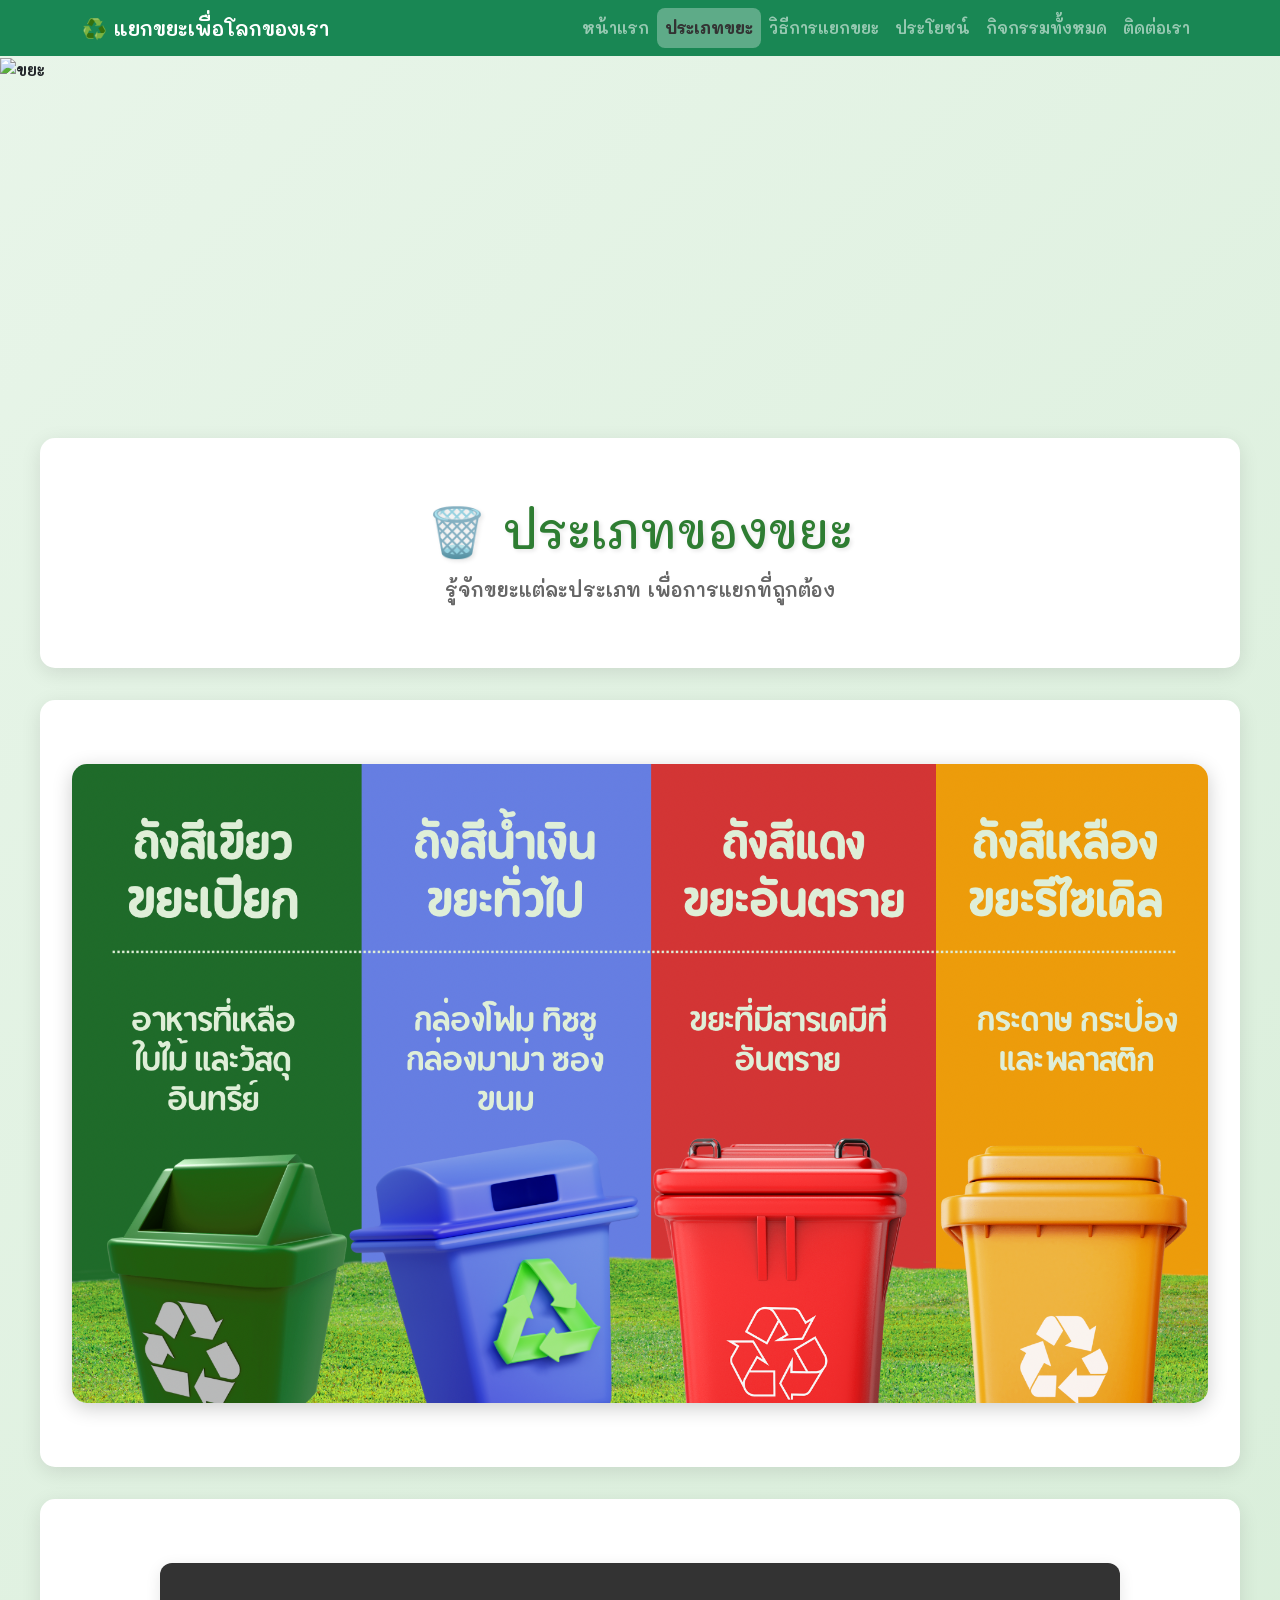
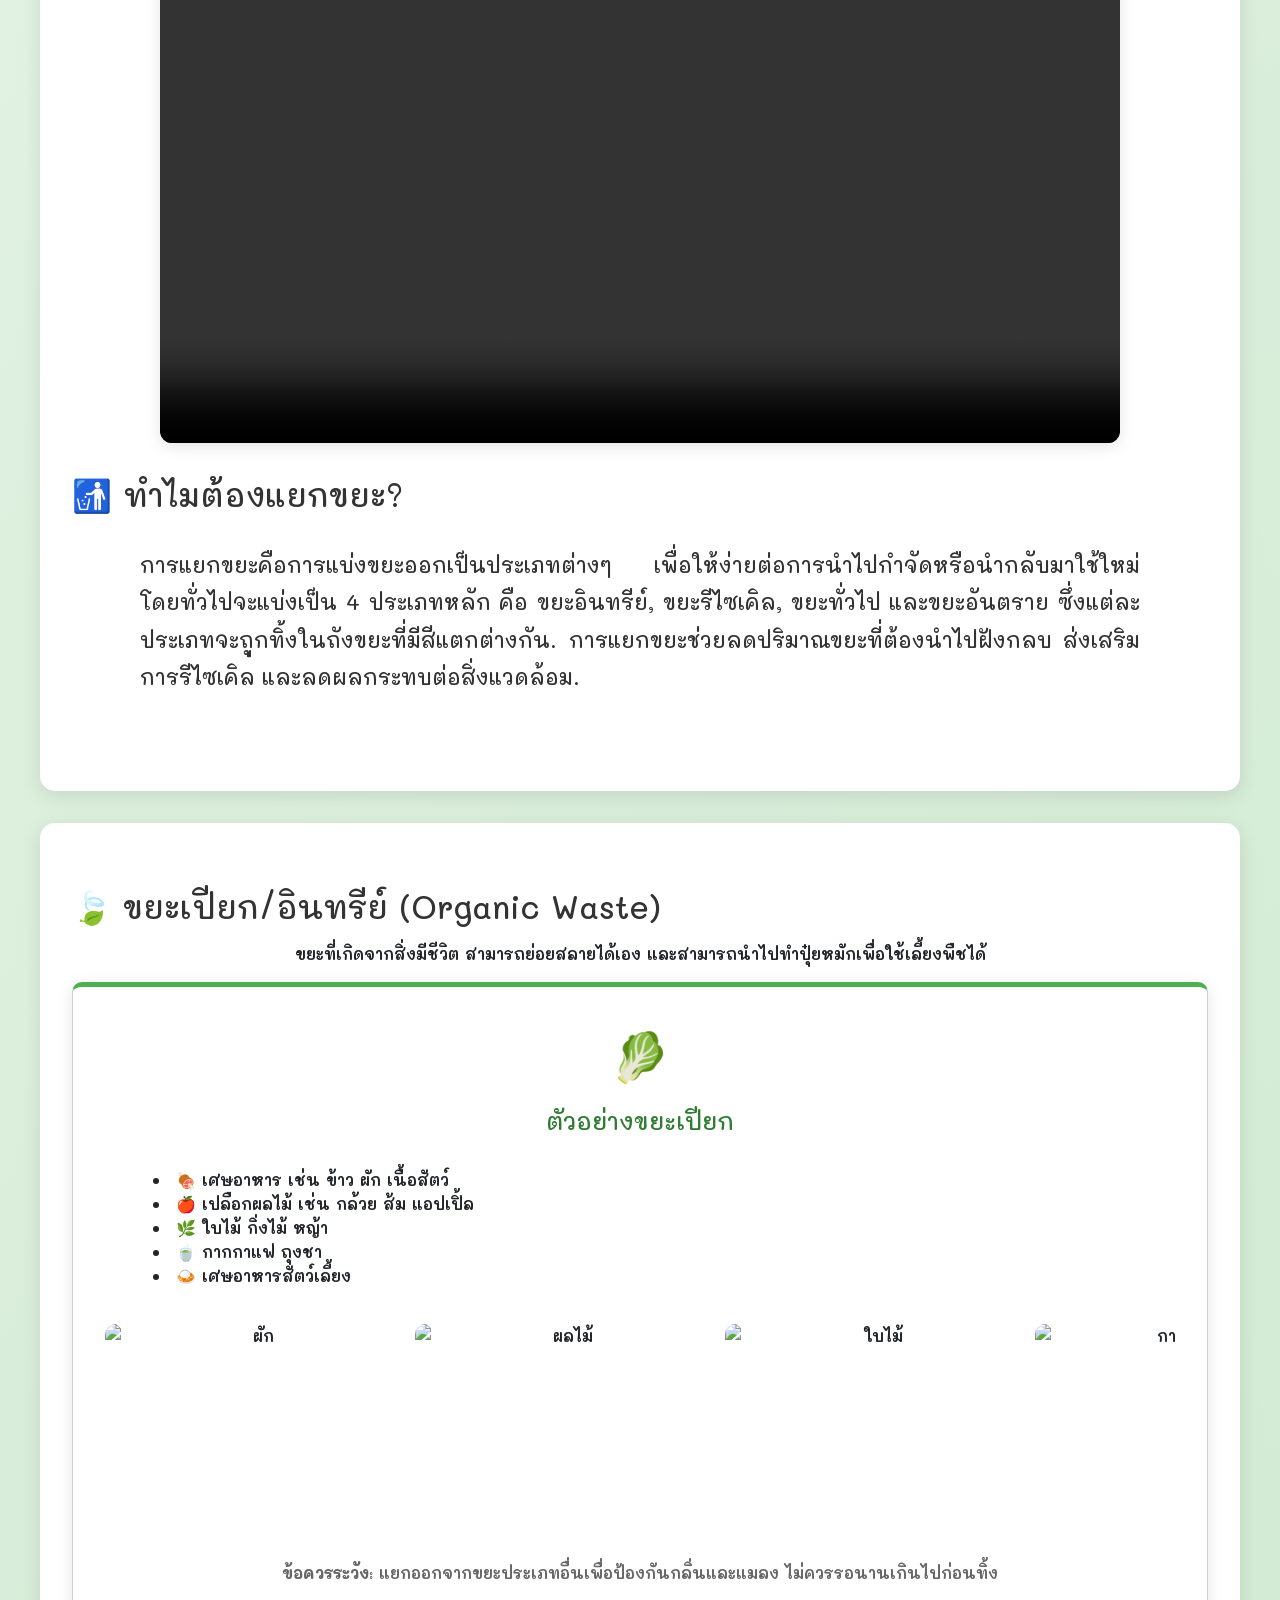
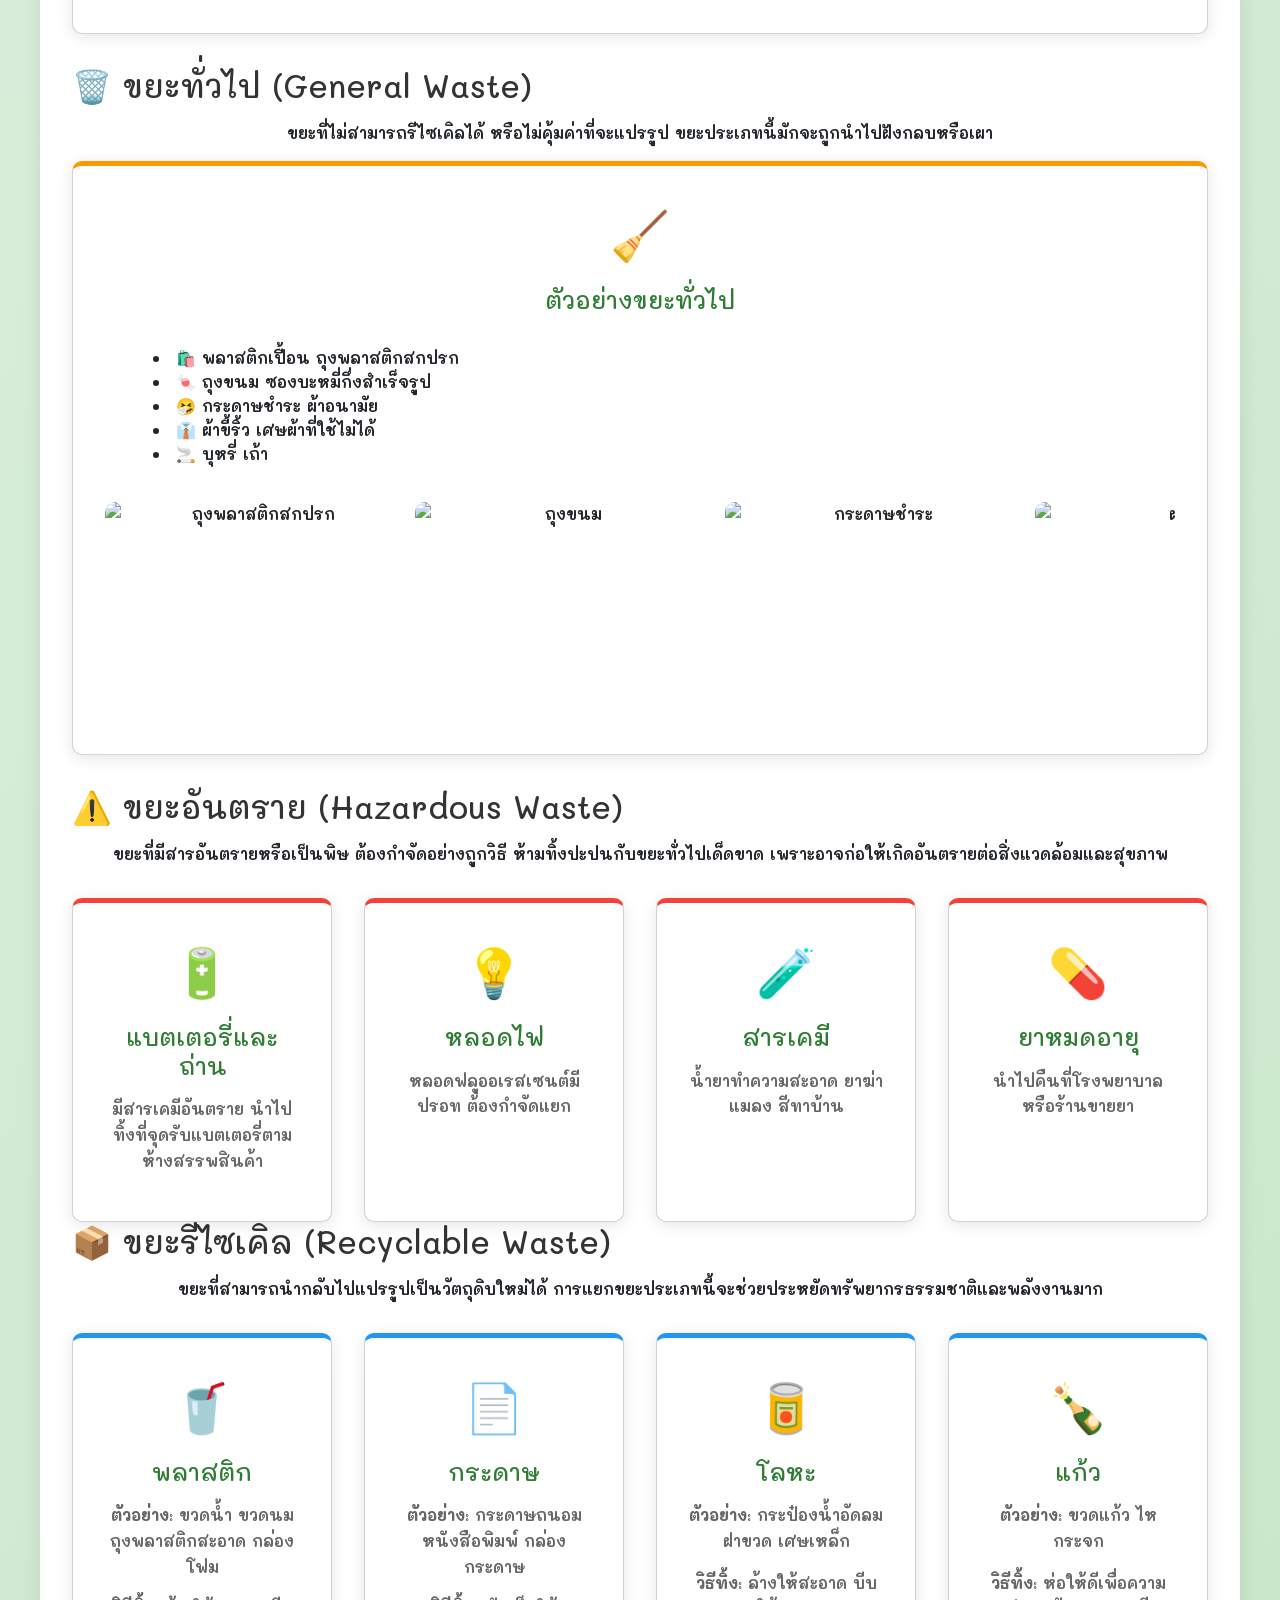
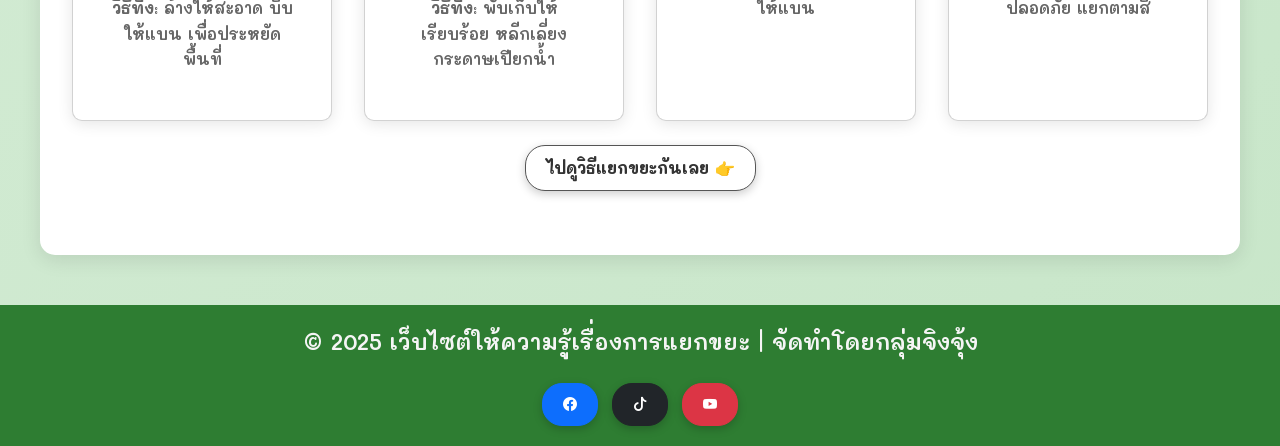
==== T2.html @ ea432c67 "Add files via upload" ====
<!DOCTYPE html>
<html lang="th">
<head>
    <title>เว็บไซต์ให้ความรู้เรื่องการแยกขยะ</title>
    <meta charset="UTF-8">
    <meta name="viewport" content="width=device-width, initial-scale=1">

    <link rel="preconnect" href="https://fonts.googleapis.com">
    <link rel="preconnect" href="https://fonts.gstatic.com" crossorigin>
    <link href="https://fonts.googleapis.com/css2?family=Itim&family=Mali:wght@400;600;700&display=swap" rel="stylesheet">

    <link href="https://cdn.jsdelivr.net/npm/bootstrap@5.3.2/dist/css/bootstrap.min.css" rel="stylesheet">
    <link rel="stylesheet" href="https://cdn.jsdelivr.net/npm/bootstrap-icons@1.11.1/font/bootstrap-icons.css">

    <link href="css/style.css" rel="stylesheet">
    <link rel="stylesheet" href="T1.css">
</head>
    <body>




        <!-- สร้างเมนูไฟล์ -->
         <nav class="navbar navbar-expand-sm navbar-dark bg-success sticky-top">
            <div class="container">
                <a href="#" class="navbar-brand">♻️ แยกขยะเพื่อโลกของเรา </a>
            
            <button class="navbar-toggler" data-bs-toggle="collapse" data-bs-target="#navbar1">
                <span class="navbar-toggler-icon"></span>

            </button>
            <div class="collapse navbar-collapse" id="navbar1">
                <ul class="navbar-nav ms-auto">
                    <li class="nav-item">
                        <a href="index.html"class="nav-link">หน้าแรก</a>
                    </li>
                    <li class="nav-item">
                        <a href="#"class="nav-link active">ประเภทขยะ</a>
                    </li>
                    <li class="nav-item">
                        <a href="T3.html"class="nav-link">วิธีการแยกขยะ</a>
                    </li>
                    <li class="nav-item">
                        <a href="T4.html"class="nav-link">ประโยชน์</a>
                    </li>
                    <li class="nav-item">
                        <a href="T5.html"class="nav-link">กิจกรรมทั้งหมด</a>
                    </li>
                    <li class="nav-item">
                        <a class="nav-link" data-bs-toggle="modal" data-bs-target="#myModal">ติดต่อเรา</a>
                    </li>

                </ul>

            </div>
            </div>
        </nav>

        <div class="image-container">
            <img src="https://rocketmedialab.co/wp-content/uploads/2022/04/piqsels.com-id-zkmfo-2048x1389.jpg" alt="ขยะ">
        </div>




        <section class="hero">
            <!-- section: แบ่งส่วนเนื้อหา -->
        
            <h1>🗑️ ประเภทของขยะ</h1>
            <!-- h1: หัวข้อหลักของหน้า (ควรมีเพียง 1 ต่อหน้า) -->
        
            <p>
                รู้จักขยะแต่ละประเภท เพื่อการแยกที่ถูกต้อง
            </p>
            <!-- p: ย่อหน้าข้อความ -->
        </section>



        <section class="content">
            <div class="img-background"> 
                <img src="image/ประเภทขยะ.png" alt="แยกขยะ" class="hero-img">
            </div>
        </section>



        <section class="content">
            <div class="video-center">
                <video width="960" height="320" controls autoplay loop muted >
                    <source src="video/แยกขยะ_medium.mp4" type="video/mp4">
                    <source src="video/แยกขยะ_medium.mp4" type="video/webm">
                    <p>Browser ของคุณไม่รองรับการเล่นไฟล์</p>
                </video>
            </div>

            <h2>🚮 ทำไมต้องแยกขยะ?</h2>
                <h4>  การแยกขยะคือการแบ่งขยะออกเป็นประเภทต่างๆ 
                    เพื่อให้ง่ายต่อการนำไปกำจัดหรือนำกลับมาใช้ใหม่ โดยทั่วไปจะแบ่งเป็น 4 ประเภทหลัก 
                    คือ ขยะอินทรีย์, ขยะรีไซเคิล, ขยะทั่วไป และขยะอันตราย ซึ่งแต่ละประเภทจะถูกทิ้งในถังขยะที่มีสีแตกต่างกัน. 
                    การแยกขยะช่วยลดปริมาณขยะที่ต้องนำไปฝังกลบ ส่งเสริมการรีไซเคิล และลดผลกระทบต่อสิ่งแวดล้อม.
                </h4>  
        </section> 

        

        <section class="content">
            <h2>🍃 ขยะเปียก/อินทรีย์ (Organic Waste)</h2>
            <p>
                ขยะที่เกิดจากสิ่งมีชีวิต สามารถย่อยสลายได้เอง 
                และสามารถนำไปทำปุ๋ยหมักเพื่อใช้เลี้ยงพืชได้
            </p>
            
            <div class="card organic" style="margin-bottom: 2rem;">
                <!-- inline style สำหรับเว้นระยะด้านล่าง -->
                <span class="card-icon">🥬</span>
                <h3>ตัวอย่างขยะเปียก</h3>
                <ul style="margin-left: 2rem; margin-top: 1rem;">
                    <!-- ul: unordered list = รายการแบบไม่มีเลข -->
                    <!-- li: list item = รายการย่อย -->
                    <li> 🍖  เศษอาหาร เช่น ข้าว ผัก เนื้อสัตว์  </li>
                    <li> 🍎  เปลือกผลไม้ เช่น กล้วย ส้ม แอปเปิ้ล </li>
                    <li> 🌿  ใบไม้ กิ่งไม้ หญ้า </li>
                    <li> 🍵  กากกาแฟ ถุงชา </li>
                    <li> 🍛  เศษอาหารสัตว์เลี้ยง </li>
                </ul>
                <div class="slider-wrapper">
                <div class="slider">
                    <div class="slide"><img src="https://cdn.pixabay.com/photo/2017/02/28/20/59/carrots-2106825_1280.jpg" alt="ผัก"></div>
                    <div class="slide"><img src="https://cdn.pixabay.com/photo/2016/08/17/10/04/fruits-1600023_1280.jpg" alt="ผลไม้"></div>
                    <div class="slide"><img src="https://cdn.pixabay.com/photo/2017/08/08/01/17/colorful-2609978_1280.jpg" alt="ใบไม้"></div>
                    <div class="slide"><img src="https://cdn.pixabay.com/photo/2014/08/22/21/25/coffee-424763_1280.jpg" alt="กากกาแฟ"></div>
                    <div class="slide"><img src="https://cdn.pixabay.com/photo/2017/07/26/16/48/bread-2542308_1280.jpg" alt="เศษอาหารสัตว์เลี้ยง "></div>

                    <!-- ทำซ้ำภาพอีกครั้งเพื่อให้เลื่อนต่อเนื่อง -->
                    <div class="slide"><img src="https://cdn.pixabay.com/photo/2017/02/28/20/59/carrots-2106825_1280.jpg" alt="ผัก"></div>
                    <div class="slide"><img src="https://cdn.pixabay.com/photo/2016/08/17/10/04/fruits-1600023_1280.jpg" alt="ผลไม้"></div>
                    <div class="slide"><img src="https://cdn.pixabay.com/photo/2017/08/08/01/17/colorful-2609978_1280.jpg" alt="ใบไม้"></div>
                    <div class="slide"><img src="https://cdn.pixabay.com/photo/2014/08/22/21/25/coffee-424763_1280.jpg" alt="กากกาแฟ"></div>
                    <div class="slide"><img src="https://cdn.pixabay.com/photo/2017/07/26/16/48/bread-2542308_1280.jpg" alt="เศษอาหารสัตว์เลี้ยง "></div>
                </div>
                </div>
                <p style="margin-top: 1rem;">
                    <strong>ข้อควรระวัง:</strong> 
                    แยกออกจากขยะประเภทอื่นเพื่อป้องกันกลิ่นและแมลง 
                    ไม่ควรรอนานเกินไปก่อนทิ้ง
                </p>
            </div>
            
            <h2>🗑️ ขยะทั่วไป (General Waste)</h2>
            <p>
                ขยะที่ไม่สามารถรีไซเคิลได้ หรือไม่คุ้มค่าที่จะแปรรูป 
                ขยะประเภทนี้มักจะถูกนำไปฝังกลบหรือเผา
            </p>
            
            <div class="card general" style="margin-bottom: 2rem;">
                <span class="card-icon">🧹</span>
                <h3>ตัวอย่างขยะทั่วไป</h3>
                <ul style="margin-left: 2rem; margin-top: 1rem;">
                    <li> 🛍️  พลาสติกเปื้อน ถุงพลาสติกสกปรก</li>
                    <li> 🍬  ถุงขนม ซองบะหมี่กึ่งสำเร็จรูป</li>
                    <li> 🤧  กระดาษชำระ ผ้าอนามัย</li>
                    <li> 👔  ผ้าขี้ริ้ว เศษผ้าที่ใช้ไม่ได้</li>
                    <li> 🚬  บุหรี่ เถ้า</li>
                </ul>
                <div class="slider-wrapper">
                <div class="slider">
                    <div class="slide"><img src="https://cdn.pixabay.com/photo/2013/04/03/19/52/garbage-100203_1280.jpg" alt="ถุงพลาสติกสกปรก"></div>
                    <div class="slide"><img src="https://cdn.pixabay.com/photo/2019/01/20/00/13/chips-3942875_1280.jpg" alt="ถุงขนม"></div>
                    <div class="slide"><img src="https://cdn.pixabay.com/photo/2014/04/04/17/51/toilet-paper-313820_1280.jpg" alt="กระดาษชำระ"></div>
                    <div class="slide"><img src="https://cdn.pixabay.com/photo/2014/01/15/08/17/rags-245431_1280.jpg" alt="ผ้าขี้ริ้ว"></div>
                    <div class="slide"><img src="https://cdn.pixabay.com/photo/2013/02/20/07/21/cigarettes-83571_1280.jpg" alt="บุหรี่"></div>

                    <!-- ทำซ้ำภาพอีกครั้งเพื่อให้เลื่อนต่อเนื่อง -->
                    <div class="slide"><img src="https://cdn.pixabay.com/photo/2013/04/03/19/52/garbage-100203_1280.jpg" alt="ถุงพลาสติกสกปรก"></div>
                    <div class="slide"><img src="https://cdn.pixabay.com/photo/2019/01/20/00/13/chips-3942875_1280.jpg" alt="ถุงขนม"></div>
                    <div class="slide"><img src="https://cdn.pixabay.com/photo/2014/04/04/17/51/toilet-paper-313820_1280.jpg" alt="กระดาษชำระ"></div>
                    <div class="slide"><img src="https://cdn.pixabay.com/photo/2014/01/15/08/17/rags-245431_1280.jpg" alt="ผ้าขี้ริ้ว"></div>
                    <div class="slide"><img src="https://cdn.pixabay.com/photo/2013/02/20/07/21/cigarettes-83571_1280.jpg" alt="บุหรี่"></div>
                </div>
                </div>
            </div>
            
            <h2>⚠️ ขยะอันตราย (Hazardous Waste)</h2>
            <p>
                ขยะที่มีสารอันตรายหรือเป็นพิษ ต้องกำจัดอย่างถูกวิธี 
                ห้ามทิ้งปะปนกับขยะทั่วไปเด็ดขาด เพราะอาจก่อให้เกิดอันตรายต่อสิ่งแวดล้อมและสุขภาพ
            </p>
            
            <div class="grid">
                <div class="card hazard">
                    <span class="card-icon">🔋</span>
                    <h3>แบตเตอรี่และถ่าน</h3>
                    <p>มีสารเคมีอันตราย นำไปทิ้งที่จุดรับแบตเตอรี่ตามห้างสรรพสินค้า</p>
                </div>
                
                <div class="card hazard">
                    <span class="card-icon">💡</span>
                    <h3>หลอดไฟ</h3>
                    <p>หลอดฟลูออเรสเซนต์มีปรอท ต้องกำจัดแยก</p>
                </div>
                
                <div class="card hazard">
                    <span class="card-icon">🧪</span>
                    <h3>สารเคมี</h3>
                    <p>น้ำยาทำความสะอาด ยาฆ่าแมลง สีทาบ้าน</p>
                </div>
                
                <div class="card hazard">
                    <span class="card-icon">💊</span>
                    <h3>ยาหมดอายุ</h3>
                    <p>นำไปคืนที่โรงพยาบาลหรือร้านขายยา</p>
                </div>
            </div>

            <h2>📦 ขยะรีไซเคิล (Recyclable Waste)</h2>
                <p>
                    ขยะที่สามารถนำกลับไปแปรรูปเป็นวัตถุดิบใหม่ได้ 
                    การแยกขยะประเภทนี้จะช่วยประหยัดทรัพยากรธรรมชาติและพลังงานมาก
                </p>
        
        <!-- Grid สำหรับแสดงประเภทขยะรีไซเคิล -->
            <div class="grid">
                <div class="card recycle">
                    <span class="card-icon">🥤</span>
                    <h3>พลาสติก</h3>
                    <p><strong>ตัวอย่าง:</strong> ขวดน้ำ ขวดนม ถุงพลาสติกสะอาด กล่องโฟม</p>
                    <!-- strong: ทำให้ตัวหนา เน้นข้อความสำคัญ -->
                    <p><strong>วิธีทิ้ง:</strong> ล้างให้สะอาด บีบให้แบน เพื่อประหยัดพื้นที่</p>
                </div>
                
                <div class="card recycle">
                    <span class="card-icon">📄</span>
                    <h3>กระดาษ</h3>
                    <p><strong>ตัวอย่าง:</strong> กระดาษถนอม หนังสือพิมพ์ กล่องกระดาษ</p>
                    <p><strong>วิธีทิ้ง:</strong> พับเก็บให้เรียบร้อย หลีกเลี่ยงกระดาษเปียกน้ำ</p>
                </div>
                
                <div class="card recycle">
                    <span class="card-icon">🥫</span>
                    <h3>โลหะ</h3>
                    <p><strong>ตัวอย่าง:</strong> กระป๋องน้ำอัดลม ฝาขวด เศษเหล็ก</p>
                    <p><strong>วิธีทิ้ง:</strong> ล้างให้สะอาด บีบให้แบน</p>
                </div>
                
                <div class="card recycle">
                    <span class="card-icon">🍾</span>
                    <h3>แก้ว</h3>
                    <p><strong>ตัวอย่าง:</strong> ขวดแก้ว ไห กระจก</p>
                    <p><strong>วิธีทิ้ง:</strong> ห่อให้ดีเพื่อความปลอดภัย แยกตามสี</p>
                </div>
            </div>


            <a href="T3.html" class="btn btn-success">ไปดูวิธีแยกขยะกันเลย 👉</a>
        

        

    </section>



        <div class="modal fade" id="myModal">
                <div class="modal-dialog">
                    <div class="modal-content">
                        <div class="modal-header">
                            <h5 class="modal-title">ติดต่อเรา</h5>
                            <button class="btn-close" data-bs-dismiss="modal"></button>
                        </div>
                        <div class="modal-body">
                            <form>
                                <div class="from-group">
                                    <label>ชื่อ-นามสกุล *</label>
                                    <input type="text" required placeholder="กรอกชื่อ-นามสกุล" class="form-control">
                                </div>
                                <div class="from-group">
                                    <label>E-mail *</label>
                                    <input type="email" required placeholder="example@domain.com" class="form-control">
                                </div>
                                <div class="from-group">
                                    <label>เบอร์โทรศัพท์</label>
                                    <input type="tel" placeholder="0XX-XXX-XXXX" class="form-control">
                                </div>
                                <div class="from-group">
                                    <label for="subject">เรื่องที่ต้องการติดต่อ *</label>
                                    <select id="subject" name="subject" required> <!-- required: บังคับกรอก -->
                                        <option value="">-- กรุณาระบุเรื่องที่ต้องการติดต่อ --</option>
                                        <option value="question">สอบถามข้อมูล</option>
                                        <option value="suggestion">ข้อเสนอแนะ</option>
                                        <option value="cooperation">ประสานงานความร่วมมือ</option>
                                        <option value="complaint">ร้องเรียน</option>
                                        <option value="other">อื่นๆ</option>
                                    </select>
                                </div>   
                                <div class="from-group">
                                    <label>รายละเอียด</label>
                                    <textarea rows="6" cols="30" class="form-control"></textarea>
                                </div>
                            </form>
                        </div>
                        <div class="modal-footer">
                            <button class="btn btn-danger" data-bs-dismiss="modal">ยกเลิก</button>
                            <button class="btn btn-outline-success">ส่งข้อมูล</button>
                        </div>
                    </div>
                </div>
           </div>


   

        
    
<script src="https://cdn.jsdelivr.net/npm/bootstrap@5.3.2/dist/js/bootstrap.bundle.min.js"></script>
    </body>
    <footer class="footer">
        <div class="container">
            <p>&copy;  2025 เว็บไซต์ให้ความรู้เรื่องการแยกขยะ | จัดทำโดยกลุ่มจิงจุ้ง</p>    
        </div>
        <div class="social-links">
                <a href="https://facebook.com/" target="_blank" class="btn btn-primary btn-sm mx-1">
                    <i class="bi bi-facebook"></i>
                </a>
                <a href="https://www.tiktok.com/" target="_blank" class="btn btn-dark btn-sm mx-1">
                    <i class="bi bi-tiktok"></i>
                </a>
                <a href="https://www.youtube.com/" target="_blank" class="btn btn-danger btn-sm mx-1">
                    <i class="bi bi-youtube"></i>
                </a>
            </div>
    </footer>
</html>
---- T1.css ----
@import url('https://fonts.googleapis.com/css2?family=Itim&family=Mali&display=swap');

* {
    margin: 0;
    padding: 0;
    box-sizing: border-box;
    font-family: "Mali", cursive;
    font-weight: 600;
    font-style: normal;
}

/* min-height:100vh → body ยาวเท่ากับความสูงหน้าจอ */
body {
    background: linear-gradient(135deg, #e8f5e9 0%, #c8e6c9 100%);
    min-height: 100vh;
}

/* เน้นเมนูที่กำลังเปิดอยู่ */
.nav-link.active {
    background-color: rgba(255, 255, 255, 0.3);
    border-radius: 8px;
    font-weight: bold;
    color: #333 !important;
}

/* Hero Section */

.hero {
    text-align: center;
    padding: 4rem 2rem;
    background: white;
    margin: 2rem auto;
    border-radius: 15px;
    box-shadow: 0 5px 20px rgba(0,0,0,0.1);
    max-width: 1200px;
}

.hero h1 {
    font-size: 3rem;
    color: #2e7d32;
    margin-bottom: 1rem;
    text-shadow: 2px 2px 4px rgba(0,0,0,0.1);
}

.hero p {
    font-size: 1.2rem;
    color: #666;
    max-width: 600px;
    margin: 0 auto;
}



/* Image Background Section*/

.img-background {
    position: relative;
    width: 100%;
    max-width: 1200px;
    margin: auto;
    border-radius: 15px;
    overflow: hidden;
    box-shadow: 0 5px 20px rgba(0,0,0,0.2);
    justify-content: center;
}

.hero-img {
    width: 100%;
    height: auto;
    display: block;
}

.hero-text {
    position: absolute;
    top: 30%;
    left: 50%;
    transform: translate(-50%, -50%);
    text-align: center;
    color: #333;
    padding: 20px;
    /* background: rgba(255, 255, 255, 0.85); เพิ่มพื้นหลังโปร่งแสงเพื่อให้อ่านง่าย */
    /* border-radius: 10px; */
    width: 90%;
    max-width: 800px;
}

.hero-text h1 {
    font-size: 2.5rem;
    text-shadow: 2px 2px 6px rgba(0,0,0,0.3);
    margin-bottom: 1rem;
    color: #2e7d32;
}

.hero-text p {
    font-size: 1.2rem;
    color: #333;
}



/* Video Section*/

.video-center {
    display: flex;
    align-items: center;
    justify-content: center;
    margin-bottom: 2rem;
}

.video-center video {
    max-width: 100%;
    height: auto;
    border-radius: 12px;
    box-shadow: 0 4px 15px rgba(0,0,0,0.1);
}



/* Content Section */

.content {   
    text-align: center;
    padding: 4rem 2rem;
    background: white;
    margin: 2rem auto;
    border-radius: 15px;
    box-shadow: 0 5px 20px rgba(0,0,0,0.1);
    max-width: 1200px;
}

.content h2 {   
    text-align: start;
    font-size: 2rem;
    margin-bottom: 1rem;
    color: #333;
}

.content h4 {
    font-size: 1.3rem;
    color: #333;
    line-height: 1.8;
    text-align: justify;
    margin: 2rem auto;
    max-width: 1000px;
}


 

.grid {
    display: grid;
    grid-template-columns: repeat(auto-fit, minmax(250px, 1fr));
    gap: 2rem;
    margin-top: 2rem;
}
.card {
    background: white;
    padding: 2rem;
    border-radius: 10px;
    box-shadow: 0 3px 15px rgba(0,0,0,0.1);
    transition: transform 0.3s ease, box-shadow 0.3s ease;
    border-top: 5px solid #4caf50;
    text-align: center; /* เพิ่มเพื่อให้ข้อความในการ์ดอยู่กลาง */
}
.card:hover {
    transform: translateY(-10px);
    box-shadow: 0 8px 25px rgba(0,0,0,0.15);
}

.card h3 {
    color: #2e7d32;
    margin-bottom: 1rem;
    font-size: 1.5rem;
}
.card p {
    color: #666;
    font-size: 1rem;
    line-height: 1.6;
}
.card-icon {
    font-size: 3rem;
    margin-bottom: 1rem;
    display: block;
}
.card.organic ul {
    text-align: left;
    margin-left: 2rem;
    padding-left: 1rem;
    list-style-position: inside;
}
.card.general ul {
    text-align: left;
    margin-left: 2rem;
    padding-left: 1rem;
    list-style-position: inside;
}



/* สีของการ์ดแต่ละประเภทขยะ */
.card.recycle { 
    border-top-color: #2196f3; /* น้ำเงิน - รีไซเคิล */
}

.card.organic { 
    border-top-color: #4caf50; /* เขียว - อินทรีย์ */
}

.card.general { 
    border-top-color: #ff9800; /* ส้ม - ทั่วไป */
}

.card.hazard { 
    border-top-color: #f44336; /* แดง - อันตราย */
}


/*  Button */

.btn {
    display: inline-block; 
    margin-top: 1.5rem;
    padding: 1rem 2rem;
    background-color: #ffffff; 
    border: 1px solid #555; 
    color: #333; 
    padding: 10px 20px; 
    text-decoration: none; 
    border-radius: 20px; 
    font-weight: bold;
    transition: all 0.3s ease; 
    box-shadow: 0 3px 10px rgba(0,0,0,0.2);
}

.btn:hover {
    background-color: #333; 
    color: #ffffff;
    transform: translateY(-2px);
    box-shadow: 0 5px 15px rgba(0,0,0,0.3);
} 


/* Modal และ Form */

.modal-body .form-group {
    margin-bottom: 15px;
}

.form-group label {
    display: block;
    text-align: left;
    margin-bottom: 5px;
    font-weight: bold;
    color: #333;
}

input[type="text"],
input[type="email"],
input[type="tel"],
textarea,
select {
    width: 100%;
    padding: 10px 12px;
    margin-bottom: 15px;
    border: 2px solid #ddd;
    border-radius: 5px;
    font-size: 14px;
    box-sizing: border-box;
    transition: border-color 0.3s ease;
}

input[type="text"]:focus,
input[type="email"]:focus,
input[type="tel"]:focus,
textarea:focus,
select:focus {
    outline: none;
    border-color: #4caf50;
}




/*Footer*/



footer {
    background-color: #2e7d32; /* ใช้สีเดียวกับธีมเว็บ */
    color: whitesmoke;
    padding: 20px 0;
    margin-top: 50px;
    text-align: center;
}

footer p {
    margin: 0;
    font-size: 1.4rem;
}

footer .btn.btn-primary {
    background: #0d6efd; /* สีน้ำเงิน default ของ Bootstrap */
    border-color: #0d6efd;
    color: white !important; /* บังคับให้ไอคอนเป็นสีขาว */
}

footer .btn.btn-dark {
    background: #212529; /* สีดำ default ของ Bootstrap */
    border-color: #212529;
    color: white !important;
}

footer .btn.btn-danger {
    background: #dc3545; /* สีแดง default ของ Bootstrap */
    border-color: #dc3545;
    color: white !important;
}

/* --- (FIX) สไตล์ตอนเอาเมาส์ชี้ด้วย --- */
footer .btn.btn-primary:hover {
    background: #0b5ed7; 
    border-color: #0a58ca;
}

footer .btn.btn-dark:hover {
    background: #1c1f23;
    border-color: #1a1e21;
}

footer .btn.btn-danger:hover {
    background: #bb2d3b;
    border-color: #b02a37;
}


/* ปรับขนาด font, grid, button, video ให้เหมาะสมกับหน้าจอมือถือ/แท็บเล็ต */

@media (max-width: 768px) {
    /* Hero */
    .hero h1 {
        font-size: 2rem;
    }
    
    .hero p {
        font-size: 1rem;
    }
    
    /* Hero Text on Image */
    .hero-text {
        top: 20%;
        padding: 15px;
        width: 95%;
    }
    
    .hero-text h1 {
        font-size: 1.5rem;
    }
    
    .hero-text p {
        font-size: 0.9rem;
    }
    
    /* Content */
    .content {
        padding: 2rem 1rem;
    }
    
    .content h2 {
        font-size: 1.5rem;
    }
    
    .content h4 {
        font-size: 1rem;
        text-align: left;
    }
    
    /* Grid */
    .grid {
        grid-template-columns: 1fr;
        gap: 1.5rem;
    }
    
    /* Button */
    .btn {
        font-size: 1.2rem;
        padding: 0.8rem 1.5rem;
    }
    
    /* Video */
    .video-center video {
        width: 100%;
    }
}

@media (max-width: 576px) {
    .hero-text h1 {
        font-size: 1.2rem;
    }
    
    .hero-text p {
        font-size: 0.8rem;
    }
    
    .card-icon {
        font-size: 2.5rem;
    }
    
    .card h3 {
        font-size: 1.2rem;
    }
}

.image-container {
    position: relative;
    width: 100%;       /* เต็มความกว้าง */
    height: 350px;     /* เต็มความสูงหน้าจอ */
    overflow: hidden;  /* ซ่อนส่วนเกินของภาพ */
}

.image-container img {
    width: 100%;       /* ขยายให้เต็มความกว้าง */
    height: 100%;      /* ขยายให้เต็มความสูง */
    object-fit: cover; /* ครอบคลุม container โดยไม่บิดเบี้ยว */
    object-position: center; /* จัดตำแหน่งตรงกลาง */
}

.learn-btn-video {
    display: block;
    padding: 8px 0;
    background: #368fc7;
    color: white;
    text-align: center;
    border-radius: 8px;
    text-decoration: none;
    font-weight: bold;
    margin-top: 10px;
    transition: 0.3s;
}
.learn-btn-video:hover {
    background: #d7f637;
    color: #f44336;
}

.slider-wrapper {
    width: 100%;
    overflow: hidden; /* ซ่อนภาพที่เลยกรอบ */
    margin: 20px auto;
    border-radius: 10px;
}

.slider {
    display: flex;
    width: max-content;
    animation: slide 20s linear infinite;
}

.slide {
    flex: 0 0 300px; /* กำหนดความกว้างของ slide */
    height: 200px;   /* กำหนดความสูงของ slide */
    margin-right: 10px; /* ระยะห่างระหว่าง slide */
}

.slide img {
    width: 100%;
    height: 100%;
    object-fit: cover; /* ครอบภาพเต็มกรอบ */
    display: block;
    border-radius: 10px;
}

/* Keyframes สำหรับเลื่อนสไลด์ */
@keyframes slide {
    0% { transform: translateX(0); }
    100% { transform: translateX(-50%); } /* เลื่อนไปครึ่งความยาวของทั้งหมด */
}
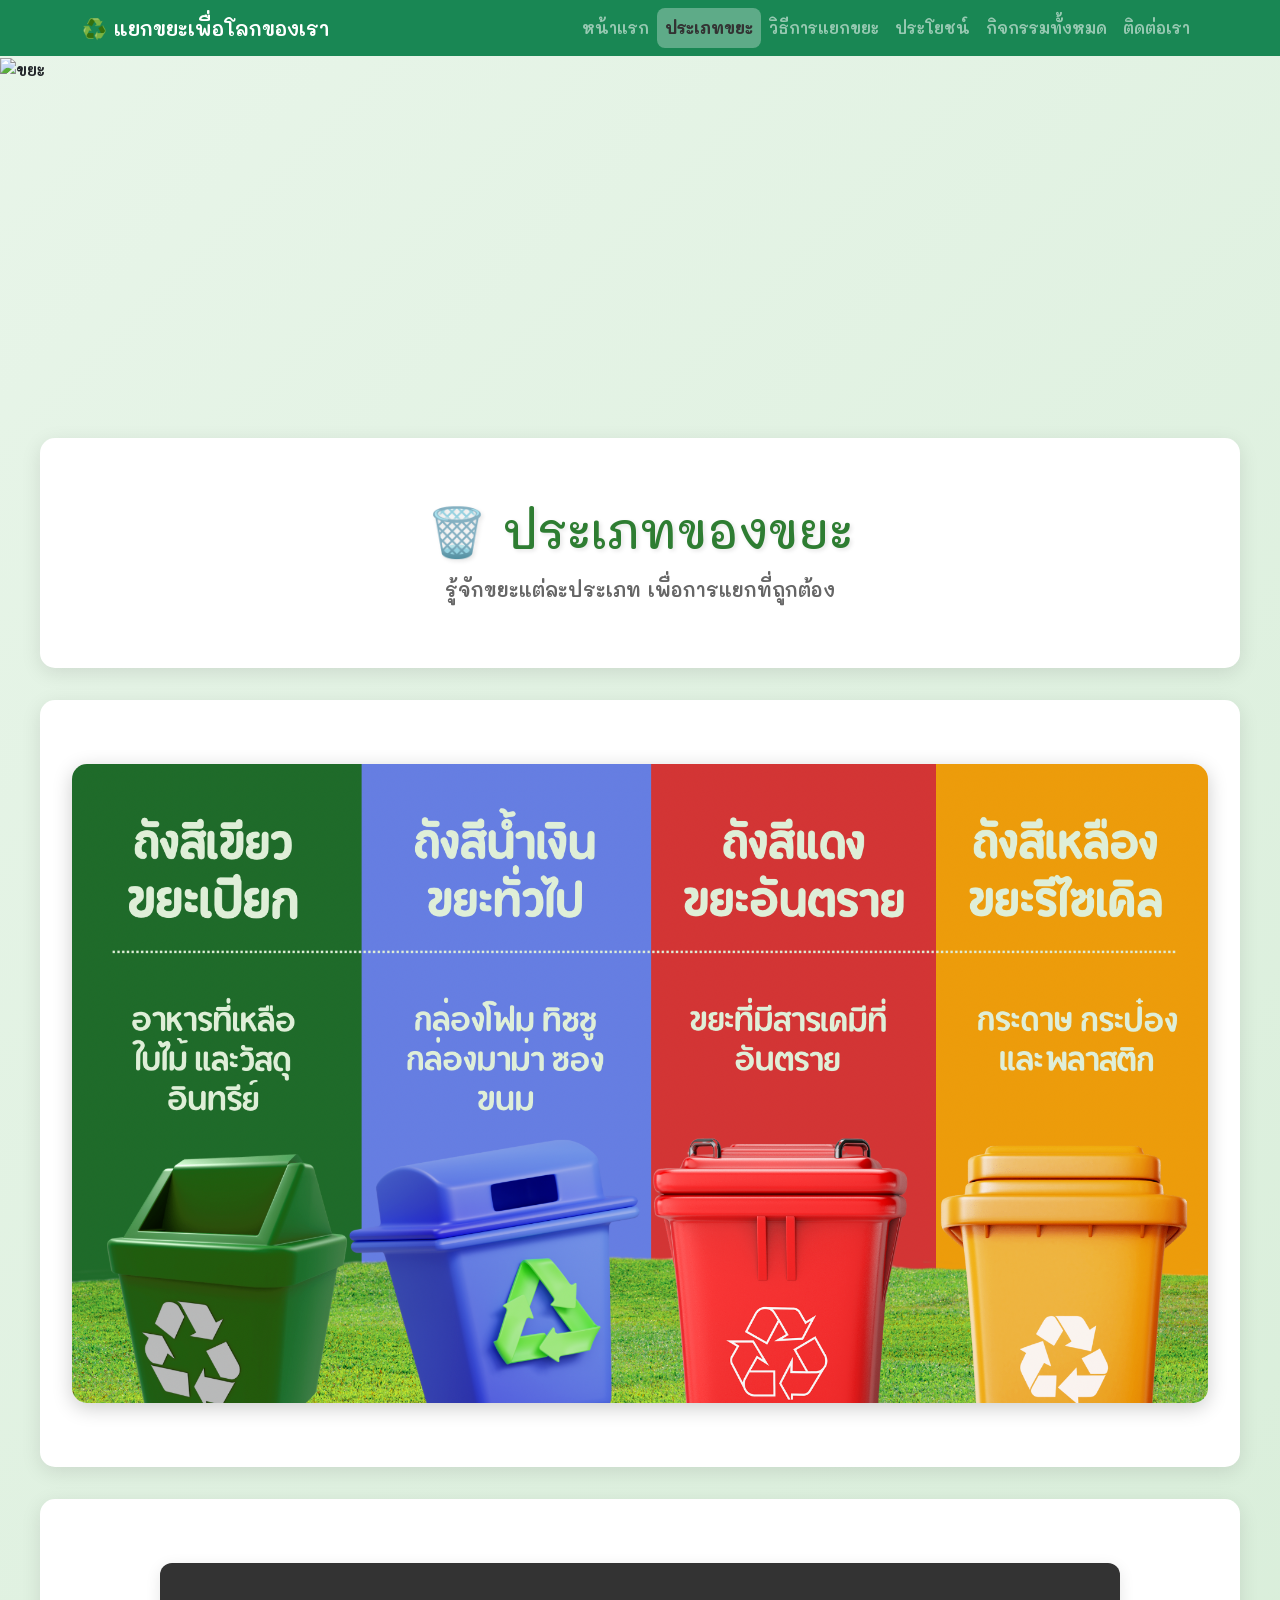
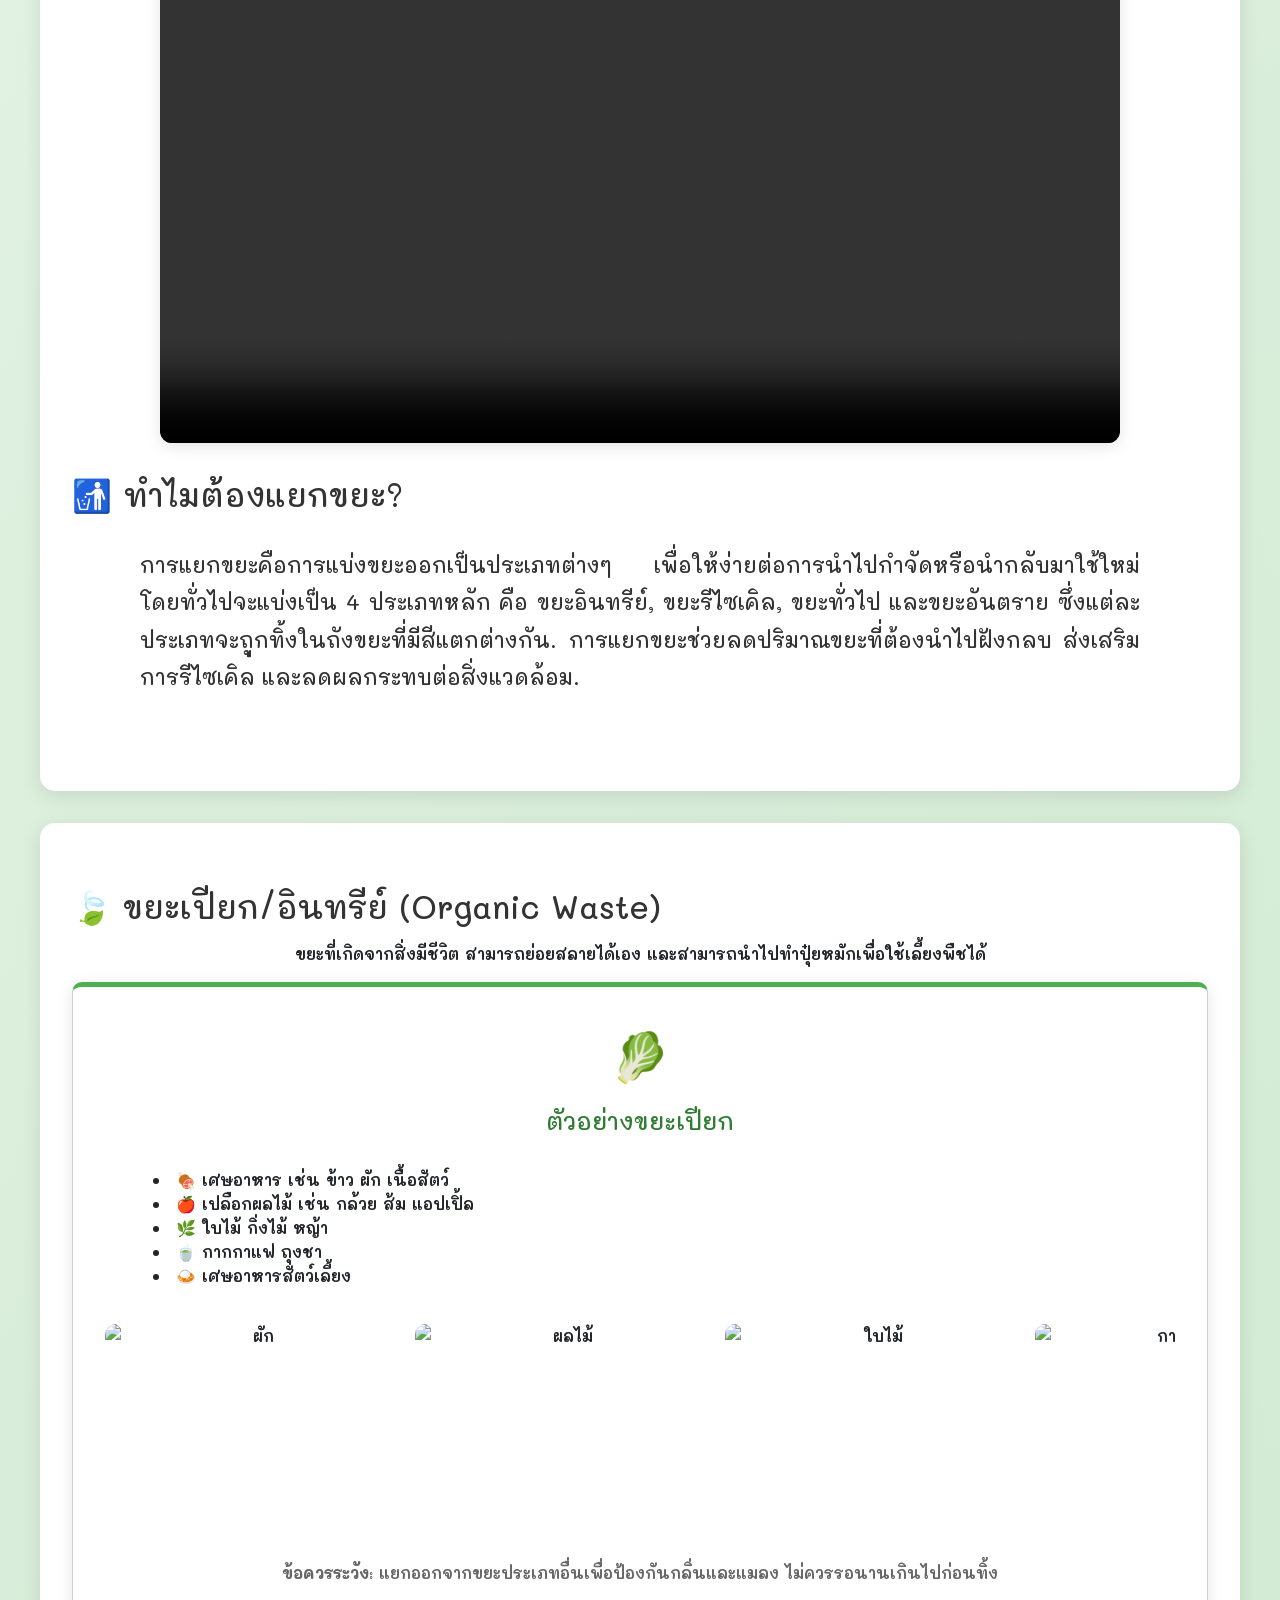
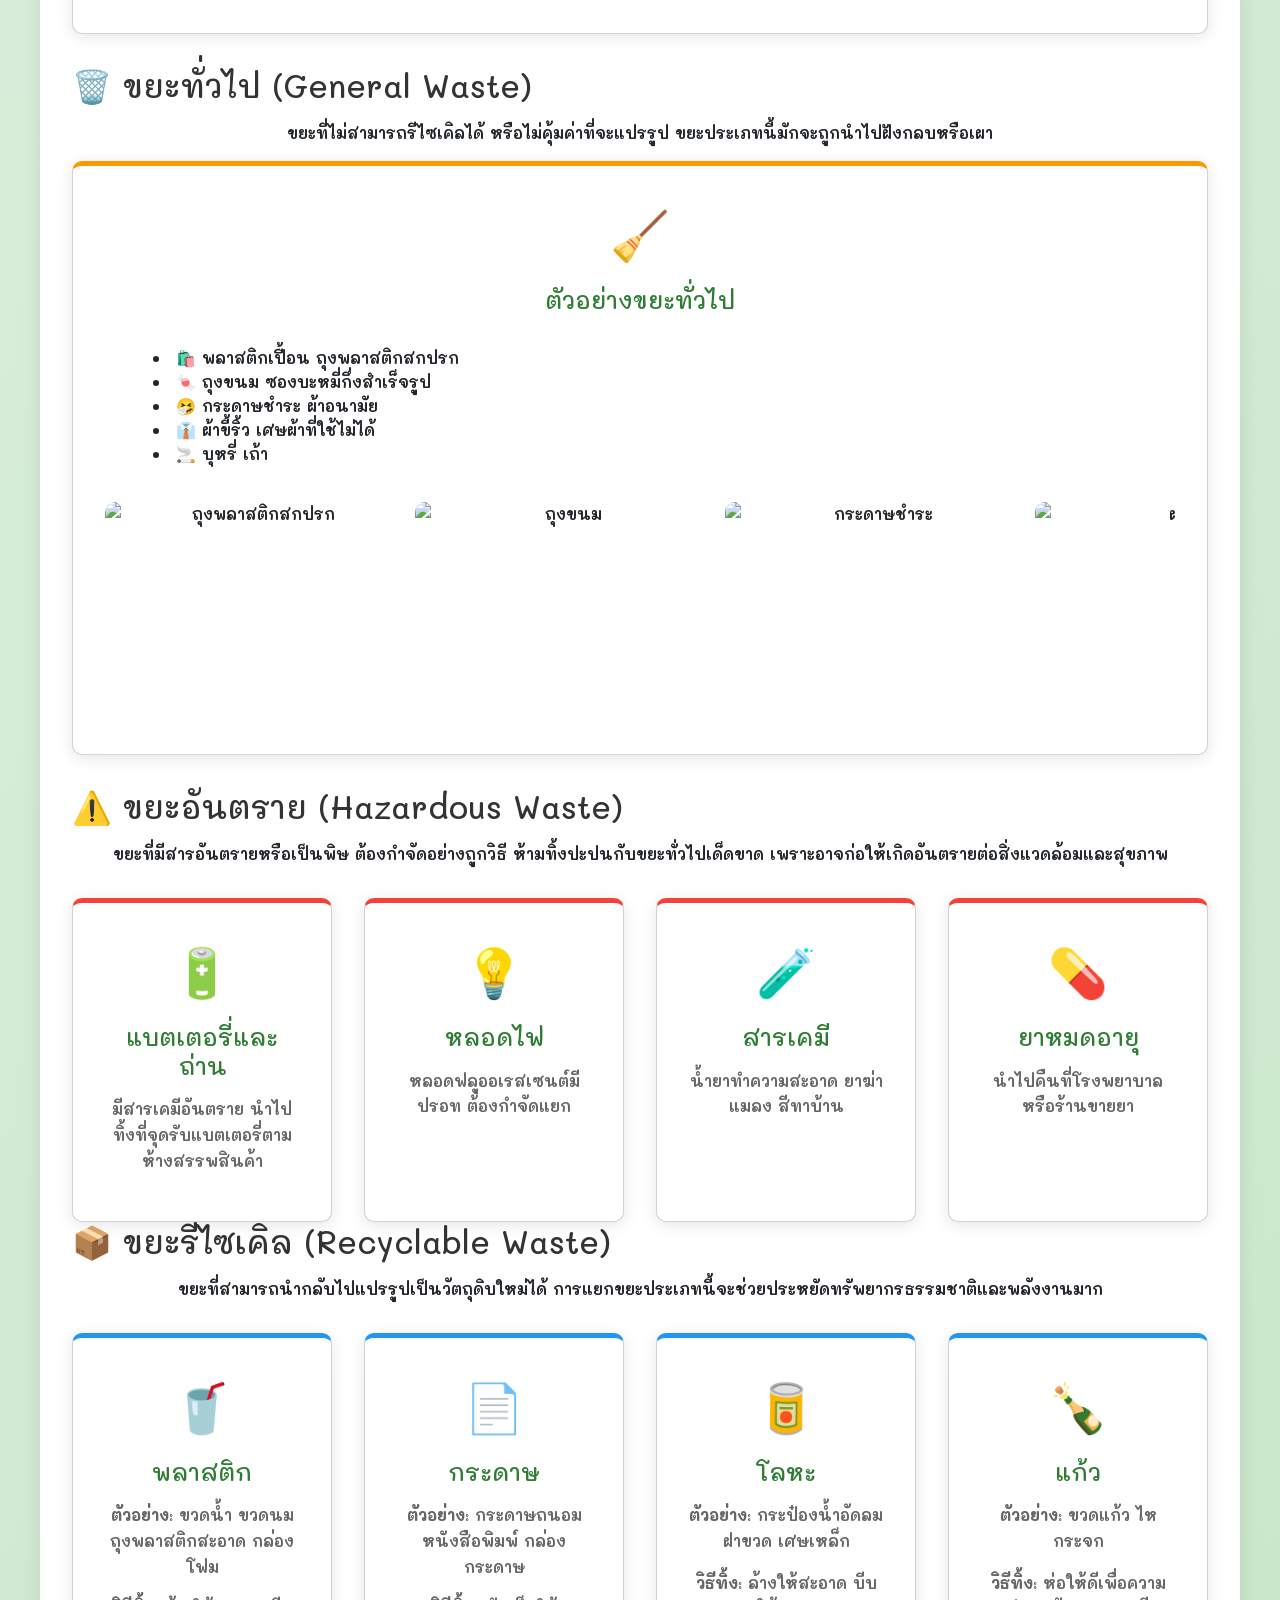
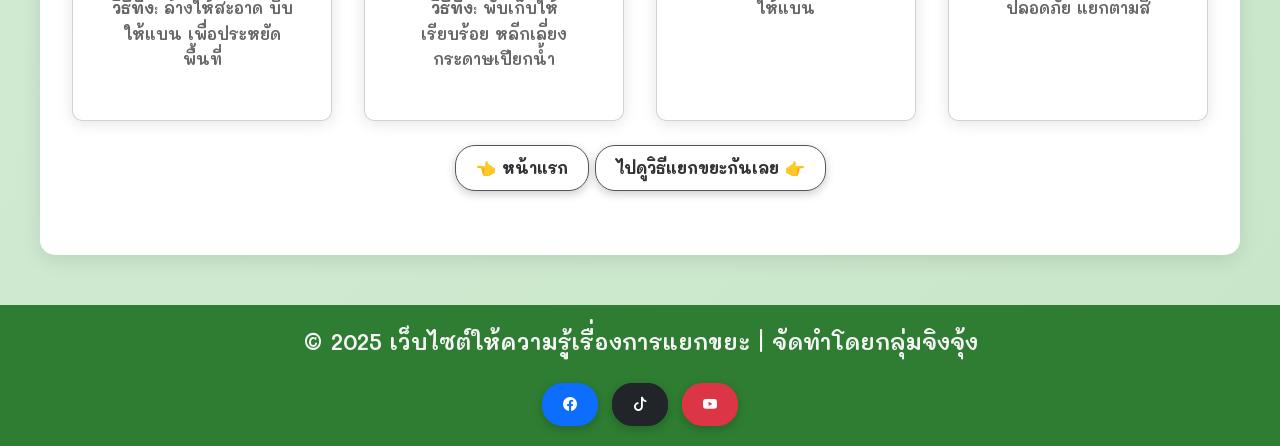
==== commit 94d0b62e: "Update T2.html" ====
--- a/T2.html
+++ b/T2.html
@@ -251,7 +251,7 @@
                 </div>
             </div>
 
-
+            <a href="index.html" class="btn btn-success">👈 หน้าแรก </a>
             <a href="T3.html" class="btn btn-success">ไปดูวิธีแยกขยะกันเลย 👉</a>
         
 
@@ -330,4 +330,5 @@
                 </a>
             </div>
     </footer>
-</html>+
+</html>
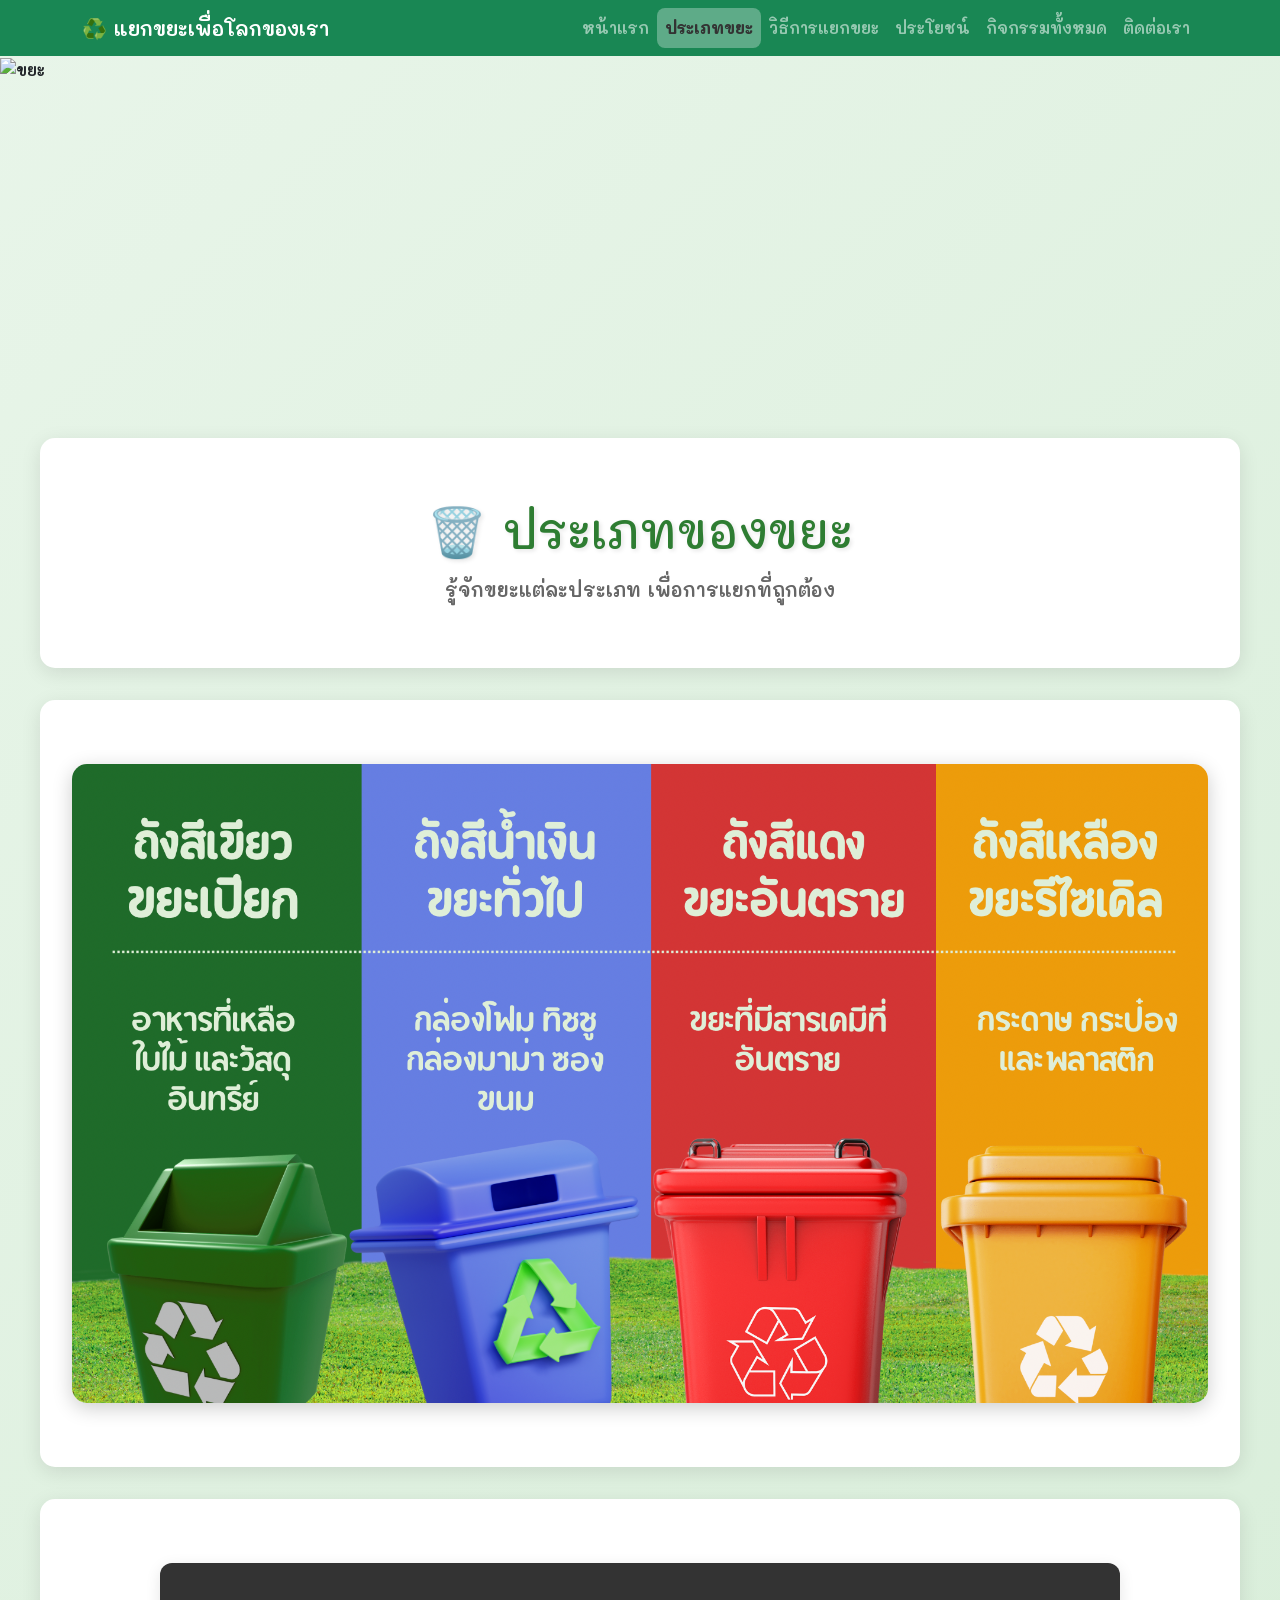
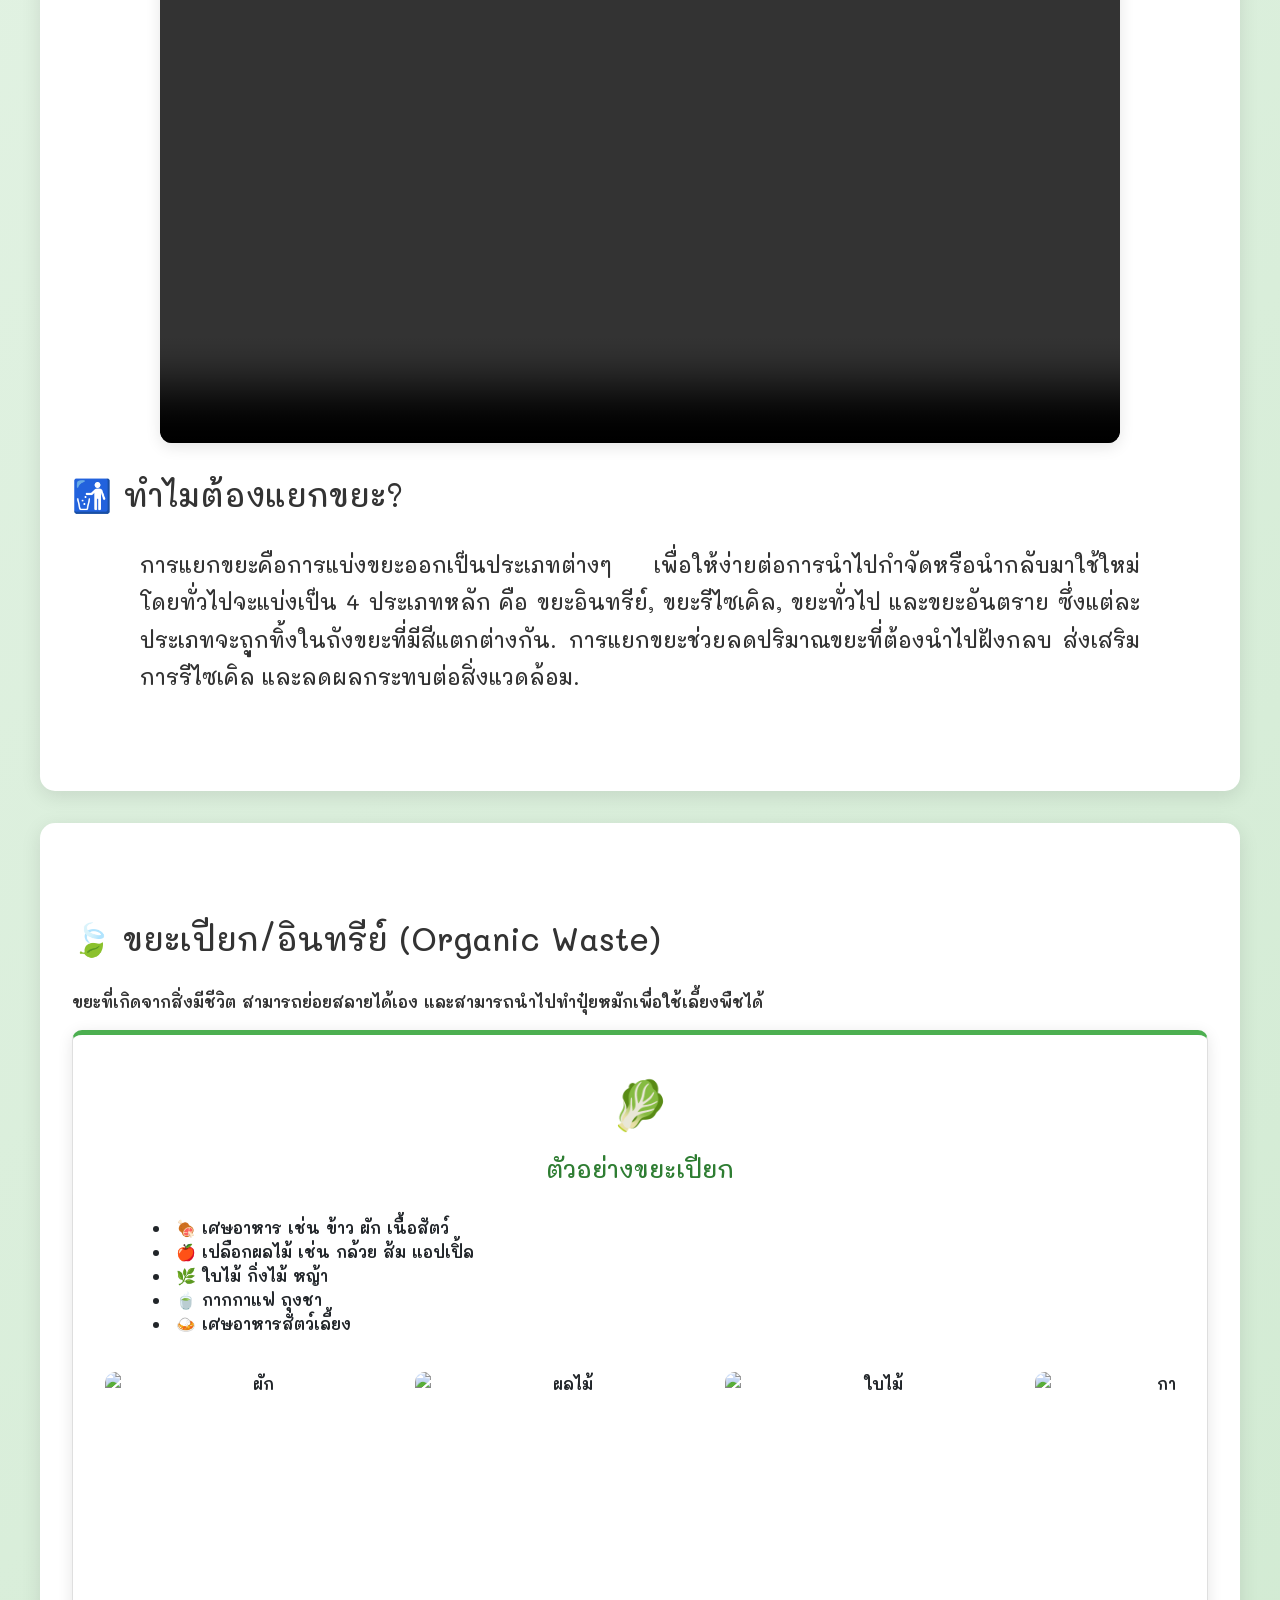
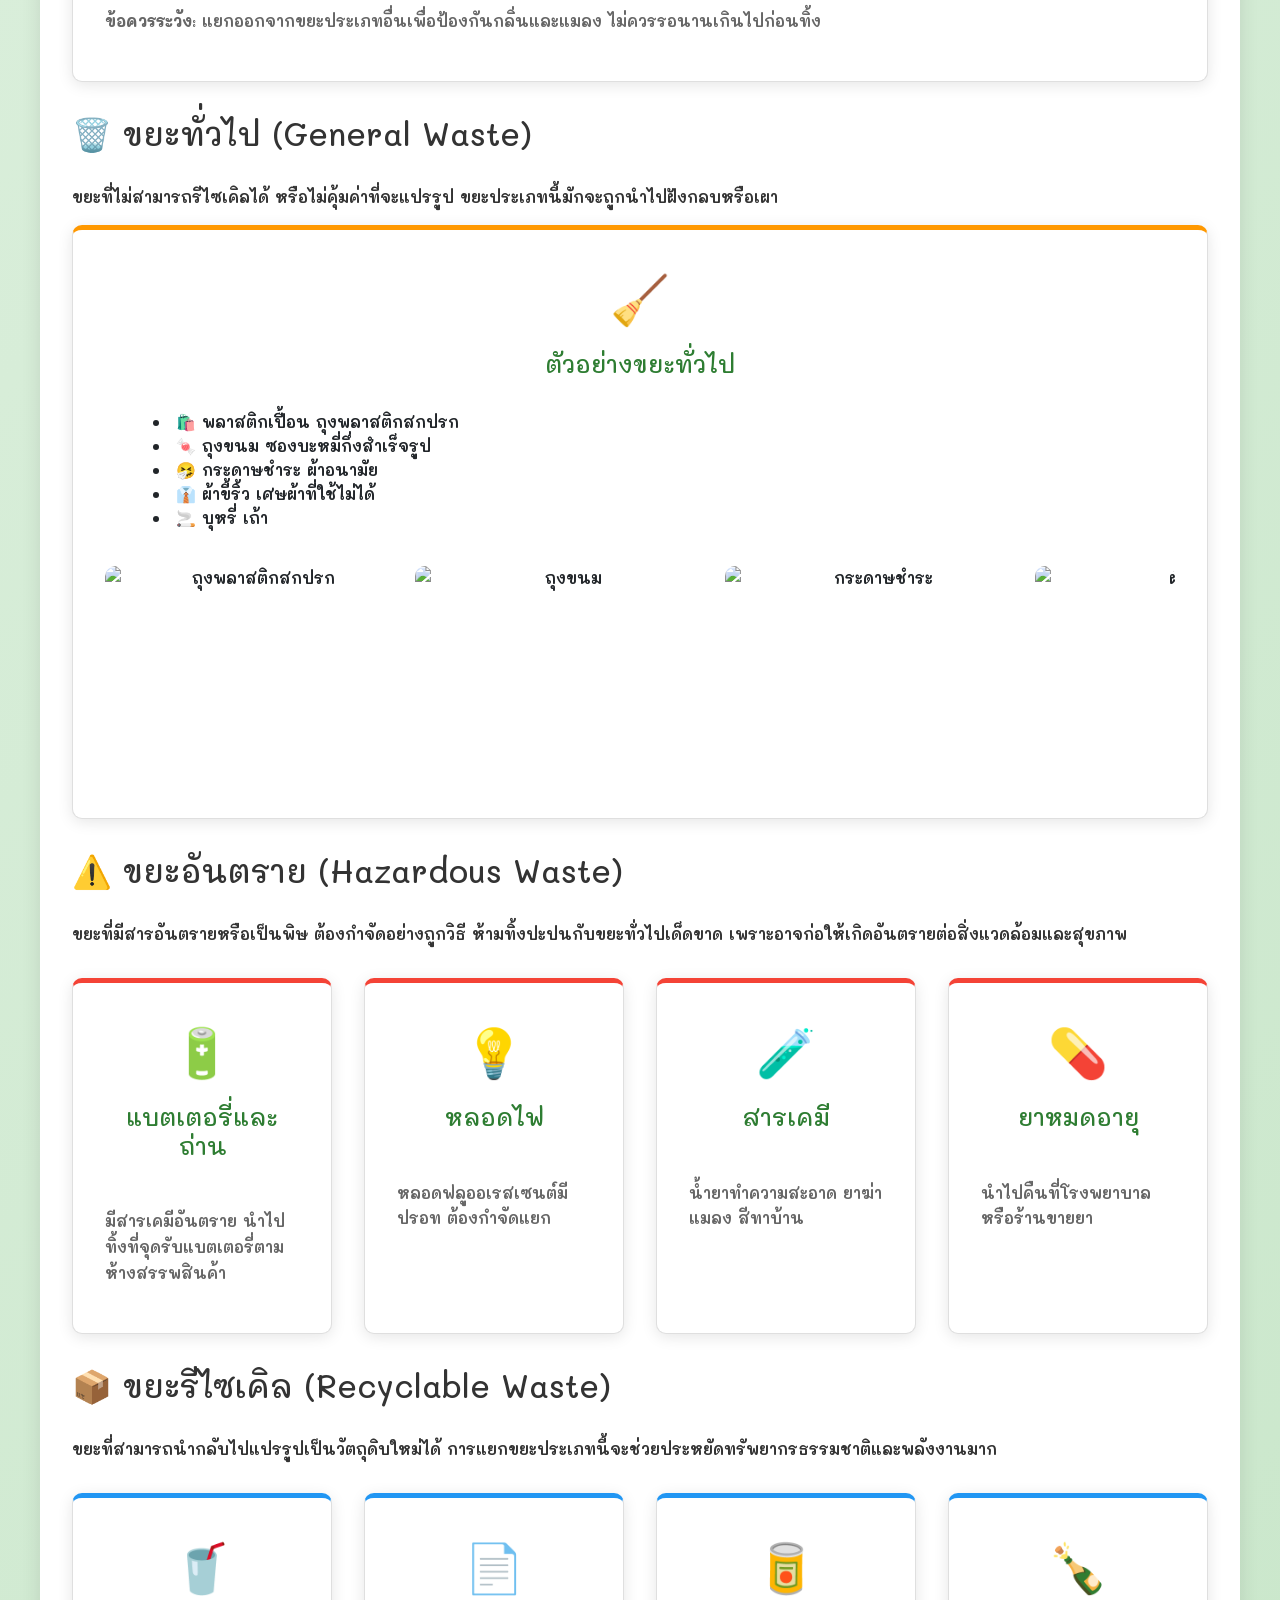
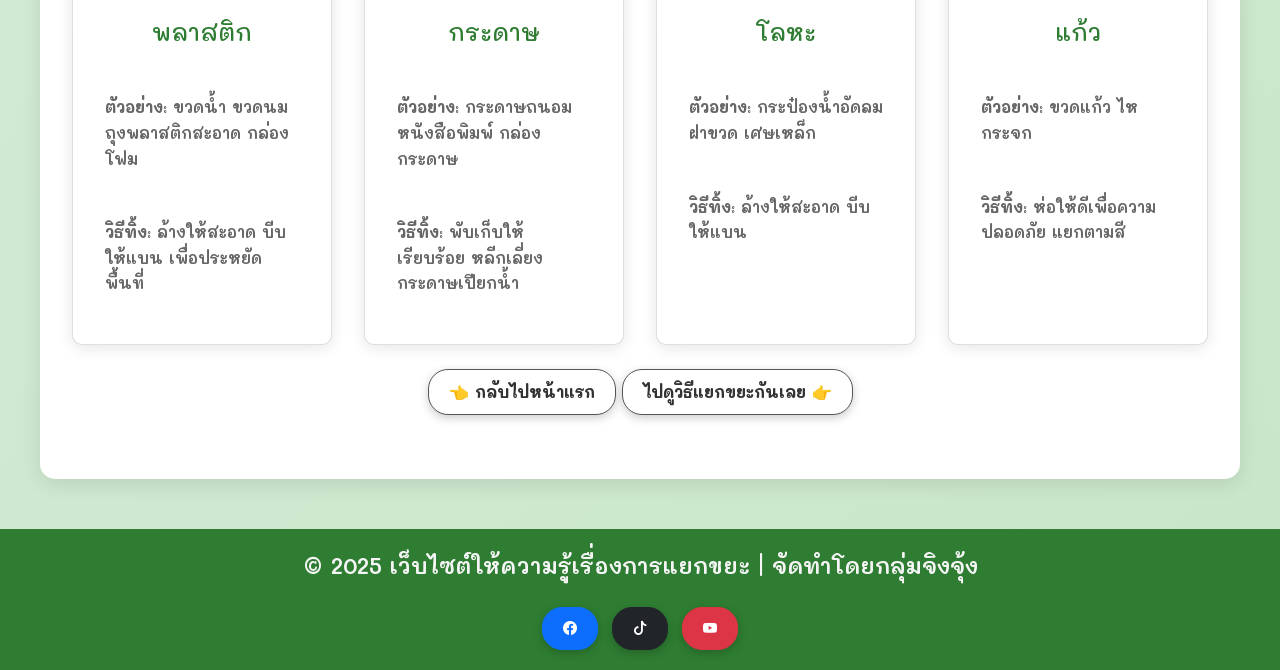
==== commit e61ceb23: "Update T2.html" ====
--- a/T2.html
+++ b/T2.html
@@ -1,20 +1,15 @@
 <!DOCTYPE html>
-<html lang="th">
-<head>
-    <title>เว็บไซต์ให้ความรู้เรื่องการแยกขยะ</title>
-    <meta charset="UTF-8">
-    <meta name="viewport" content="width=device-width, initial-scale=1">
-
-    <link rel="preconnect" href="https://fonts.googleapis.com">
-    <link rel="preconnect" href="https://fonts.gstatic.com" crossorigin>
-    <link href="https://fonts.googleapis.com/css2?family=Itim&family=Mali:wght@400;600;700&display=swap" rel="stylesheet">
-
-    <link href="https://cdn.jsdelivr.net/npm/bootstrap@5.3.2/dist/css/bootstrap.min.css" rel="stylesheet">
-    <link rel="stylesheet" href="https://cdn.jsdelivr.net/npm/bootstrap-icons@1.11.1/font/bootstrap-icons.css">
-
-    <link href="css/style.css" rel="stylesheet">
-    <link rel="stylesheet" href="T1.css">
-</head>
+<html lang="en">
+    <head>
+        <title>เว็บไซต์ให้ความรู้เรื่องการแยกขยะ</title>
+        <meta charset="UTF-8">
+        <meta name="viewport" content="width=device-width, initial-scale=1">
+        <link href="css/style.css" rel="stylesheet">
+        <link rel="stylesheet" href="css/bootstrap.min.css">
+        <script src="js/bootstrap.min.js"></script>
+        <link rel="stylesheet" href="https://cdn.jsdelivr.net/npm/bootstrap-icons@1.11.1/font/bootstrap-icons.css">
+        <link rel="stylesheet" href="T1.css">
+    </head>
     <body>
 
 
@@ -87,13 +82,13 @@
 
         <section class="content">
             <div class="video-center">
-                <video width="960" height="320" controls autoplay loop muted >
-                    <source src="video/แยกขยะ_medium.mp4" type="video/mp4">
-                    <source src="video/แยกขยะ_medium.mp4" type="video/webm">
-                    <p>Browser ของคุณไม่รองรับการเล่นไฟล์</p>
+                <video width="960" height="320" controls autoplay loop muted>
+                    <source src="video/แยกขยะ_medium.mp4"type ="video/mp4">
+                    <source src="video/แยกขยะ_medium.webm" type="video/webm">    
+                    
+                    <p>Browser ของคุณไม่รองรับการเล่นไฟล์ Video</p>
                 </video>
             </div>
-
             <h2>🚮 ทำไมต้องแยกขยะ?</h2>
                 <h4>  การแยกขยะคือการแบ่งขยะออกเป็นประเภทต่างๆ 
                     เพื่อให้ง่ายต่อการนำไปกำจัดหรือนำกลับมาใช้ใหม่ โดยทั่วไปจะแบ่งเป็น 4 ประเภทหลัก 
@@ -213,6 +208,7 @@
                 </div>
             </div>
 
+
             <h2>📦 ขยะรีไซเคิล (Recyclable Waste)</h2>
                 <p>
                     ขยะที่สามารถนำกลับไปแปรรูปเป็นวัตถุดิบใหม่ได้ 
@@ -251,13 +247,12 @@
                 </div>
             </div>
 
-            <a href="index.html" class="btn btn-success">👈 หน้าแรก </a>
+
+            <a href="index.html" class="btn btn-success">👈 กลับไปหน้าแรก</a>
             <a href="T3.html" class="btn btn-success">ไปดูวิธีแยกขยะกันเลย 👉</a>
         
 
-        
-
-    </section>
+        </section>
 
 
 
@@ -312,7 +307,7 @@
 
         
     
-<script src="https://cdn.jsdelivr.net/npm/bootstrap@5.3.2/dist/js/bootstrap.bundle.min.js"></script>
+
     </body>
     <footer class="footer">
         <div class="container">
@@ -330,5 +325,4 @@
                 </a>
             </div>
     </footer>
-
 </html>
--- a/T1.css
+++ b/T1.css
@@ -128,10 +128,18 @@
     max-width: 1200px;
 }
 
+.content p {   
+    text-align: start;
+    margin-bottom: 1rem;
+    margin-top: 2rem; 
+    color: #333;
+}
+
 .content h2 {   
     text-align: start;
     font-size: 2rem;
     margin-bottom: 1rem;
+    margin-top: 2rem; 
     color: #333;
 }
 
@@ -472,4 +480,12 @@
 @keyframes slide {
     0% { transform: translateX(0); }
     100% { transform: translateX(-50%); } /* เลื่อนไปครึ่งความยาวของทั้งหมด */
-}+}
+
+.modal {
+    scroll-behavior: auto !important;  /* ป้องกัน smooth scroll */
+}
+
+.modal.show {
+    top: 0 !important;  /* ให้ modal เริ่มจาก top ปัจจุบัน */
+}
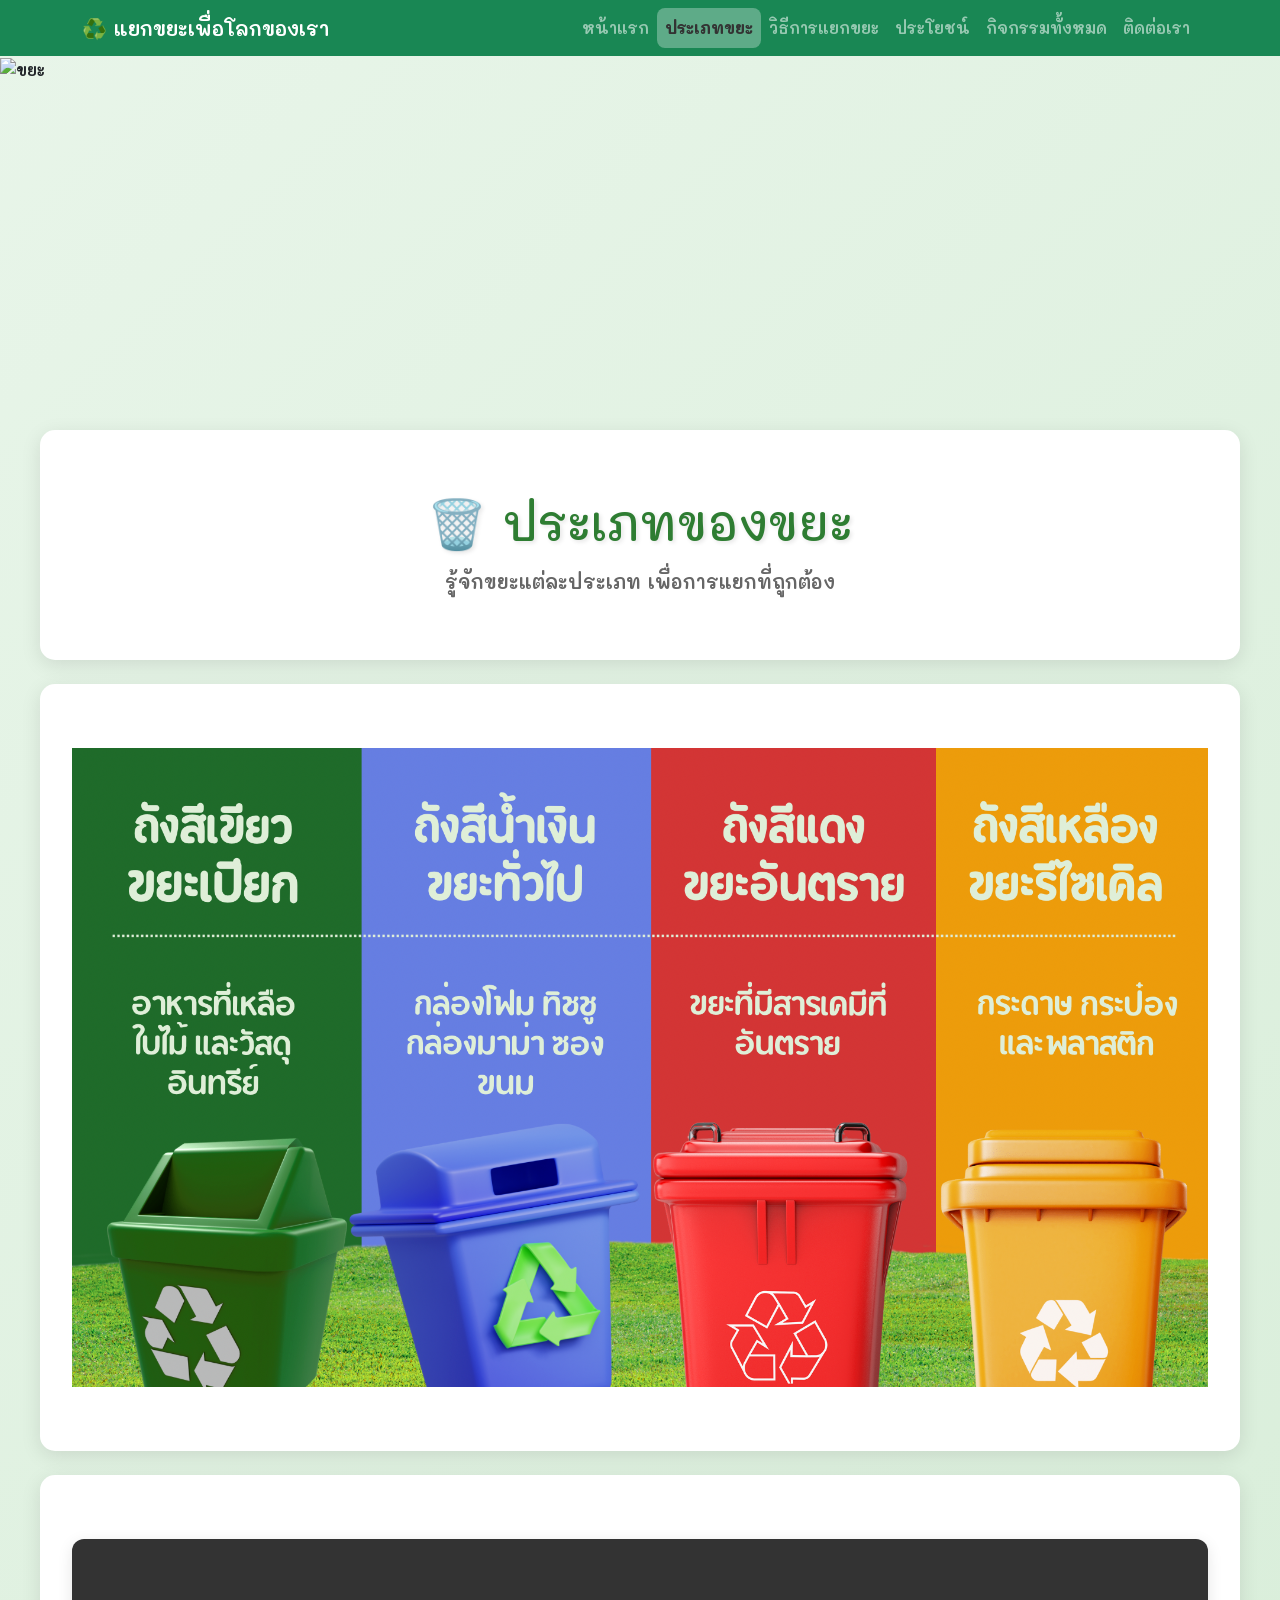
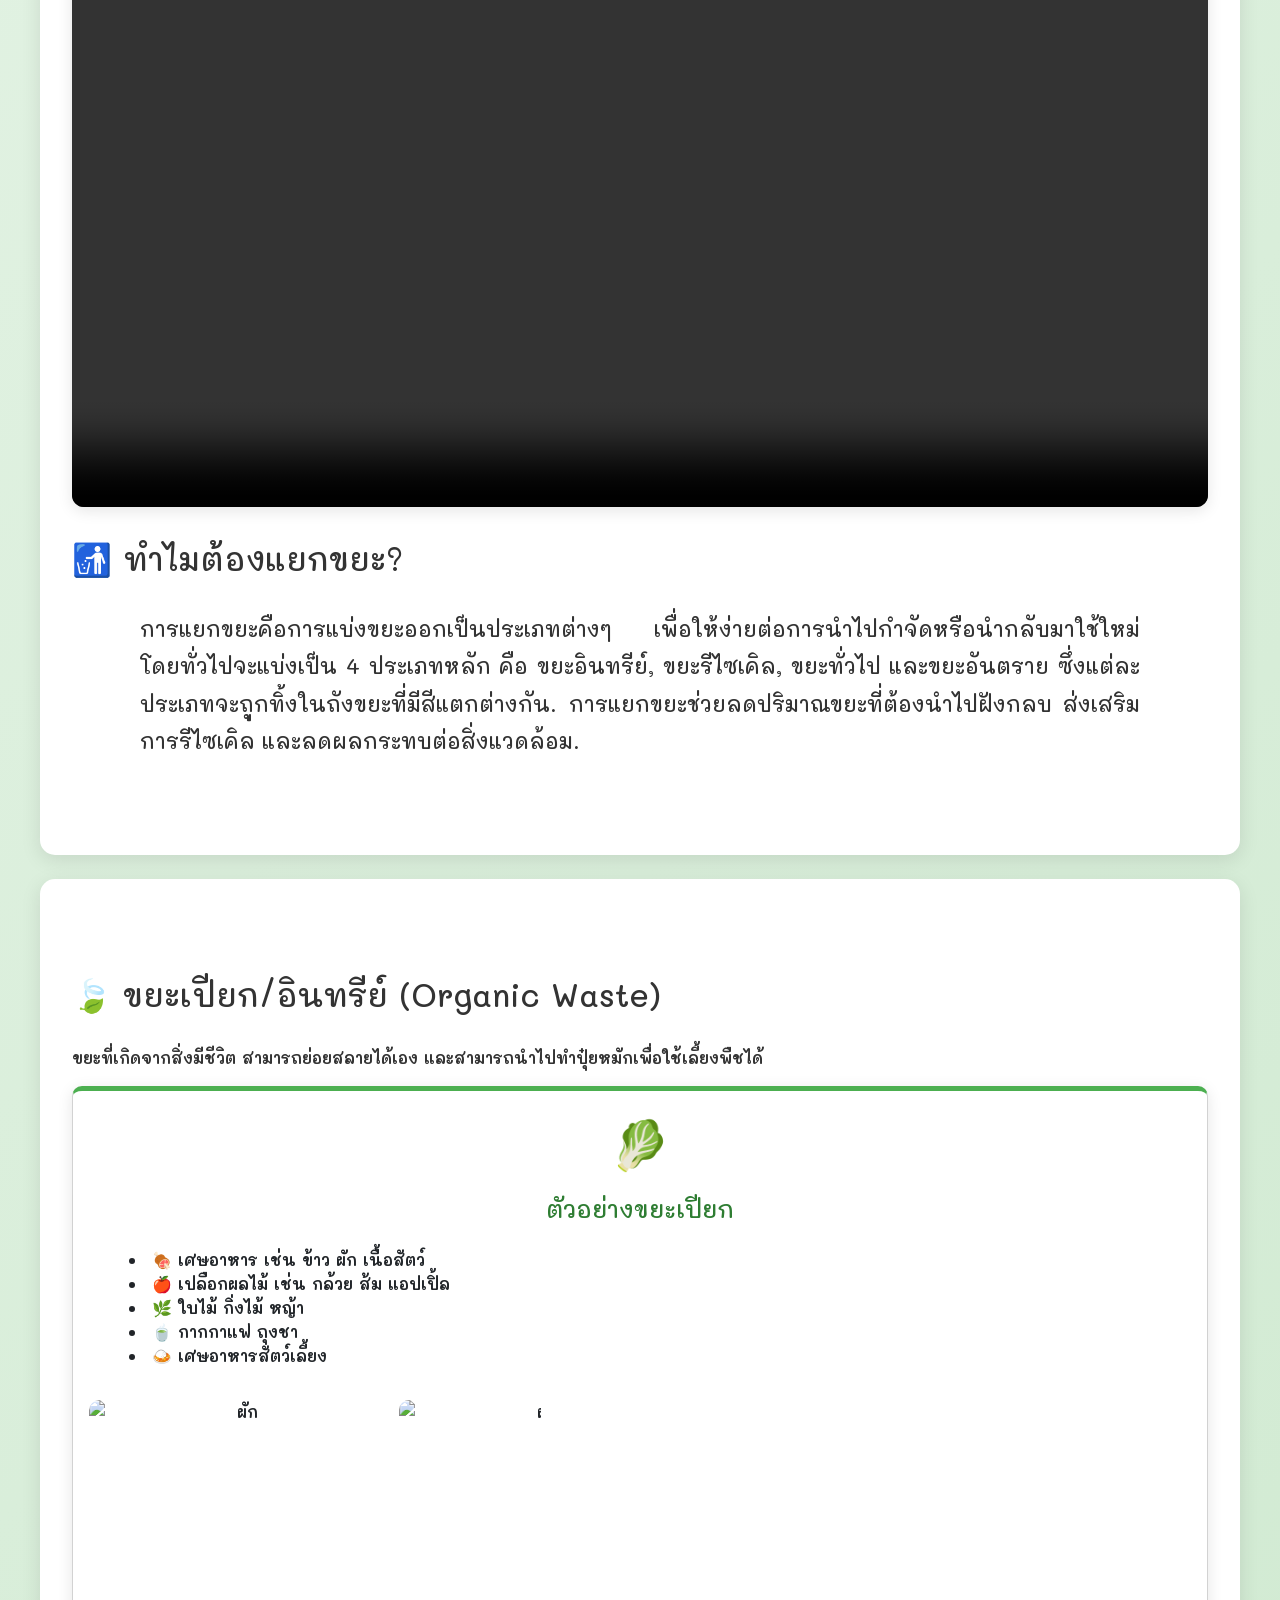
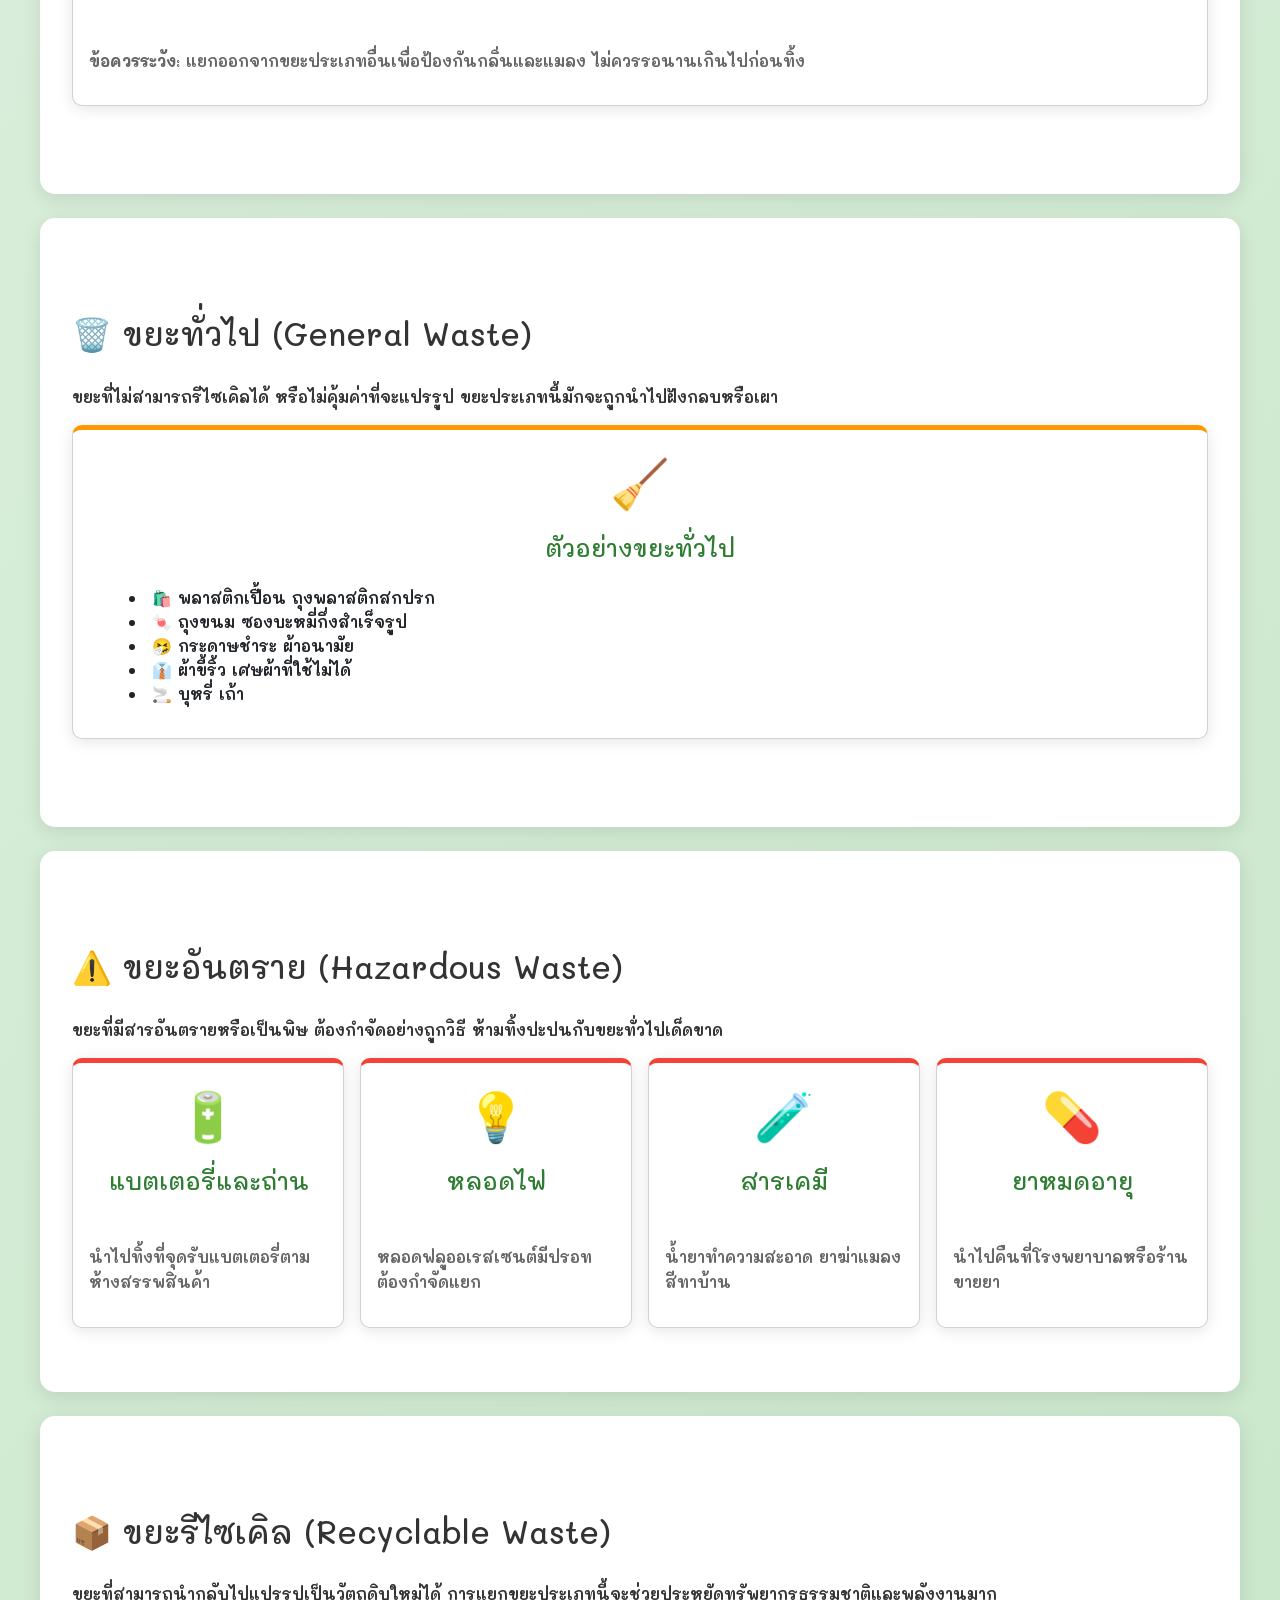
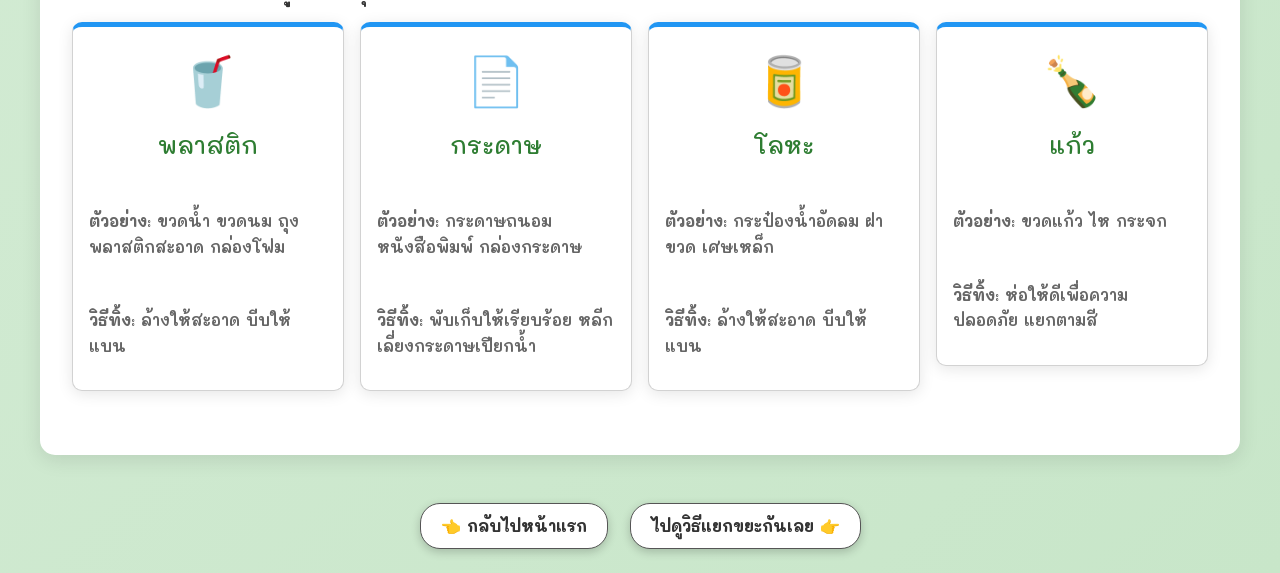
==== commit ec10cd70: "Update T2.html" ====
--- a/T2.html
+++ b/T2.html
@@ -1,328 +1,198 @@
 <!DOCTYPE html>
-<html lang="en">
-    <head>
-        <title>เว็บไซต์ให้ความรู้เรื่องการแยกขยะ</title>
-        <meta charset="UTF-8">
-        <meta name="viewport" content="width=device-width, initial-scale=1">
-        <link href="css/style.css" rel="stylesheet">
-        <link rel="stylesheet" href="css/bootstrap.min.css">
-        <script src="js/bootstrap.min.js"></script>
-        <link rel="stylesheet" href="https://cdn.jsdelivr.net/npm/bootstrap-icons@1.11.1/font/bootstrap-icons.css">
-        <link rel="stylesheet" href="T1.css">
-    </head>
-    <body>
+<html lang="th">
+<head>
+    <meta charset="UTF-8">
+    <meta name="viewport" content="width=device-width, initial-scale=1.0">
+    <title>เว็บไซต์ให้ความรู้เรื่องการแยกขยะ</title>
 
+    <!-- Bootstrap CSS -->
+    <link href="https://cdn.jsdelivr.net/npm/bootstrap@5.3.2/dist/css/bootstrap.min.css" rel="stylesheet">
+    <!-- Bootstrap Icons -->
+    <link rel="stylesheet" href="https://cdn.jsdelivr.net/npm/bootstrap-icons@1.11.1/font/bootstrap-icons.css">
+    <!-- Custom CSS -->
+    <link rel="stylesheet" href="css/style.css">
+    <link rel="stylesheet" href="T1.css">
+</head>
+<body>
 
-
-
-        <!-- สร้างเมนูไฟล์ -->
-         <nav class="navbar navbar-expand-sm navbar-dark bg-success sticky-top">
-            <div class="container">
-                <a href="#" class="navbar-brand">♻️ แยกขยะเพื่อโลกของเรา </a>
-            
-            <button class="navbar-toggler" data-bs-toggle="collapse" data-bs-target="#navbar1">
+    <!-- Navbar -->
+    <nav class="navbar navbar-expand-sm navbar-dark bg-success sticky-top">
+        <div class="container">
+            <a href="#" class="navbar-brand">♻️ แยกขยะเพื่อโลกของเรา</a>
+            <button class="navbar-toggler" type="button" data-bs-toggle="collapse" data-bs-target="#navbar1">
                 <span class="navbar-toggler-icon"></span>
-
             </button>
             <div class="collapse navbar-collapse" id="navbar1">
                 <ul class="navbar-nav ms-auto">
-                    <li class="nav-item">
-                        <a href="index.html"class="nav-link">หน้าแรก</a>
-                    </li>
-                    <li class="nav-item">
-                        <a href="#"class="nav-link active">ประเภทขยะ</a>
-                    </li>
-                    <li class="nav-item">
-                        <a href="T3.html"class="nav-link">วิธีการแยกขยะ</a>
-                    </li>
-                    <li class="nav-item">
-                        <a href="T4.html"class="nav-link">ประโยชน์</a>
-                    </li>
-                    <li class="nav-item">
-                        <a href="T5.html"class="nav-link">กิจกรรมทั้งหมด</a>
-                    </li>
-                    <li class="nav-item">
-                        <a class="nav-link" data-bs-toggle="modal" data-bs-target="#myModal">ติดต่อเรา</a>
-                    </li>
+                    <li class="nav-item"><a href="index.html" class="nav-link">หน้าแรก</a></li>
+                    <li class="nav-item"><a href="#" class="nav-link active">ประเภทขยะ</a></li>
+                    <li class="nav-item"><a href="T3.html" class="nav-link">วิธีการแยกขยะ</a></li>
+                    <li class="nav-item"><a href="T4.html" class="nav-link">ประโยชน์</a></li>
+                    <li class="nav-item"><a href="T5.html" class="nav-link">กิจกรรมทั้งหมด</a></li>
+                    <li class="nav-item"><a class="nav-link" data-bs-toggle="modal" data-bs-target="#myModal">ติดต่อเรา</a></li>
+                </ul>
+            </div>
+        </div>
+    </nav>
 
-                </ul>
+    <!-- Image Header -->
+    <div class="image-container">
+        <img src="https://rocketmedialab.co/wp-content/uploads/2022/04/piqsels.com-id-zkmfo-2048x1389.jpg" alt="ขยะ" class="img-fluid w-100">
+    </div>
 
-            </div>
-            </div>
-        </nav>
+    <!-- Hero Section -->
+    <section class="hero text-center my-4">
+        <h1>🗑️ ประเภทของขยะ</h1>
+        <p>รู้จักขยะแต่ละประเภท เพื่อการแยกที่ถูกต้อง</p>
+    </section>
 
-        <div class="image-container">
-            <img src="https://rocketmedialab.co/wp-content/uploads/2022/04/piqsels.com-id-zkmfo-2048x1389.jpg" alt="ขยะ">
+    <!-- Content Section: Image -->
+    <section class="content text-center my-4">
+        <img src="image/ประเภทขยะ.png" alt="แยกขยะ" class="img-fluid hero-img">
+    </section>
+
+    <!-- Video Section -->
+    <section class="content text-center my-4">
+        <div class="video-center mb-3">
+            <video width="100%" max-width="960" height="auto" controls autoplay loop muted>
+                <source src="video/แยกขยะ_medium.mp4" type="video/mp4">
+                <source src="video/แยกขยะ_medium.webm" type="video/webm">
+                <p>Browser ของคุณไม่รองรับการเล่นไฟล์ Video</p>
+            </video>
         </div>
+        <h2>🚮 ทำไมต้องแยกขยะ?</h2>
+        <h4>
+            การแยกขยะคือการแบ่งขยะออกเป็นประเภทต่างๆ 
+            เพื่อให้ง่ายต่อการนำไปกำจัดหรือนำกลับมาใช้ใหม่ โดยทั่วไปจะแบ่งเป็น 4 ประเภทหลัก 
+            คือ ขยะอินทรีย์, ขยะรีไซเคิล, ขยะทั่วไป และขยะอันตราย ซึ่งแต่ละประเภทจะถูกทิ้งในถังขยะที่มีสีแตกต่างกัน. 
+            การแยกขยะช่วยลดปริมาณขยะที่ต้องนำไปฝังกลบ ส่งเสริมการรีไซเคิล และลดผลกระทบต่อสิ่งแวดล้อม.
+        </h4>
+    </section>
 
-
-
-
-        <section class="hero">
-            <!-- section: แบ่งส่วนเนื้อหา -->
-        
-            <h1>🗑️ ประเภทของขยะ</h1>
-            <!-- h1: หัวข้อหลักของหน้า (ควรมีเพียง 1 ต่อหน้า) -->
-        
-            <p>
-                รู้จักขยะแต่ละประเภท เพื่อการแยกที่ถูกต้อง
-            </p>
-            <!-- p: ย่อหน้าข้อความ -->
-        </section>
-
-
-
-        <section class="content">
-            <div class="img-background"> 
-                <img src="image/ประเภทขยะ.png" alt="แยกขยะ" class="hero-img">
-            </div>
-        </section>
-
-
-
-        <section class="content">
-            <div class="video-center">
-                <video width="960" height="320" controls autoplay loop muted>
-                    <source src="video/แยกขยะ_medium.mp4"type ="video/mp4">
-                    <source src="video/แยกขยะ_medium.webm" type="video/webm">    
-                    
-                    <p>Browser ของคุณไม่รองรับการเล่นไฟล์ Video</p>
-                </video>
-            </div>
-            <h2>🚮 ทำไมต้องแยกขยะ?</h2>
-                <h4>  การแยกขยะคือการแบ่งขยะออกเป็นประเภทต่างๆ 
-                    เพื่อให้ง่ายต่อการนำไปกำจัดหรือนำกลับมาใช้ใหม่ โดยทั่วไปจะแบ่งเป็น 4 ประเภทหลัก 
-                    คือ ขยะอินทรีย์, ขยะรีไซเคิล, ขยะทั่วไป และขยะอันตราย ซึ่งแต่ละประเภทจะถูกทิ้งในถังขยะที่มีสีแตกต่างกัน. 
-                    การแยกขยะช่วยลดปริมาณขยะที่ต้องนำไปฝังกลบ ส่งเสริมการรีไซเคิล และลดผลกระทบต่อสิ่งแวดล้อม.
-                </h4>  
-        </section> 
-
-        
-
-        <section class="content">
-            <h2>🍃 ขยะเปียก/อินทรีย์ (Organic Waste)</h2>
-            <p>
-                ขยะที่เกิดจากสิ่งมีชีวิต สามารถย่อยสลายได้เอง 
-                และสามารถนำไปทำปุ๋ยหมักเพื่อใช้เลี้ยงพืชได้
-            </p>
-            
-            <div class="card organic" style="margin-bottom: 2rem;">
-                <!-- inline style สำหรับเว้นระยะด้านล่าง -->
-                <span class="card-icon">🥬</span>
-                <h3>ตัวอย่างขยะเปียก</h3>
-                <ul style="margin-left: 2rem; margin-top: 1rem;">
-                    <!-- ul: unordered list = รายการแบบไม่มีเลข -->
-                    <!-- li: list item = รายการย่อย -->
-                    <li> 🍖  เศษอาหาร เช่น ข้าว ผัก เนื้อสัตว์  </li>
-                    <li> 🍎  เปลือกผลไม้ เช่น กล้วย ส้ม แอปเปิ้ล </li>
-                    <li> 🌿  ใบไม้ กิ่งไม้ หญ้า </li>
-                    <li> 🍵  กากกาแฟ ถุงชา </li>
-                    <li> 🍛  เศษอาหารสัตว์เลี้ยง </li>
-                </ul>
-                <div class="slider-wrapper">
-                <div class="slider">
-                    <div class="slide"><img src="https://cdn.pixabay.com/photo/2017/02/28/20/59/carrots-2106825_1280.jpg" alt="ผัก"></div>
-                    <div class="slide"><img src="https://cdn.pixabay.com/photo/2016/08/17/10/04/fruits-1600023_1280.jpg" alt="ผลไม้"></div>
-                    <div class="slide"><img src="https://cdn.pixabay.com/photo/2017/08/08/01/17/colorful-2609978_1280.jpg" alt="ใบไม้"></div>
-                    <div class="slide"><img src="https://cdn.pixabay.com/photo/2014/08/22/21/25/coffee-424763_1280.jpg" alt="กากกาแฟ"></div>
-                    <div class="slide"><img src="https://cdn.pixabay.com/photo/2017/07/26/16/48/bread-2542308_1280.jpg" alt="เศษอาหารสัตว์เลี้ยง "></div>
-
-                    <!-- ทำซ้ำภาพอีกครั้งเพื่อให้เลื่อนต่อเนื่อง -->
-                    <div class="slide"><img src="https://cdn.pixabay.com/photo/2017/02/28/20/59/carrots-2106825_1280.jpg" alt="ผัก"></div>
-                    <div class="slide"><img src="https://cdn.pixabay.com/photo/2016/08/17/10/04/fruits-1600023_1280.jpg" alt="ผลไม้"></div>
-                    <div class="slide"><img src="https://cdn.pixabay.com/photo/2017/08/08/01/17/colorful-2609978_1280.jpg" alt="ใบไม้"></div>
-                    <div class="slide"><img src="https://cdn.pixabay.com/photo/2014/08/22/21/25/coffee-424763_1280.jpg" alt="กากกาแฟ"></div>
-                    <div class="slide"><img src="https://cdn.pixabay.com/photo/2017/07/26/16/48/bread-2542308_1280.jpg" alt="เศษอาหารสัตว์เลี้ยง "></div>
-                </div>
-                </div>
-                <p style="margin-top: 1rem;">
-                    <strong>ข้อควรระวัง:</strong> 
-                    แยกออกจากขยะประเภทอื่นเพื่อป้องกันกลิ่นและแมลง 
-                    ไม่ควรรอนานเกินไปก่อนทิ้ง
-                </p>
-            </div>
-            
-            <h2>🗑️ ขยะทั่วไป (General Waste)</h2>
-            <p>
-                ขยะที่ไม่สามารถรีไซเคิลได้ หรือไม่คุ้มค่าที่จะแปรรูป 
-                ขยะประเภทนี้มักจะถูกนำไปฝังกลบหรือเผา
-            </p>
-            
-            <div class="card general" style="margin-bottom: 2rem;">
-                <span class="card-icon">🧹</span>
-                <h3>ตัวอย่างขยะทั่วไป</h3>
-                <ul style="margin-left: 2rem; margin-top: 1rem;">
-                    <li> 🛍️  พลาสติกเปื้อน ถุงพลาสติกสกปรก</li>
-                    <li> 🍬  ถุงขนม ซองบะหมี่กึ่งสำเร็จรูป</li>
-                    <li> 🤧  กระดาษชำระ ผ้าอนามัย</li>
-                    <li> 👔  ผ้าขี้ริ้ว เศษผ้าที่ใช้ไม่ได้</li>
-                    <li> 🚬  บุหรี่ เถ้า</li>
-                </ul>
-                <div class="slider-wrapper">
-                <div class="slider">
-                    <div class="slide"><img src="https://cdn.pixabay.com/photo/2013/04/03/19/52/garbage-100203_1280.jpg" alt="ถุงพลาสติกสกปรก"></div>
-                    <div class="slide"><img src="https://cdn.pixabay.com/photo/2019/01/20/00/13/chips-3942875_1280.jpg" alt="ถุงขนม"></div>
-                    <div class="slide"><img src="https://cdn.pixabay.com/photo/2014/04/04/17/51/toilet-paper-313820_1280.jpg" alt="กระดาษชำระ"></div>
-                    <div class="slide"><img src="https://cdn.pixabay.com/photo/2014/01/15/08/17/rags-245431_1280.jpg" alt="ผ้าขี้ริ้ว"></div>
-                    <div class="slide"><img src="https://cdn.pixabay.com/photo/2013/02/20/07/21/cigarettes-83571_1280.jpg" alt="บุหรี่"></div>
-
-                    <!-- ทำซ้ำภาพอีกครั้งเพื่อให้เลื่อนต่อเนื่อง -->
-                    <div class="slide"><img src="https://cdn.pixabay.com/photo/2013/04/03/19/52/garbage-100203_1280.jpg" alt="ถุงพลาสติกสกปรก"></div>
-                    <div class="slide"><img src="https://cdn.pixabay.com/photo/2019/01/20/00/13/chips-3942875_1280.jpg" alt="ถุงขนม"></div>
-                    <div class="slide"><img src="https://cdn.pixabay.com/photo/2014/04/04/17/51/toilet-paper-313820_1280.jpg" alt="กระดาษชำระ"></div>
-                    <div class="slide"><img src="https://cdn.pixabay.com/photo/2014/01/15/08/17/rags-245431_1280.jpg" alt="ผ้าขี้ริ้ว"></div>
-                    <div class="slide"><img src="https://cdn.pixabay.com/photo/2013/02/20/07/21/cigarettes-83571_1280.jpg" alt="บุหรี่"></div>
-                </div>
+    <!-- Organic Waste -->
+    <section class="content my-4">
+        <h2>🍃 ขยะเปียก/อินทรีย์ (Organic Waste)</h2>
+        <p>ขยะที่เกิดจากสิ่งมีชีวิต สามารถย่อยสลายได้เอง และสามารถนำไปทำปุ๋ยหมักเพื่อใช้เลี้ยงพืชได้</p>
+        <div class="card organic mb-4 p-3">
+            <span class="card-icon">🥬</span>
+            <h3>ตัวอย่างขยะเปียก</h3>
+            <ul class="ms-4 mt-2">
+                <li>🍖 เศษอาหาร เช่น ข้าว ผัก เนื้อสัตว์</li>
+                <li>🍎 เปลือกผลไม้ เช่น กล้วย ส้ม แอปเปิ้ล</li>
+                <li>🌿 ใบไม้ กิ่งไม้ หญ้า</li>
+                <li>🍵 กากกาแฟ ถุงชา</li>
+                <li>🍛 เศษอาหารสัตว์เลี้ยง</li>
+            </ul>
+            <div class="slider-wrapper my-3">
+                <div class="slider d-flex overflow-hidden">
+                    <div class="slide flex-shrink-0"><img src="https://cdn.pixabay.com/photo/2017/02/28/20/59/carrots-2106825_1280.jpg" class="img-fluid" alt="ผัก"></div>
+                    <div class="slide flex-shrink-0"><img src="https://cdn.pixabay.com/photo/2016/08/17/10/04/fruits-1600023_1280.jpg" class="img-fluid" alt="ผลไม้"></div>
+                    <div class="slide flex-shrink-0"><img src="https://cdn.pixabay.com/photo/2017/08/08/01/17/colorful-2609978_1280.jpg" class="img-fluid" alt="ใบไม้"></div>
+                    <div class="slide flex-shrink-0"><img src="https://cdn.pixabay.com/photo/2014/08/22/21/25/coffee-424763_1280.jpg" class="img-fluid" alt="กากกาแฟ"></div>
+                    <div class="slide flex-shrink-0"><img src="https://cdn.pixabay.com/photo/2017/07/26/16/48/bread-2542308_1280.jpg" class="img-fluid" alt="เศษอาหารสัตว์เลี้ยง"></div>
                 </div>
             </div>
-            
-            <h2>⚠️ ขยะอันตราย (Hazardous Waste)</h2>
-            <p>
-                ขยะที่มีสารอันตรายหรือเป็นพิษ ต้องกำจัดอย่างถูกวิธี 
-                ห้ามทิ้งปะปนกับขยะทั่วไปเด็ดขาด เพราะอาจก่อให้เกิดอันตรายต่อสิ่งแวดล้อมและสุขภาพ
-            </p>
-            
-            <div class="grid">
-                <div class="card hazard">
+            <p><strong>ข้อควรระวัง:</strong> แยกออกจากขยะประเภทอื่นเพื่อป้องกันกลิ่นและแมลง ไม่ควรรอนานเกินไปก่อนทิ้ง</p>
+        </div>
+    </section>
+
+    <!-- General Waste -->
+    <section class="content my-4">
+        <h2>🗑️ ขยะทั่วไป (General Waste)</h2>
+        <p>ขยะที่ไม่สามารถรีไซเคิลได้ หรือไม่คุ้มค่าที่จะแปรรูป ขยะประเภทนี้มักจะถูกนำไปฝังกลบหรือเผา</p>
+        <div class="card general mb-4 p-3">
+            <span class="card-icon">🧹</span>
+            <h3>ตัวอย่างขยะทั่วไป</h3>
+            <ul class="ms-4 mt-2">
+                <li>🛍️ พลาสติกเปื้อน ถุงพลาสติกสกปรก</li>
+                <li>🍬 ถุงขนม ซองบะหมี่กึ่งสำเร็จรูป</li>
+                <li>🤧 กระดาษชำระ ผ้าอนามัย</li>
+                <li>👔 ผ้าขี้ริ้ว เศษผ้าที่ใช้ไม่ได้</li>
+                <li>🚬 บุหรี่ เถ้า</li>
+            </ul>
+        </div>
+    </section>
+
+    <!-- Hazardous Waste -->
+    <section class="content my-4">
+        <h2>⚠️ ขยะอันตราย (Hazardous Waste)</h2>
+        <p>ขยะที่มีสารอันตรายหรือเป็นพิษ ต้องกำจัดอย่างถูกวิธี ห้ามทิ้งปะปนกับขยะทั่วไปเด็ดขาด</p>
+        <div class="row row-cols-1 row-cols-md-2 row-cols-lg-4 g-3">
+            <div class="col">
+                <div class="card hazard p-3">
                     <span class="card-icon">🔋</span>
                     <h3>แบตเตอรี่และถ่าน</h3>
-                    <p>มีสารเคมีอันตราย นำไปทิ้งที่จุดรับแบตเตอรี่ตามห้างสรรพสินค้า</p>
+                    <p>นำไปทิ้งที่จุดรับแบตเตอรี่ตามห้างสรรพสินค้า</p>
                 </div>
-                
-                <div class="card hazard">
+            </div>
+            <div class="col">
+                <div class="card hazard p-3">
                     <span class="card-icon">💡</span>
                     <h3>หลอดไฟ</h3>
                     <p>หลอดฟลูออเรสเซนต์มีปรอท ต้องกำจัดแยก</p>
                 </div>
-                
-                <div class="card hazard">
+            </div>
+            <div class="col">
+                <div class="card hazard p-3">
                     <span class="card-icon">🧪</span>
                     <h3>สารเคมี</h3>
                     <p>น้ำยาทำความสะอาด ยาฆ่าแมลง สีทาบ้าน</p>
                 </div>
-                
-                <div class="card hazard">
+            </div>
+            <div class="col">
+                <div class="card hazard p-3">
                     <span class="card-icon">💊</span>
                     <h3>ยาหมดอายุ</h3>
                     <p>นำไปคืนที่โรงพยาบาลหรือร้านขายยา</p>
                 </div>
             </div>
+        </div>
+    </section>
 
-
-            <h2>📦 ขยะรีไซเคิล (Recyclable Waste)</h2>
-                <p>
-                    ขยะที่สามารถนำกลับไปแปรรูปเป็นวัตถุดิบใหม่ได้ 
-                    การแยกขยะประเภทนี้จะช่วยประหยัดทรัพยากรธรรมชาติและพลังงานมาก
-                </p>
-        
-        <!-- Grid สำหรับแสดงประเภทขยะรีไซเคิล -->
-            <div class="grid">
-                <div class="card recycle">
+    <!-- Recyclable Waste -->
+    <section class="content my-4">
+        <h2>📦 ขยะรีไซเคิล (Recyclable Waste)</h2>
+        <p>ขยะที่สามารถนำกลับไปแปรรูปเป็นวัตถุดิบใหม่ได้ การแยกขยะประเภทนี้จะช่วยประหยัดทรัพยากรธรรมชาติและพลังงานมาก</p>
+        <div class="row row-cols-1 row-cols-md-2 row-cols-lg-4 g-3">
+            <div class="col">
+                <div class="card recycle p-3">
                     <span class="card-icon">🥤</span>
                     <h3>พลาสติก</h3>
                     <p><strong>ตัวอย่าง:</strong> ขวดน้ำ ขวดนม ถุงพลาสติกสะอาด กล่องโฟม</p>
-                    <!-- strong: ทำให้ตัวหนา เน้นข้อความสำคัญ -->
-                    <p><strong>วิธีทิ้ง:</strong> ล้างให้สะอาด บีบให้แบน เพื่อประหยัดพื้นที่</p>
+                    <p><strong>วิธีทิ้ง:</strong> ล้างให้สะอาด บีบให้แบน</p>
                 </div>
-                
-                <div class="card recycle">
+            </div>
+            <div class="col">
+                <div class="card recycle p-3">
                     <span class="card-icon">📄</span>
                     <h3>กระดาษ</h3>
                     <p><strong>ตัวอย่าง:</strong> กระดาษถนอม หนังสือพิมพ์ กล่องกระดาษ</p>
                     <p><strong>วิธีทิ้ง:</strong> พับเก็บให้เรียบร้อย หลีกเลี่ยงกระดาษเปียกน้ำ</p>
                 </div>
-                
-                <div class="card recycle">
+            </div>
+            <div class="col">
+                <div class="card recycle p-3">
                     <span class="card-icon">🥫</span>
                     <h3>โลหะ</h3>
                     <p><strong>ตัวอย่าง:</strong> กระป๋องน้ำอัดลม ฝาขวด เศษเหล็ก</p>
                     <p><strong>วิธีทิ้ง:</strong> ล้างให้สะอาด บีบให้แบน</p>
                 </div>
-                
-                <div class="card recycle">
+            </div>
+            <div class="col">
+                <div class="card recycle p-3">
                     <span class="card-icon">🍾</span>
                     <h3>แก้ว</h3>
                     <p><strong>ตัวอย่าง:</strong> ขวดแก้ว ไห กระจก</p>
                     <p><strong>วิธีทิ้ง:</strong> ห่อให้ดีเพื่อความปลอดภัย แยกตามสี</p>
                 </div>
             </div>
+        </div>
+    </section>
 
+    <!-- Navigation Buttons -->
+    <div class="text-center my-4">
+        <a href="index.html" class="btn btn-success mx-2">👈 กลับไปหน้าแรก</a>
+        <a href="T3.html" class="btn btn-success mx-2">ไปดูวิธีแยกขยะกันเลย 👉</a>
+    </div>
 
-            <a href="index.html" class="btn btn-success">👈 กลับไปหน้าแรก</a>
-            <a href="T3.html" class="btn btn-success">ไปดูวิธีแยกขยะกันเลย 👉</a>
-        
-
-        </section>
-
-
-
-        <div class="modal fade" id="myModal">
-                <div class="modal-dialog">
-                    <div class="modal-content">
-                        <div class="modal-header">
-                            <h5 class="modal-title">ติดต่อเรา</h5>
-                            <button class="btn-close" data-bs-dismiss="modal"></button>
-                        </div>
-                        <div class="modal-body">
-                            <form>
-                                <div class="from-group">
-                                    <label>ชื่อ-นามสกุล *</label>
-                                    <input type="text" required placeholder="กรอกชื่อ-นามสกุล" class="form-control">
-                                </div>
-                                <div class="from-group">
-                                    <label>E-mail *</label>
-                                    <input type="email" required placeholder="example@domain.com" class="form-control">
-                                </div>
-                                <div class="from-group">
-                                    <label>เบอร์โทรศัพท์</label>
-                                    <input type="tel" placeholder="0XX-XXX-XXXX" class="form-control">
-                                </div>
-                                <div class="from-group">
-                                    <label for="subject">เรื่องที่ต้องการติดต่อ *</label>
-                                    <select id="subject" name="subject" required> <!-- required: บังคับกรอก -->
-                                        <option value="">-- กรุณาระบุเรื่องที่ต้องการติดต่อ --</option>
-                                        <option value="question">สอบถามข้อมูล</option>
-                                        <option value="suggestion">ข้อเสนอแนะ</option>
-                                        <option value="cooperation">ประสานงานความร่วมมือ</option>
-                                        <option value="complaint">ร้องเรียน</option>
-                                        <option value="other">อื่นๆ</option>
-                                    </select>
-                                </div>   
-                                <div class="from-group">
-                                    <label>รายละเอียด</label>
-                                    <textarea rows="6" cols="30" class="form-control"></textarea>
-                                </div>
-                            </form>
-                        </div>
-                        <div class="modal-footer">
-                            <button class="btn btn-danger" data-bs-dismiss="modal">ยกเลิก</button>
-                            <button class="btn btn-outline-success">ส่งข้อมูล</button>
-                        </div>
-                    </div>
-                </div>
-           </div>
-
-
-   
-
-        
-    
-
-    </body>
-    <footer class="footer">
-        <div class="container">
-            <p>&copy;  2025 เว็บไซต์ให้ความรู้เรื่องการแยกขยะ | จัดทำโดยกลุ่มจิงจุ้ง</p>    
-        </div>
-        <div class="social-links">
-                <a href="https://facebook.com/" target="_blank" class="btn btn-primary btn-sm mx-1">
-                    <i class="bi bi-facebook"></i>
-                </a>
-                <a href="https://www.tiktok.com/" target="_blank" class="btn btn-dark btn-sm mx-1">
-                    <i class="bi bi-tiktok"></i>
-                </a>
-                <a href="https://www.youtube.com/" target="_blank" class="btn btn-danger btn-sm mx-1">
-                    <i class="bi bi-youtube"></i>
-                </a>
-            </div>
-    </footer>
-</html>
+    <!-- Modal Contact Form -
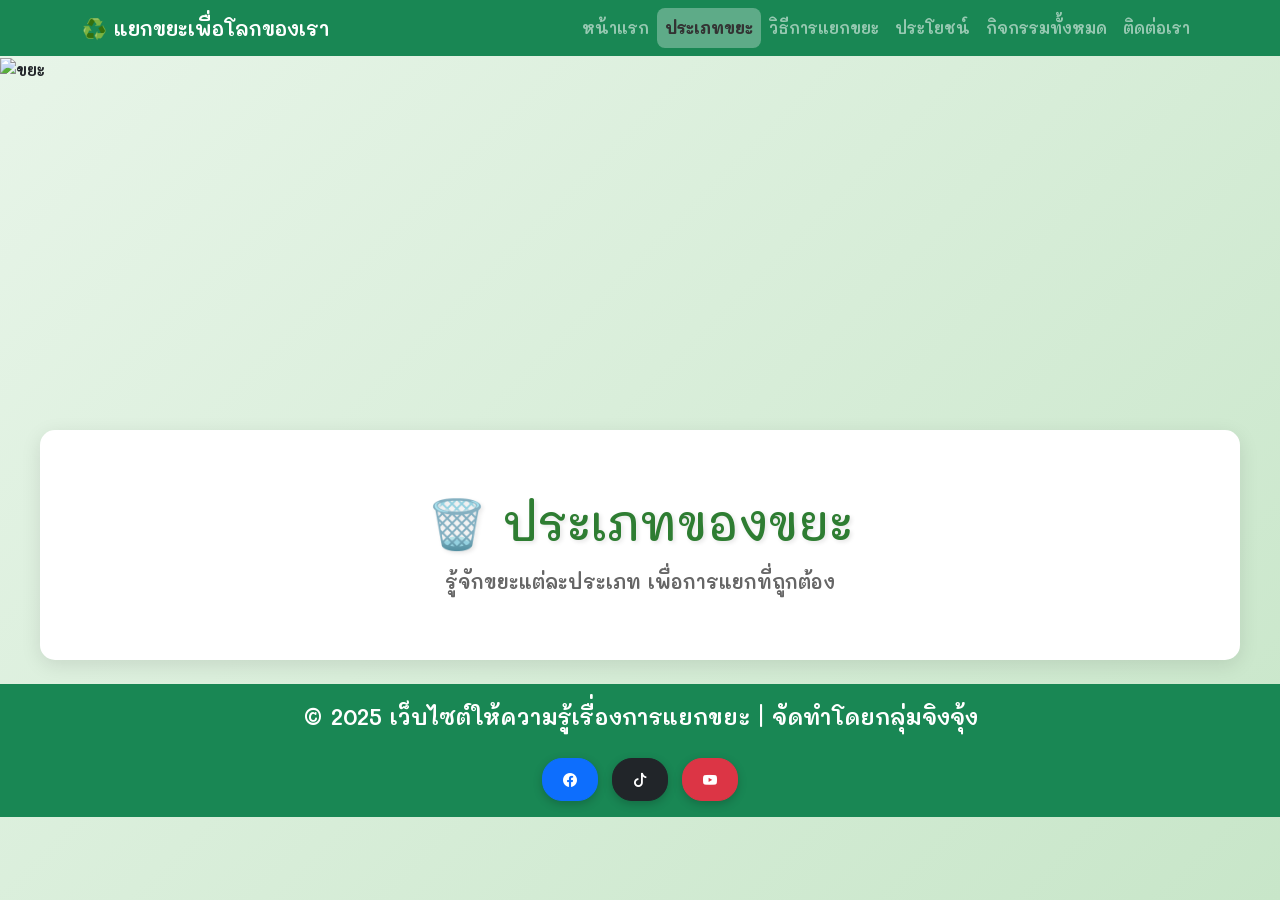
==== commit 204d018b: "Update T2.html" ====
--- a/T2.html
+++ b/T2.html
@@ -1,198 +1,114 @@
 <!DOCTYPE html>
 <html lang="th">
 <head>
-    <meta charset="UTF-8">
-    <meta name="viewport" content="width=device-width, initial-scale=1.0">
-    <title>เว็บไซต์ให้ความรู้เรื่องการแยกขยะ</title>
+<meta charset="UTF-8">
+<meta name="viewport" content="width=device-width, initial-scale=1.0">
+<title>เว็บไซต์ให้ความรู้เรื่องการแยกขยะ</title>
 
-    <!-- Bootstrap CSS -->
-    <link href="https://cdn.jsdelivr.net/npm/bootstrap@5.3.2/dist/css/bootstrap.min.css" rel="stylesheet">
-    <!-- Bootstrap Icons -->
-    <link rel="stylesheet" href="https://cdn.jsdelivr.net/npm/bootstrap-icons@1.11.1/font/bootstrap-icons.css">
-    <!-- Custom CSS -->
-    <link rel="stylesheet" href="css/style.css">
-    <link rel="stylesheet" href="T1.css">
+<!-- Bootstrap CSS -->
+<link href="https://cdn.jsdelivr.net/npm/bootstrap@5.3.2/dist/css/bootstrap.min.css" rel="stylesheet">
+<!-- Bootstrap Icons -->
+<link rel="stylesheet" href="https://cdn.jsdelivr.net/npm/bootstrap-icons@1.11.1/font/bootstrap-icons.css">
+<!-- Custom CSS -->
+<link rel="stylesheet" href="css/style.css">
+<link rel="stylesheet" href="T1.css">
 </head>
 <body>
 
-    <!-- Navbar -->
-    <nav class="navbar navbar-expand-sm navbar-dark bg-success sticky-top">
-        <div class="container">
-            <a href="#" class="navbar-brand">♻️ แยกขยะเพื่อโลกของเรา</a>
-            <button class="navbar-toggler" type="button" data-bs-toggle="collapse" data-bs-target="#navbar1">
-                <span class="navbar-toggler-icon"></span>
-            </button>
-            <div class="collapse navbar-collapse" id="navbar1">
-                <ul class="navbar-nav ms-auto">
-                    <li class="nav-item"><a href="index.html" class="nav-link">หน้าแรก</a></li>
-                    <li class="nav-item"><a href="#" class="nav-link active">ประเภทขยะ</a></li>
-                    <li class="nav-item"><a href="T3.html" class="nav-link">วิธีการแยกขยะ</a></li>
-                    <li class="nav-item"><a href="T4.html" class="nav-link">ประโยชน์</a></li>
-                    <li class="nav-item"><a href="T5.html" class="nav-link">กิจกรรมทั้งหมด</a></li>
-                    <li class="nav-item"><a class="nav-link" data-bs-toggle="modal" data-bs-target="#myModal">ติดต่อเรา</a></li>
-                </ul>
+<!-- Navbar -->
+<nav class="navbar navbar-expand-sm navbar-dark bg-success sticky-top">
+    <div class="container">
+        <a href="#" class="navbar-brand">♻️ แยกขยะเพื่อโลกของเรา</a>
+        <button class="navbar-toggler" type="button" data-bs-toggle="collapse" data-bs-target="#navbar1">
+            <span class="navbar-toggler-icon"></span>
+        </button>
+        <div class="collapse navbar-collapse" id="navbar1">
+            <ul class="navbar-nav ms-auto">
+                <li class="nav-item"><a href="index.html" class="nav-link">หน้าแรก</a></li>
+                <li class="nav-item"><a href="#" class="nav-link active">ประเภทขยะ</a></li>
+                <li class="nav-item"><a href="T3.html" class="nav-link">วิธีการแยกขยะ</a></li>
+                <li class="nav-item"><a href="T4.html" class="nav-link">ประโยชน์</a></li>
+                <li class="nav-item"><a href="T5.html" class="nav-link">กิจกรรมทั้งหมด</a></li>
+                <li class="nav-item"><a class="nav-link" data-bs-toggle="modal" data-bs-target="#myModal">ติดต่อเรา</a></li>
+            </ul>
+        </div>
+    </div>
+</nav>
+
+<!-- Image Header -->
+<div class="image-container">
+    <img src="https://rocketmedialab.co/wp-content/uploads/2022/04/piqsels.com-id-zkmfo-2048x1389.jpg" class="img-fluid w-100" alt="ขยะ">
+</div>
+
+<!-- Hero Section -->
+<section class="hero text-center my-4">
+    <h1>🗑️ ประเภทของขยะ</h1>
+    <p>รู้จักขยะแต่ละประเภท เพื่อการแยกที่ถูกต้อง</p>
+</section>
+
+<!-- Content Sections (Organic, General, Hazardous, Recyclable) -->
+<!-- สามารถใช้โค้ดจาก HTML ของคุณที่ส่งมาก่อนได้ -->
+
+<!-- Modal Contact Form -->
+<div class="modal fade" id="myModal" tabindex="-1" aria-labelledby="modalLabel" aria-hidden="true">
+    <div class="modal-dialog">
+        <div class="modal-content">
+            <div class="modal-header">
+                <h5 class="modal-title" id="modalLabel">ติดต่อเรา</h5>
+                <button type="button" class="btn-close" data-bs-dismiss="modal"></button>
+            </div>
+            <div class="modal-body">
+                <form>
+                    <div class="mb-3">
+                        <label>ชื่อ-นามสกุล *</label>
+                        <input type="text" class="form-control" required placeholder="กรอกชื่อ-นามสกุล">
+                    </div>
+                    <div class="mb-3">
+                        <label>E-mail *</label>
+                        <input type="email" class="form-control" required placeholder="example@domain.com">
+                    </div>
+                    <div class="mb-3">
+                        <label>เบอร์โทรศัพท์</label>
+                        <input type="tel" class="form-control" placeholder="0XX-XXX-XXXX">
+                    </div>
+                    <div class="mb-3">
+                        <label>เรื่องที่ต้องการติดต่อ *</label>
+                        <select class="form-select" required>
+                            <option value="">-- กรุณาระบุเรื่องที่ต้องการติดต่อ --</option>
+                            <option value="question">สอบถามข้อมูล</option>
+                            <option value="suggestion">ข้อเสนอแนะ</option>
+                            <option value="cooperation">ประสานงานความร่วมมือ</option>
+                            <option value="complaint">ร้องเรียน</option>
+                            <option value="other">อื่นๆ</option>
+                        </select>
+                    </div>
+                    <div class="mb-3">
+                        <label>รายละเอียด</label>
+                        <textarea class="form-control" rows="5"></textarea>
+                    </div>
+                </form>
+            </div>
+            <div class="modal-footer">
+                <button class="btn btn-danger" data-bs-dismiss="modal">ยกเลิก</button>
+                <button class="btn btn-outline-success">ส่งข้อมูล</button>
             </div>
         </div>
-    </nav>
+    </div>
+</div>
 
-    <!-- Image Header -->
-    <div class="image-container">
-        <img src="https://rocketmedialab.co/wp-content/uploads/2022/04/piqsels.com-id-zkmfo-2048x1389.jpg" alt="ขยะ" class="img-fluid w-100">
+<!-- Footer -->
+<footer class="footer bg-success text-white mt-4 p-3">
+    <div class="container text-center">
+        <p>&copy; 2025 เว็บไซต์ให้ความรู้เรื่องการแยกขยะ | จัดทำโดยกลุ่มจิงจุ้ง</p>
+        <div class="social-links">
+            <a href="https://facebook.com/" target="_blank" class="btn btn-primary btn-sm mx-1"><i class="bi bi-facebook"></i></a>
+            <a href="https://www.tiktok.com/" target="_blank" class="btn btn-dark btn-sm mx-1"><i class="bi bi-tiktok"></i></a>
+            <a href="https://www.youtube.com/" target="_blank" class="btn btn-danger btn-sm mx-1"><i class="bi bi-youtube"></i></a>
+        </div>
     </div>
+</footer>
 
-    <!-- Hero Section -->
-    <section class="hero text-center my-4">
-        <h1>🗑️ ประเภทของขยะ</h1>
-        <p>รู้จักขยะแต่ละประเภท เพื่อการแยกที่ถูกต้อง</p>
-    </section>
-
-    <!-- Content Section: Image -->
-    <section class="content text-center my-4">
-        <img src="image/ประเภทขยะ.png" alt="แยกขยะ" class="img-fluid hero-img">
-    </section>
-
-    <!-- Video Section -->
-    <section class="content text-center my-4">
-        <div class="video-center mb-3">
-            <video width="100%" max-width="960" height="auto" controls autoplay loop muted>
-                <source src="video/แยกขยะ_medium.mp4" type="video/mp4">
-                <source src="video/แยกขยะ_medium.webm" type="video/webm">
-                <p>Browser ของคุณไม่รองรับการเล่นไฟล์ Video</p>
-            </video>
-        </div>
-        <h2>🚮 ทำไมต้องแยกขยะ?</h2>
-        <h4>
-            การแยกขยะคือการแบ่งขยะออกเป็นประเภทต่างๆ 
-            เพื่อให้ง่ายต่อการนำไปกำจัดหรือนำกลับมาใช้ใหม่ โดยทั่วไปจะแบ่งเป็น 4 ประเภทหลัก 
-            คือ ขยะอินทรีย์, ขยะรีไซเคิล, ขยะทั่วไป และขยะอันตราย ซึ่งแต่ละประเภทจะถูกทิ้งในถังขยะที่มีสีแตกต่างกัน. 
-            การแยกขยะช่วยลดปริมาณขยะที่ต้องนำไปฝังกลบ ส่งเสริมการรีไซเคิล และลดผลกระทบต่อสิ่งแวดล้อม.
-        </h4>
-    </section>
-
-    <!-- Organic Waste -->
-    <section class="content my-4">
-        <h2>🍃 ขยะเปียก/อินทรีย์ (Organic Waste)</h2>
-        <p>ขยะที่เกิดจากสิ่งมีชีวิต สามารถย่อยสลายได้เอง และสามารถนำไปทำปุ๋ยหมักเพื่อใช้เลี้ยงพืชได้</p>
-        <div class="card organic mb-4 p-3">
-            <span class="card-icon">🥬</span>
-            <h3>ตัวอย่างขยะเปียก</h3>
-            <ul class="ms-4 mt-2">
-                <li>🍖 เศษอาหาร เช่น ข้าว ผัก เนื้อสัตว์</li>
-                <li>🍎 เปลือกผลไม้ เช่น กล้วย ส้ม แอปเปิ้ล</li>
-                <li>🌿 ใบไม้ กิ่งไม้ หญ้า</li>
-                <li>🍵 กากกาแฟ ถุงชา</li>
-                <li>🍛 เศษอาหารสัตว์เลี้ยง</li>
-            </ul>
-            <div class="slider-wrapper my-3">
-                <div class="slider d-flex overflow-hidden">
-                    <div class="slide flex-shrink-0"><img src="https://cdn.pixabay.com/photo/2017/02/28/20/59/carrots-2106825_1280.jpg" class="img-fluid" alt="ผัก"></div>
-                    <div class="slide flex-shrink-0"><img src="https://cdn.pixabay.com/photo/2016/08/17/10/04/fruits-1600023_1280.jpg" class="img-fluid" alt="ผลไม้"></div>
-                    <div class="slide flex-shrink-0"><img src="https://cdn.pixabay.com/photo/2017/08/08/01/17/colorful-2609978_1280.jpg" class="img-fluid" alt="ใบไม้"></div>
-                    <div class="slide flex-shrink-0"><img src="https://cdn.pixabay.com/photo/2014/08/22/21/25/coffee-424763_1280.jpg" class="img-fluid" alt="กากกาแฟ"></div>
-                    <div class="slide flex-shrink-0"><img src="https://cdn.pixabay.com/photo/2017/07/26/16/48/bread-2542308_1280.jpg" class="img-fluid" alt="เศษอาหารสัตว์เลี้ยง"></div>
-                </div>
-            </div>
-            <p><strong>ข้อควรระวัง:</strong> แยกออกจากขยะประเภทอื่นเพื่อป้องกันกลิ่นและแมลง ไม่ควรรอนานเกินไปก่อนทิ้ง</p>
-        </div>
-    </section>
-
-    <!-- General Waste -->
-    <section class="content my-4">
-        <h2>🗑️ ขยะทั่วไป (General Waste)</h2>
-        <p>ขยะที่ไม่สามารถรีไซเคิลได้ หรือไม่คุ้มค่าที่จะแปรรูป ขยะประเภทนี้มักจะถูกนำไปฝังกลบหรือเผา</p>
-        <div class="card general mb-4 p-3">
-            <span class="card-icon">🧹</span>
-            <h3>ตัวอย่างขยะทั่วไป</h3>
-            <ul class="ms-4 mt-2">
-                <li>🛍️ พลาสติกเปื้อน ถุงพลาสติกสกปรก</li>
-                <li>🍬 ถุงขนม ซองบะหมี่กึ่งสำเร็จรูป</li>
-                <li>🤧 กระดาษชำระ ผ้าอนามัย</li>
-                <li>👔 ผ้าขี้ริ้ว เศษผ้าที่ใช้ไม่ได้</li>
-                <li>🚬 บุหรี่ เถ้า</li>
-            </ul>
-        </div>
-    </section>
-
-    <!-- Hazardous Waste -->
-    <section class="content my-4">
-        <h2>⚠️ ขยะอันตราย (Hazardous Waste)</h2>
-        <p>ขยะที่มีสารอันตรายหรือเป็นพิษ ต้องกำจัดอย่างถูกวิธี ห้ามทิ้งปะปนกับขยะทั่วไปเด็ดขาด</p>
-        <div class="row row-cols-1 row-cols-md-2 row-cols-lg-4 g-3">
-            <div class="col">
-                <div class="card hazard p-3">
-                    <span class="card-icon">🔋</span>
-                    <h3>แบตเตอรี่และถ่าน</h3>
-                    <p>นำไปทิ้งที่จุดรับแบตเตอรี่ตามห้างสรรพสินค้า</p>
-                </div>
-            </div>
-            <div class="col">
-                <div class="card hazard p-3">
-                    <span class="card-icon">💡</span>
-                    <h3>หลอดไฟ</h3>
-                    <p>หลอดฟลูออเรสเซนต์มีปรอท ต้องกำจัดแยก</p>
-                </div>
-            </div>
-            <div class="col">
-                <div class="card hazard p-3">
-                    <span class="card-icon">🧪</span>
-                    <h3>สารเคมี</h3>
-                    <p>น้ำยาทำความสะอาด ยาฆ่าแมลง สีทาบ้าน</p>
-                </div>
-            </div>
-            <div class="col">
-                <div class="card hazard p-3">
-                    <span class="card-icon">💊</span>
-                    <h3>ยาหมดอายุ</h3>
-                    <p>นำไปคืนที่โรงพยาบาลหรือร้านขายยา</p>
-                </div>
-            </div>
-        </div>
-    </section>
-
-    <!-- Recyclable Waste -->
-    <section class="content my-4">
-        <h2>📦 ขยะรีไซเคิล (Recyclable Waste)</h2>
-        <p>ขยะที่สามารถนำกลับไปแปรรูปเป็นวัตถุดิบใหม่ได้ การแยกขยะประเภทนี้จะช่วยประหยัดทรัพยากรธรรมชาติและพลังงานมาก</p>
-        <div class="row row-cols-1 row-cols-md-2 row-cols-lg-4 g-3">
-            <div class="col">
-                <div class="card recycle p-3">
-                    <span class="card-icon">🥤</span>
-                    <h3>พลาสติก</h3>
-                    <p><strong>ตัวอย่าง:</strong> ขวดน้ำ ขวดนม ถุงพลาสติกสะอาด กล่องโฟม</p>
-                    <p><strong>วิธีทิ้ง:</strong> ล้างให้สะอาด บีบให้แบน</p>
-                </div>
-            </div>
-            <div class="col">
-                <div class="card recycle p-3">
-                    <span class="card-icon">📄</span>
-                    <h3>กระดาษ</h3>
-                    <p><strong>ตัวอย่าง:</strong> กระดาษถนอม หนังสือพิมพ์ กล่องกระดาษ</p>
-                    <p><strong>วิธีทิ้ง:</strong> พับเก็บให้เรียบร้อย หลีกเลี่ยงกระดาษเปียกน้ำ</p>
-                </div>
-            </div>
-            <div class="col">
-                <div class="card recycle p-3">
-                    <span class="card-icon">🥫</span>
-                    <h3>โลหะ</h3>
-                    <p><strong>ตัวอย่าง:</strong> กระป๋องน้ำอัดลม ฝาขวด เศษเหล็ก</p>
-                    <p><strong>วิธีทิ้ง:</strong> ล้างให้สะอาด บีบให้แบน</p>
-                </div>
-            </div>
-            <div class="col">
-                <div class="card recycle p-3">
-                    <span class="card-icon">🍾</span>
-                    <h3>แก้ว</h3>
-                    <p><strong>ตัวอย่าง:</strong> ขวดแก้ว ไห กระจก</p>
-                    <p><strong>วิธีทิ้ง:</strong> ห่อให้ดีเพื่อความปลอดภัย แยกตามสี</p>
-                </div>
-            </div>
-        </div>
-    </section>
-
-    <!-- Navigation Buttons -->
-    <div class="text-center my-4">
-        <a href="index.html" class="btn btn-success mx-2">👈 กลับไปหน้าแรก</a>
-        <a href="T3.html" class="btn btn-success mx-2">ไปดูวิธีแยกขยะกันเลย 👉</a>
-    </div>
-
-    <!-- Modal Contact Form -
+<!-- Bootstrap JS Bundle (รวม Popper) -->
+<script src="https://cdn.jsdelivr.net/npm/bootstrap@5.3.2/dist/js/bootstrap.bundle.min.js"></script>
+</body>
+</html>
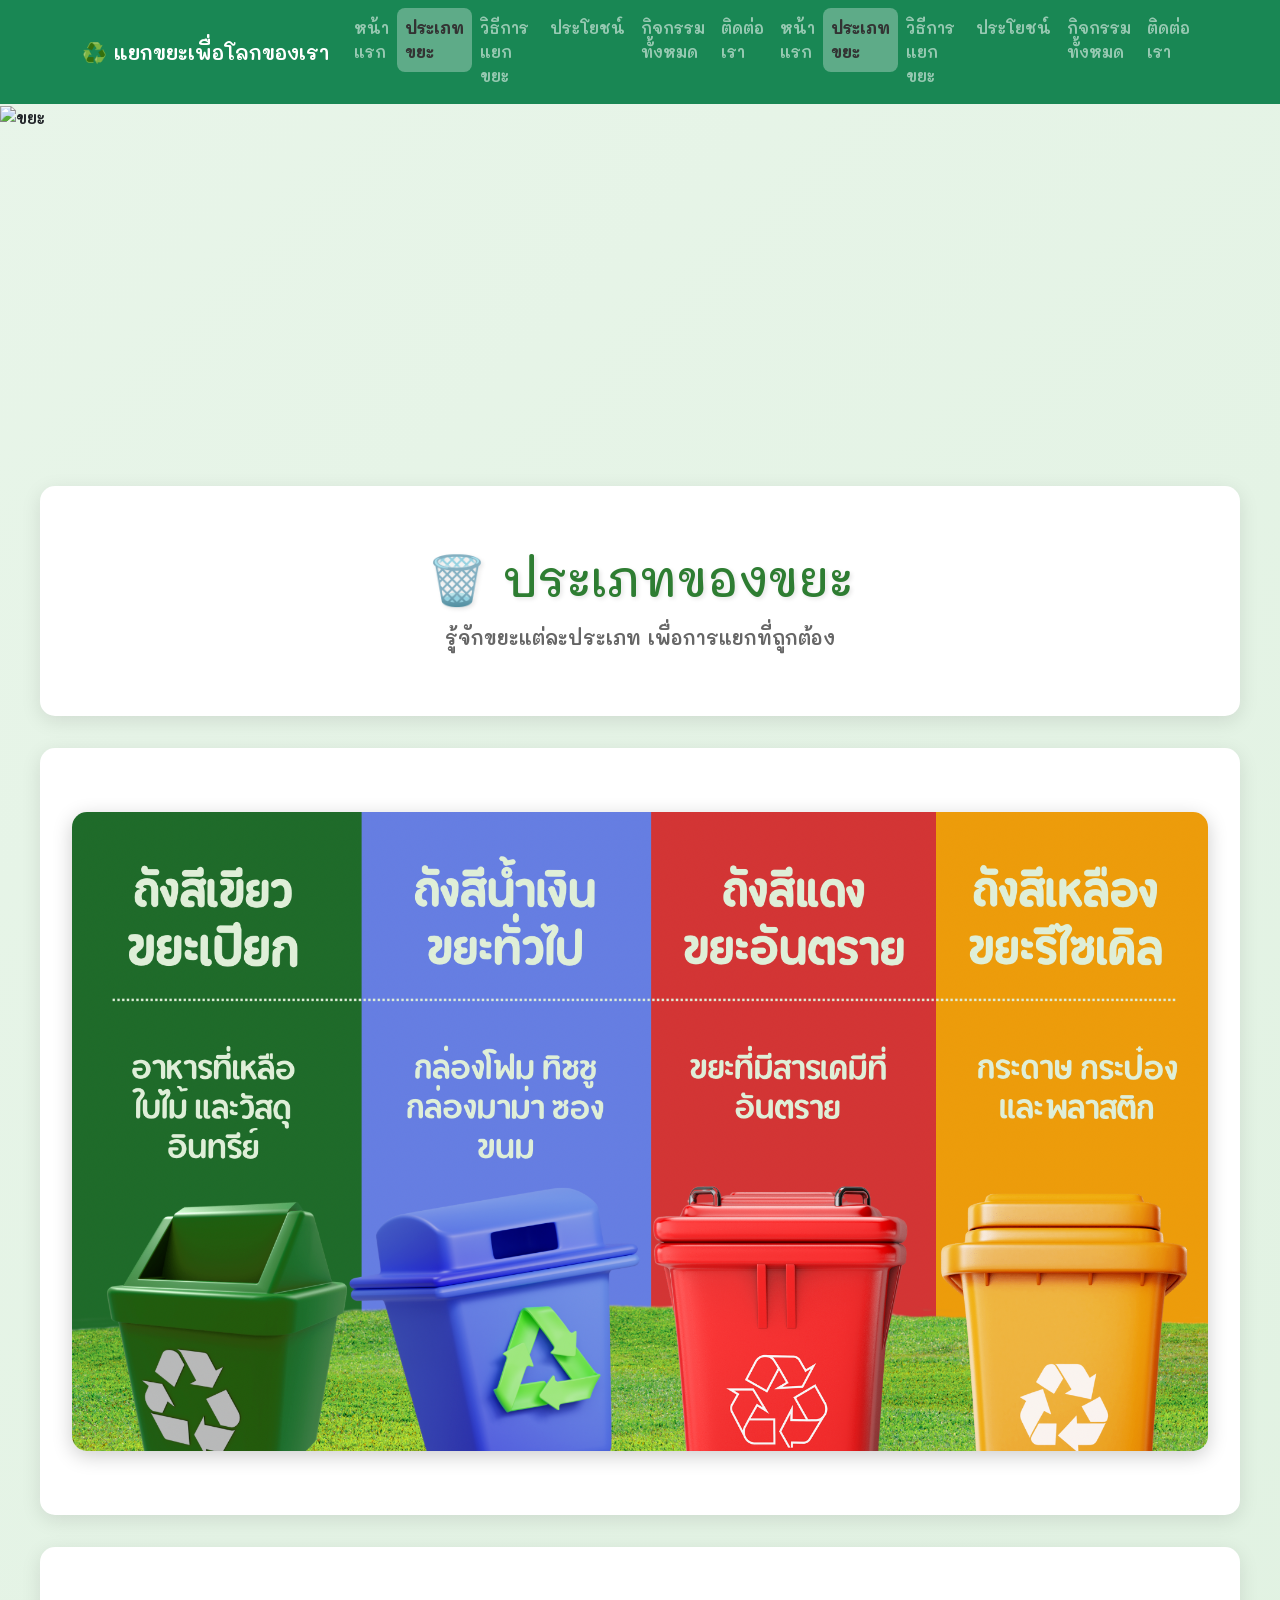
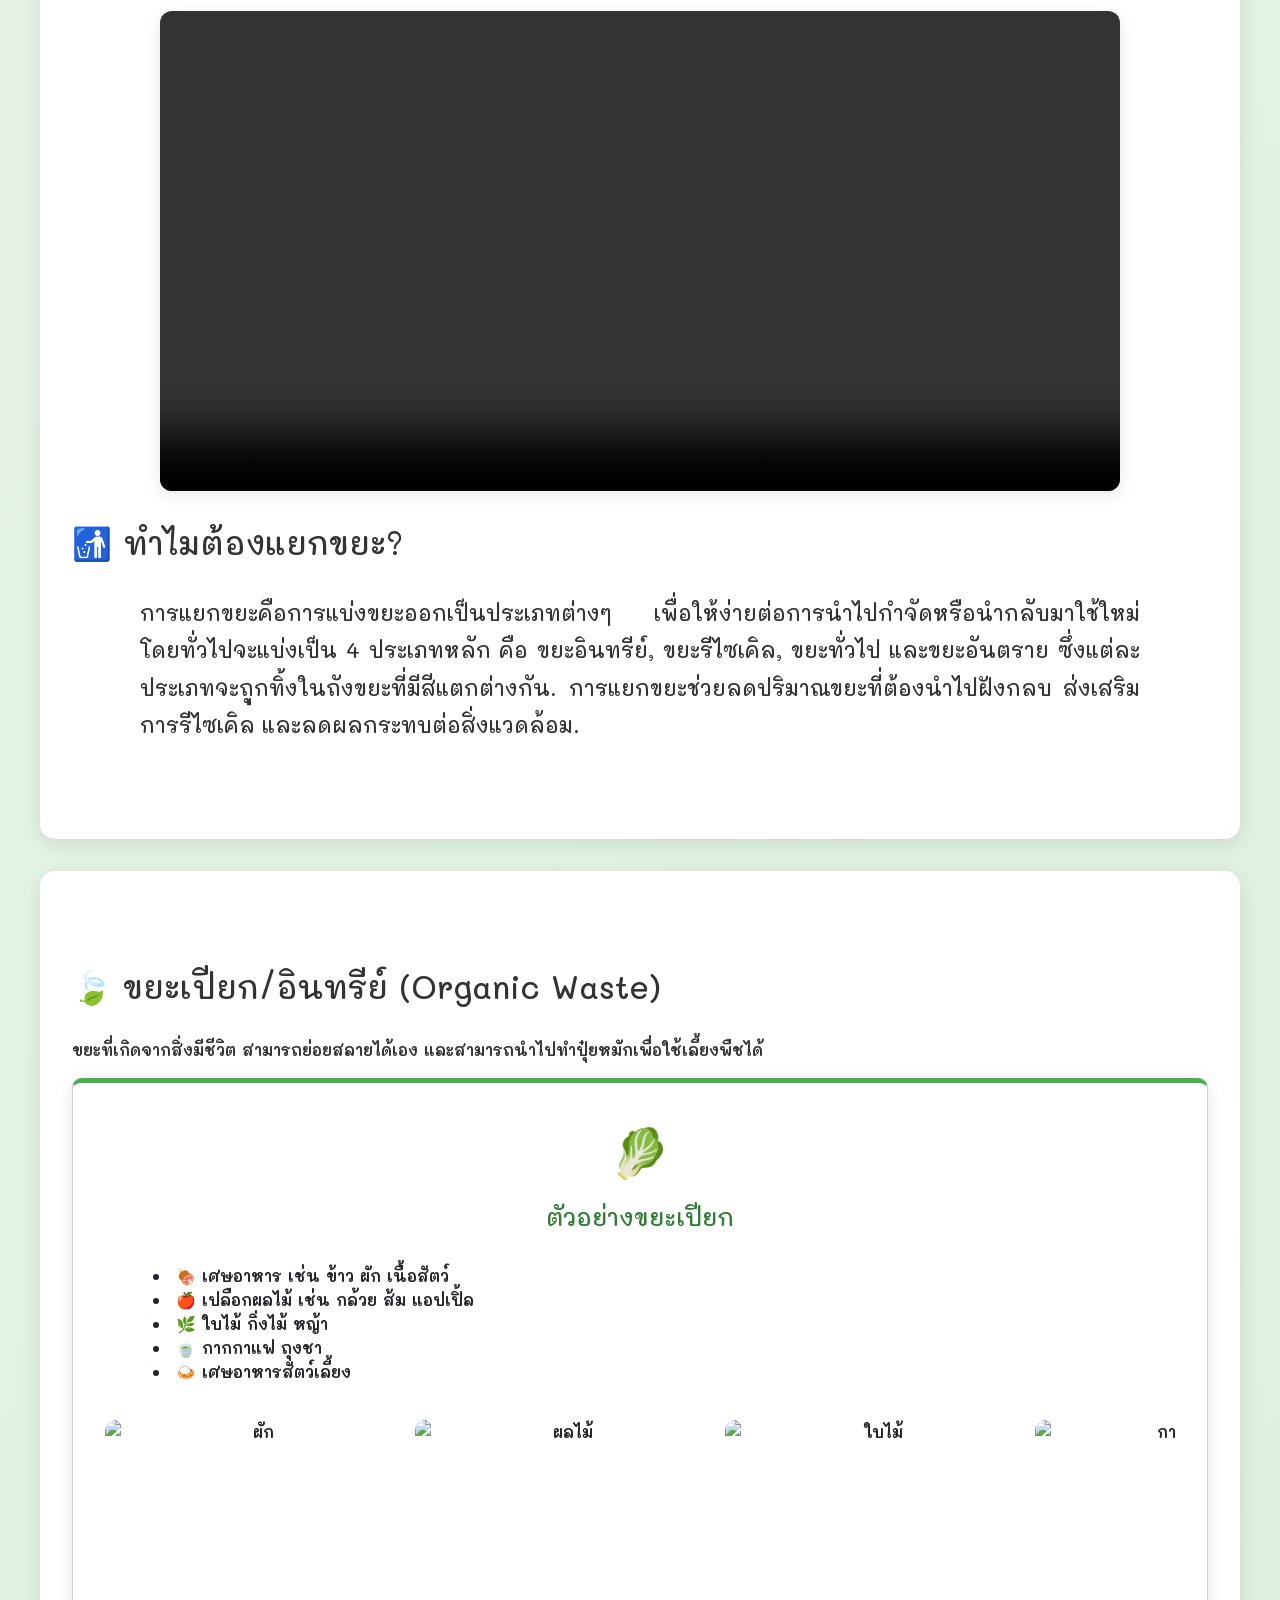
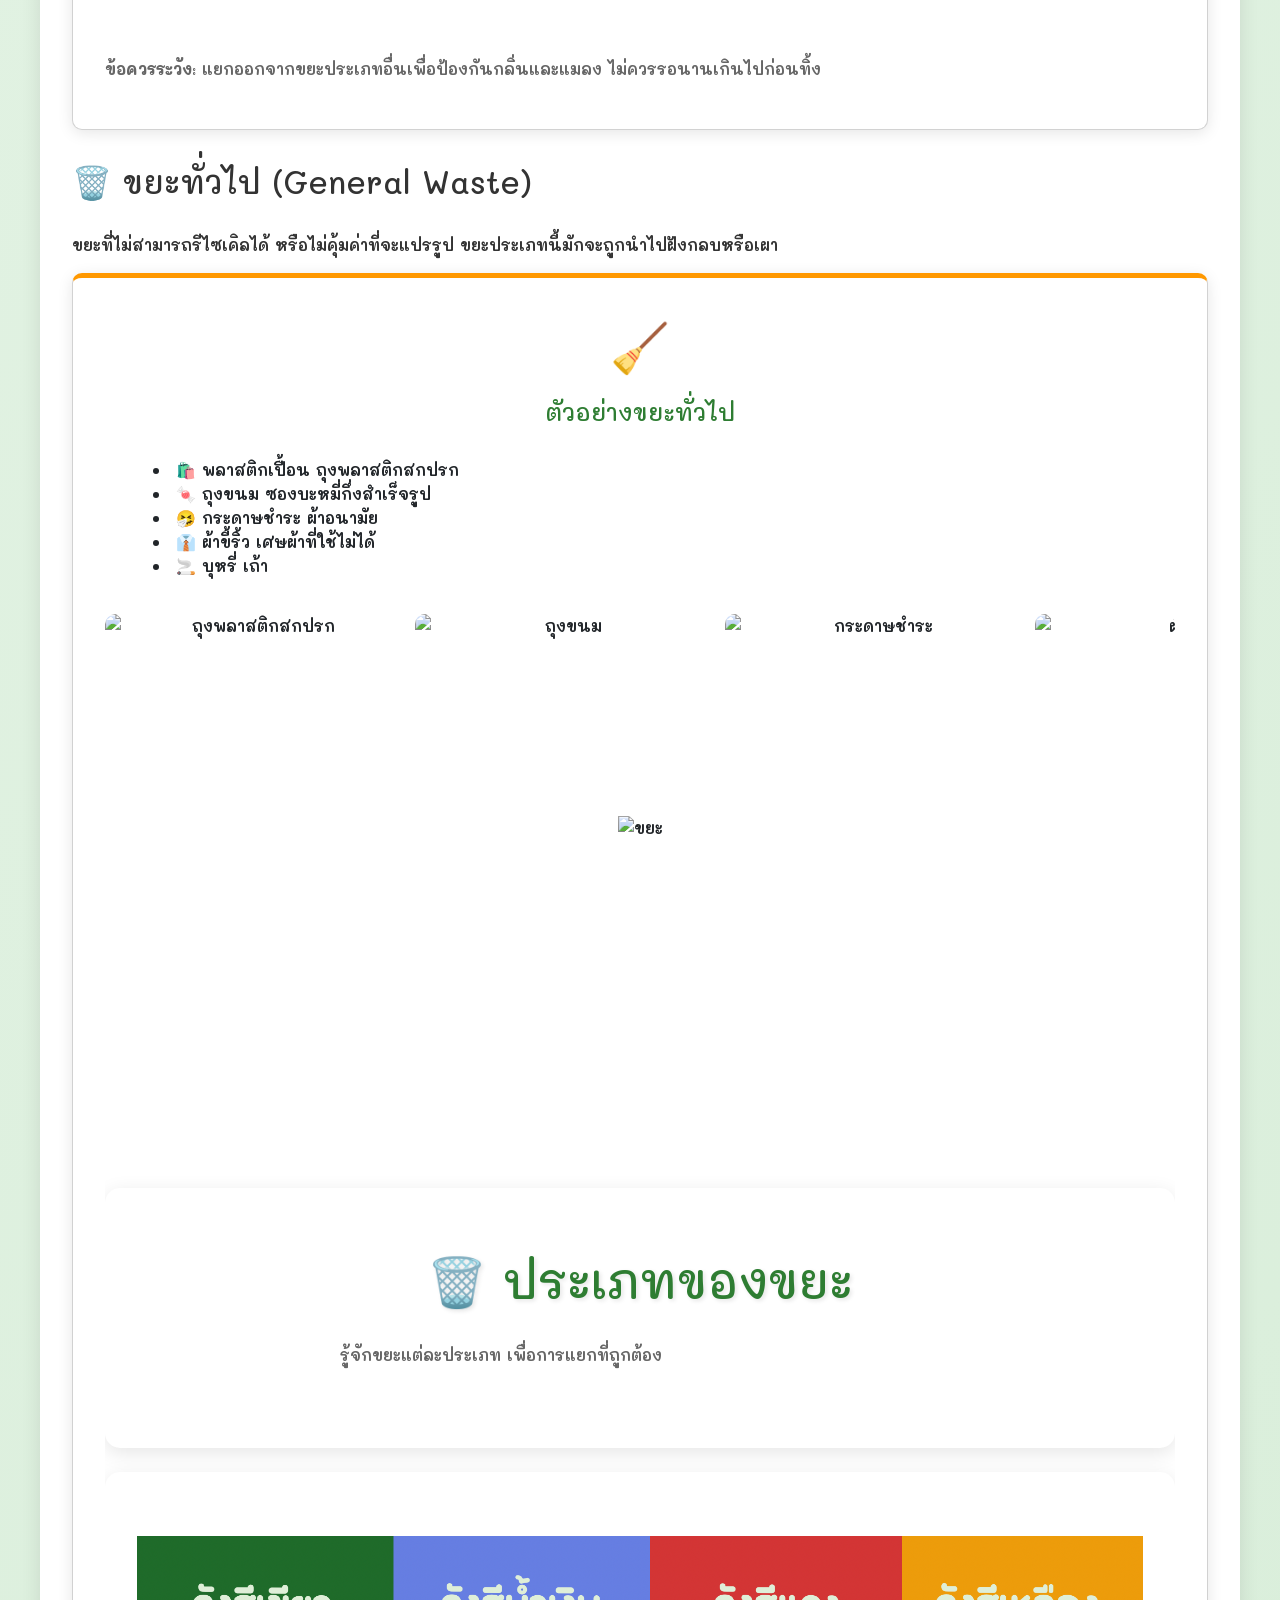
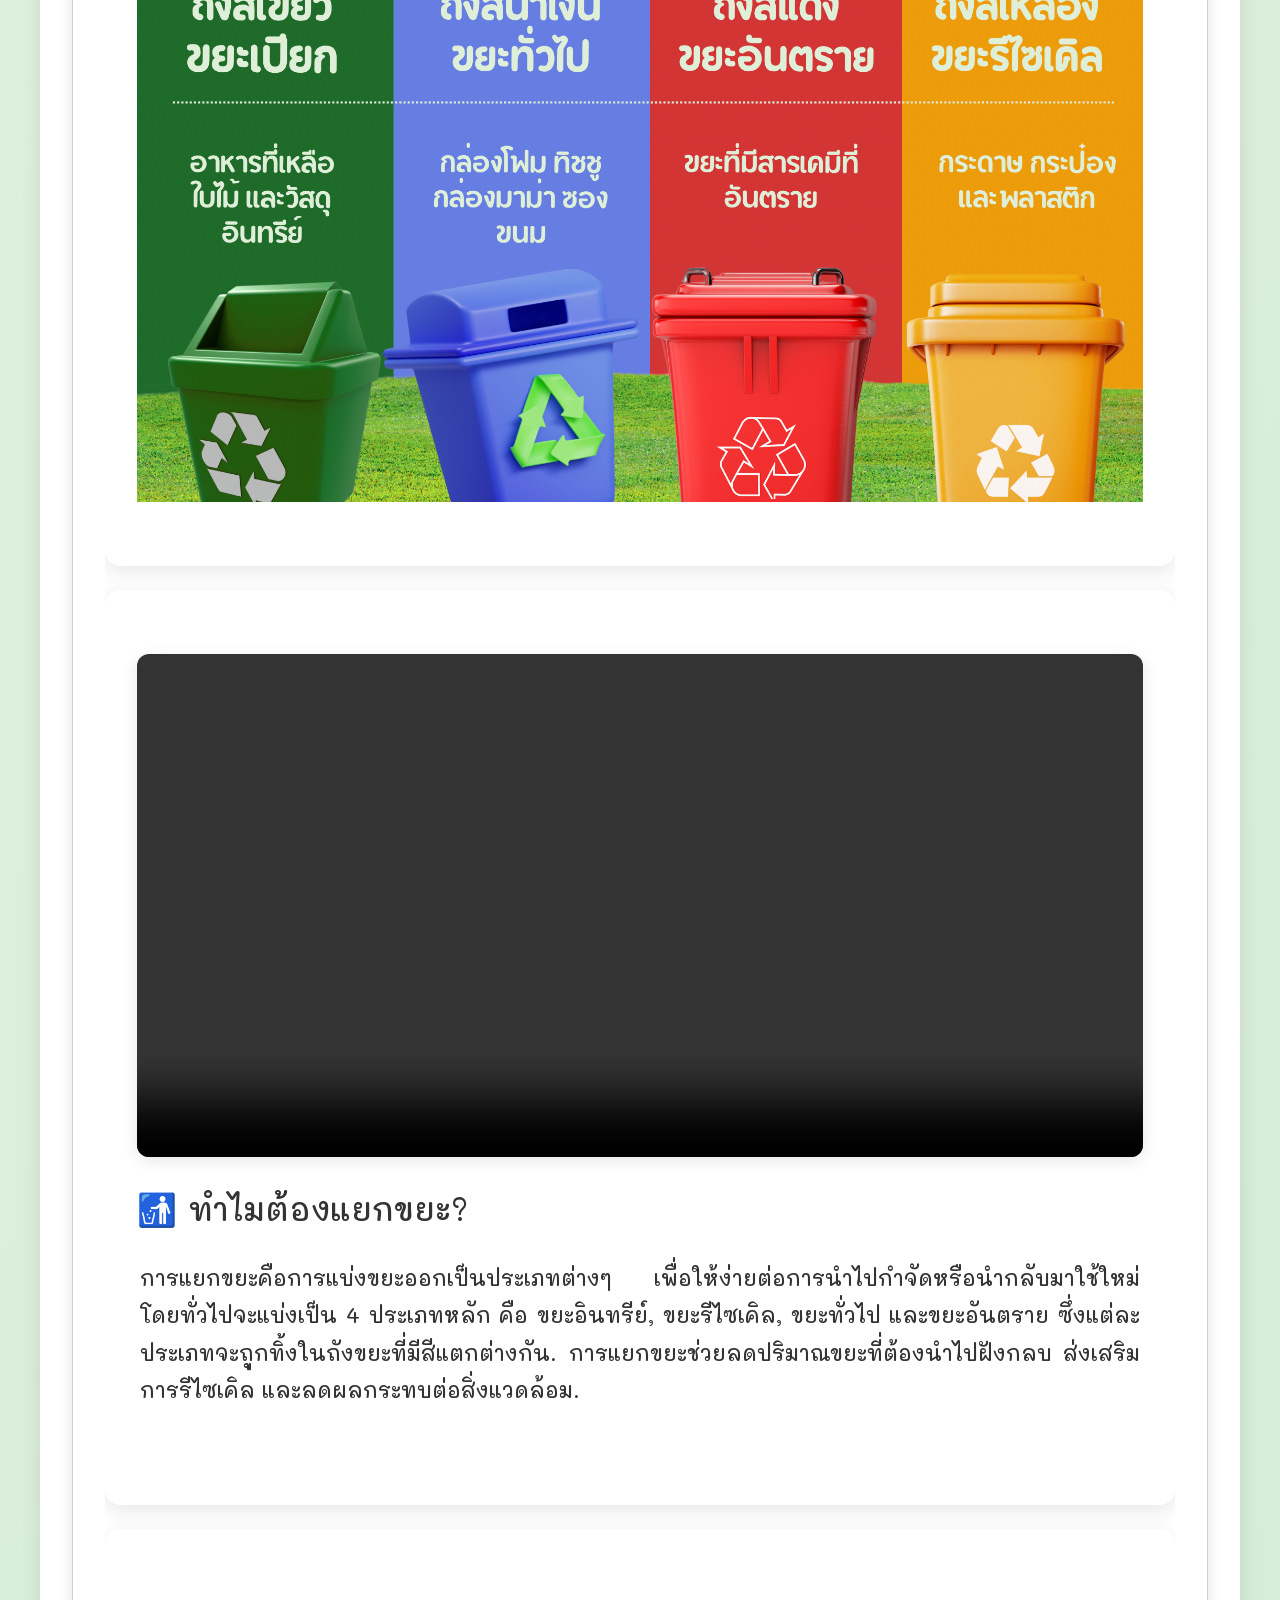
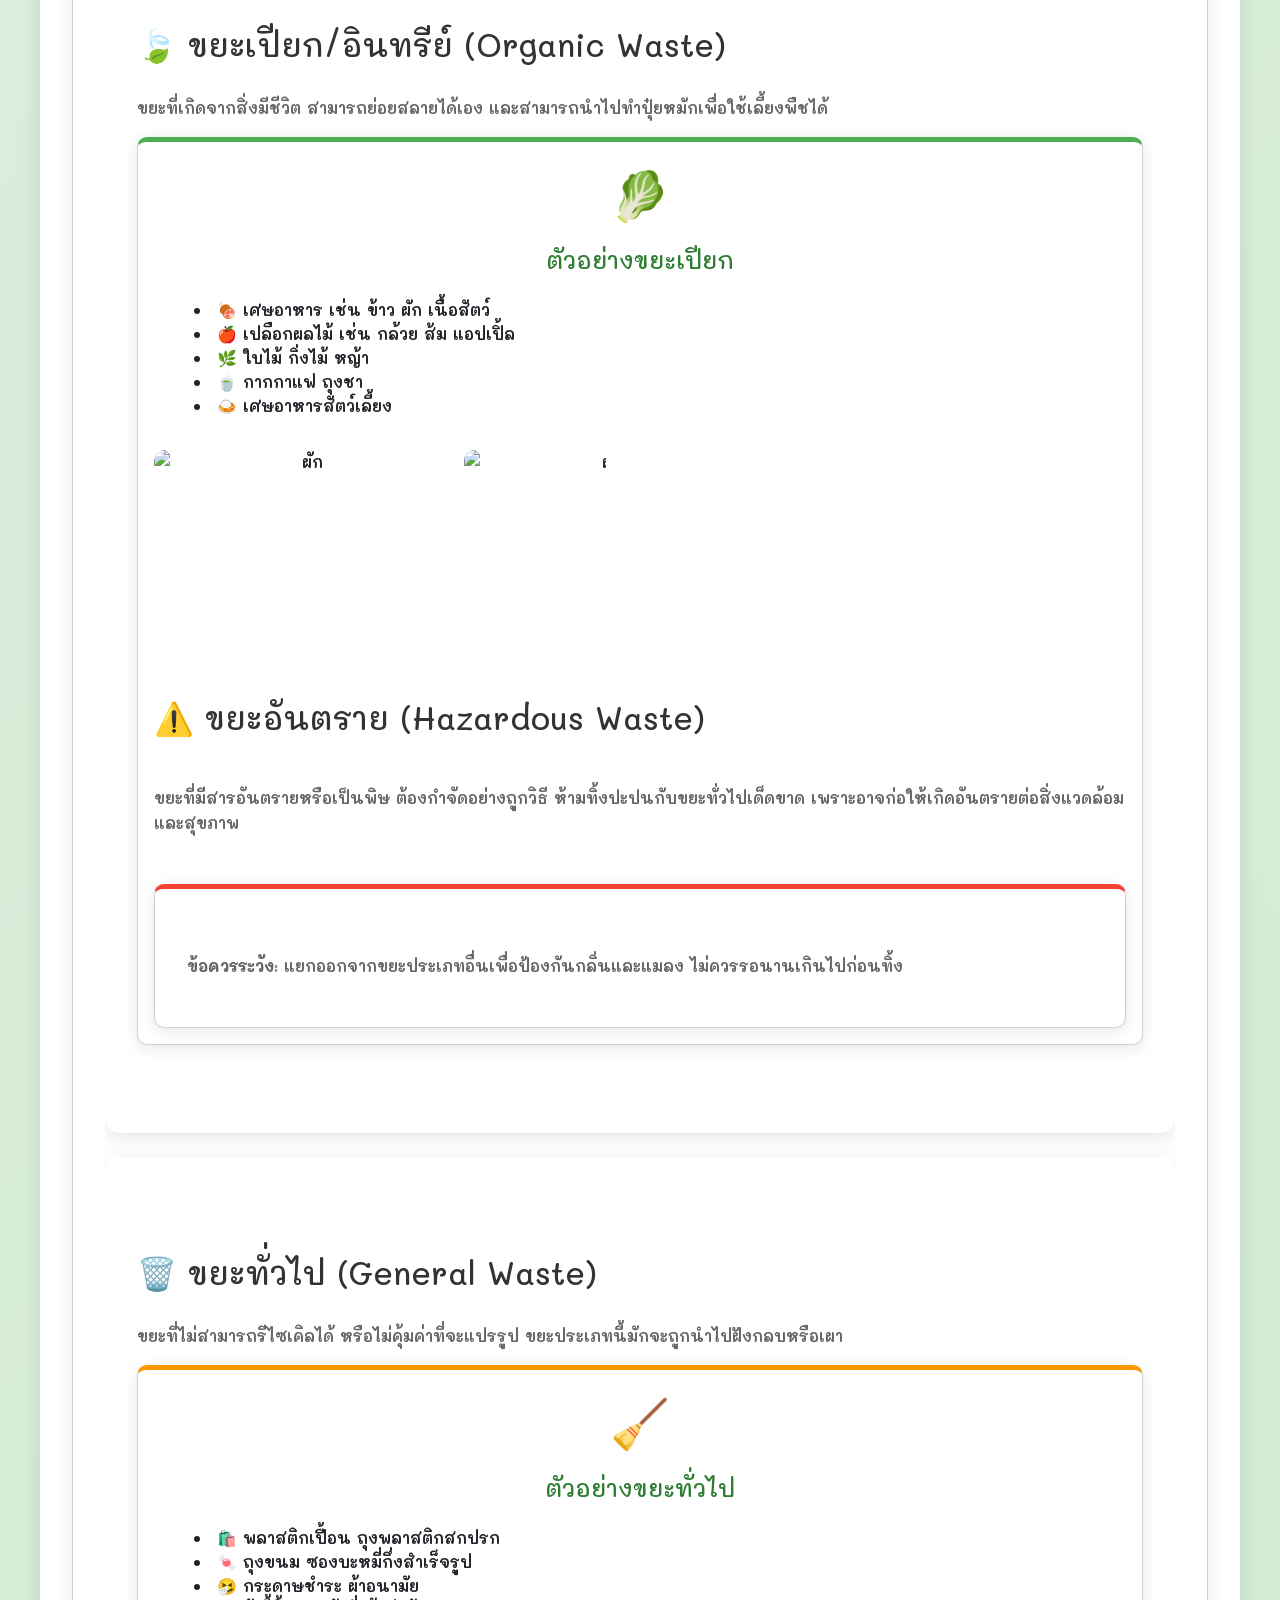
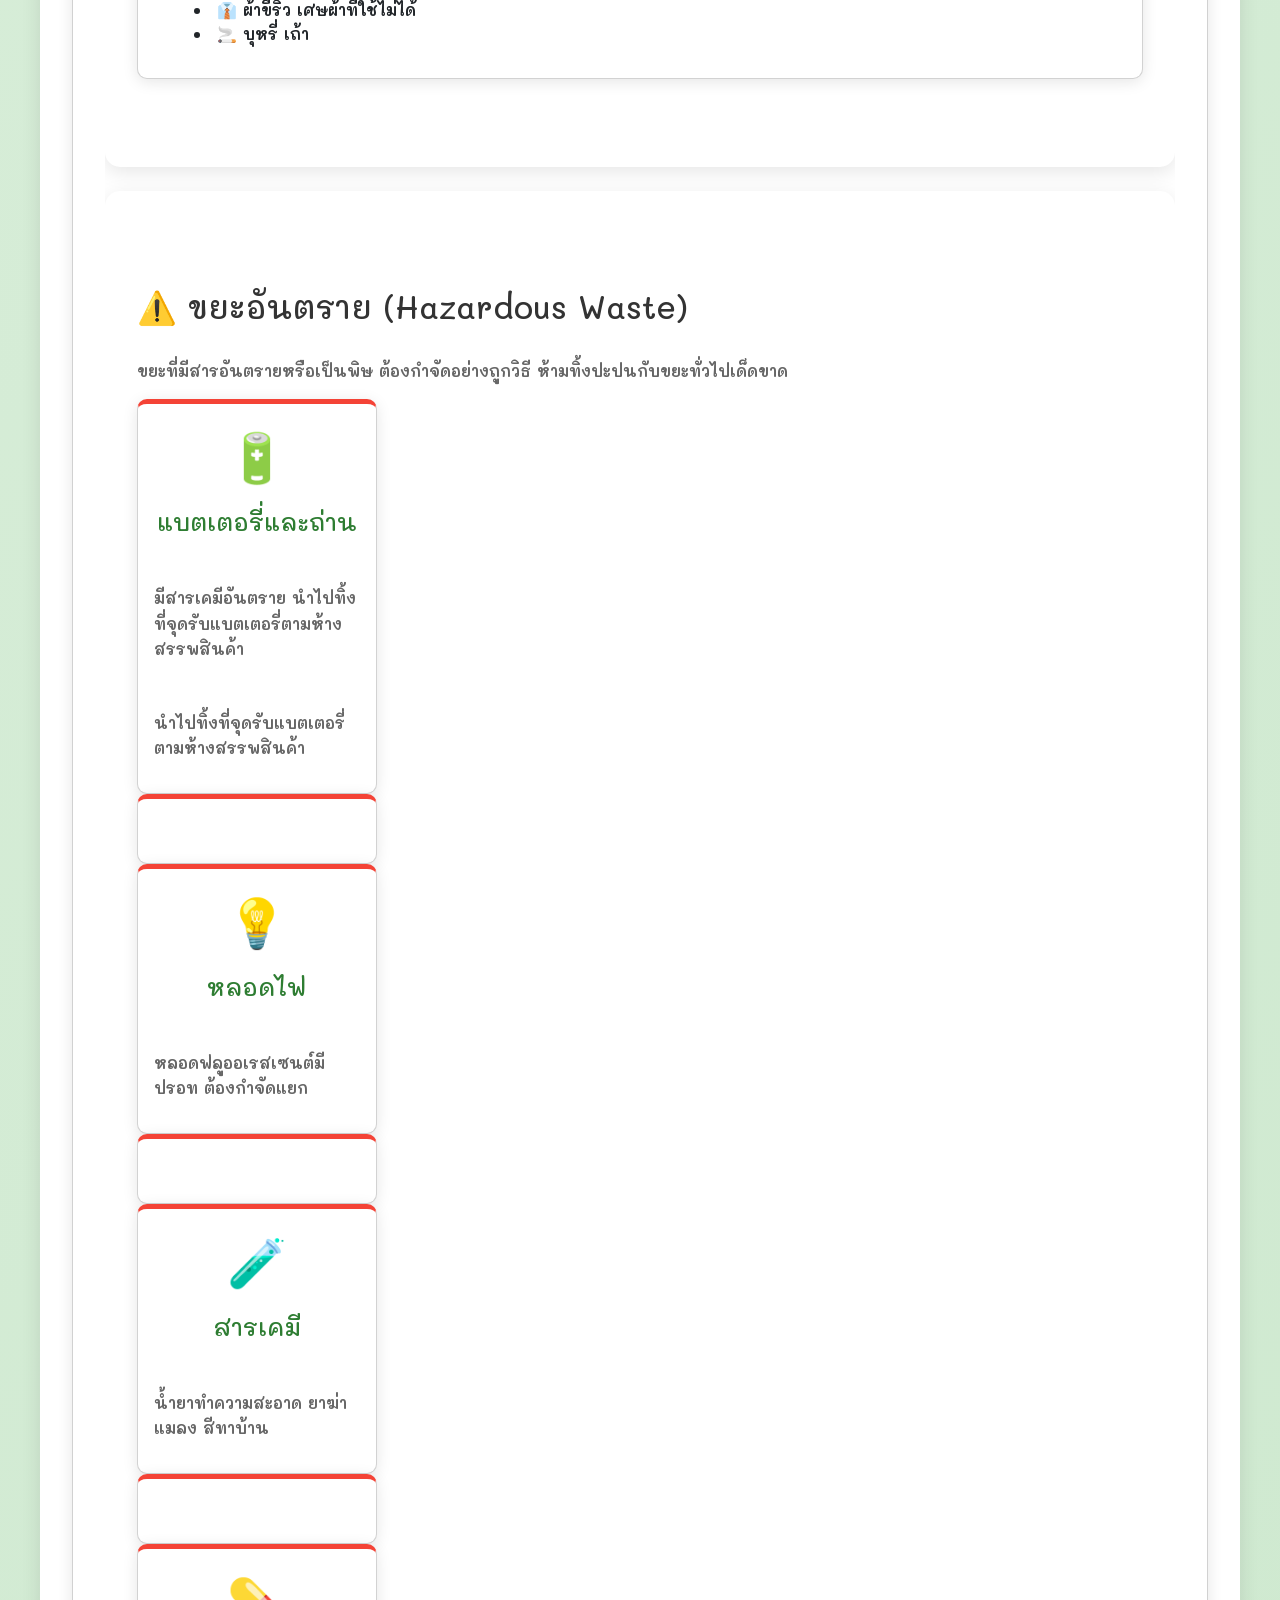
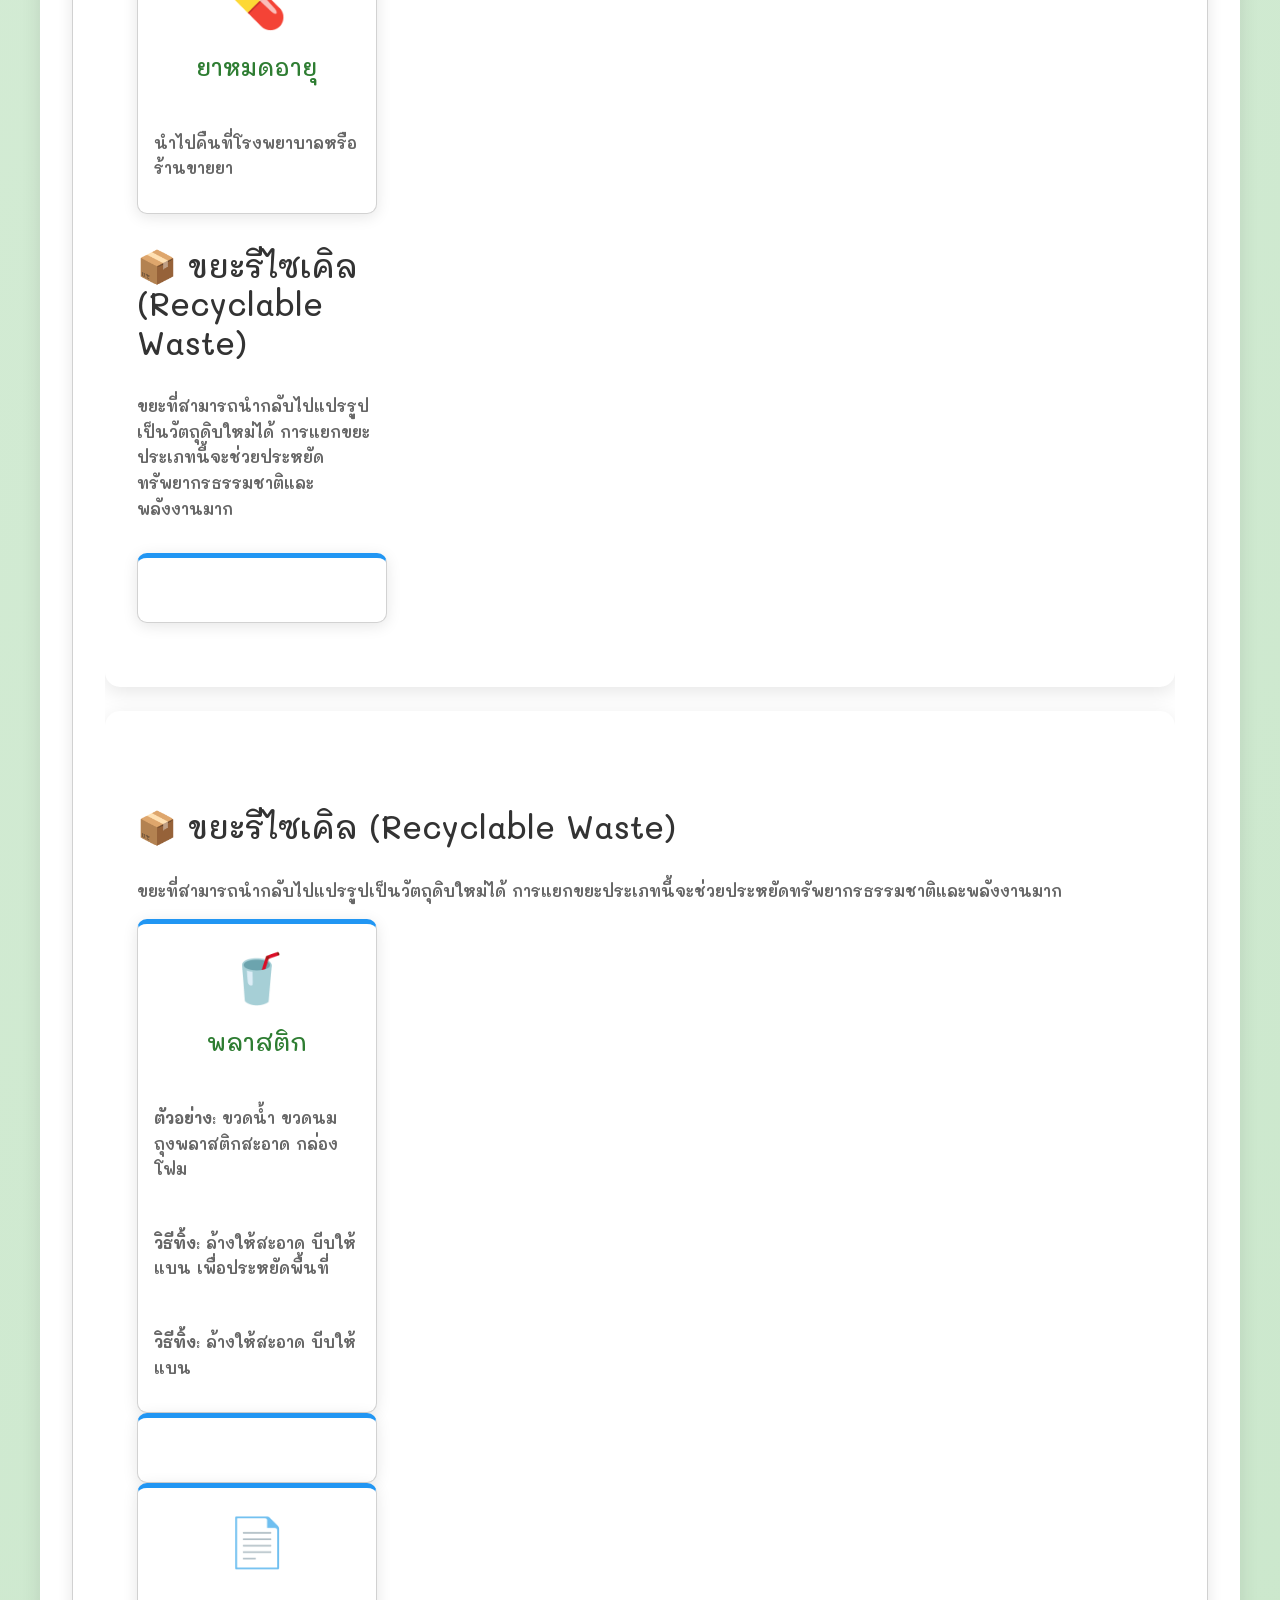
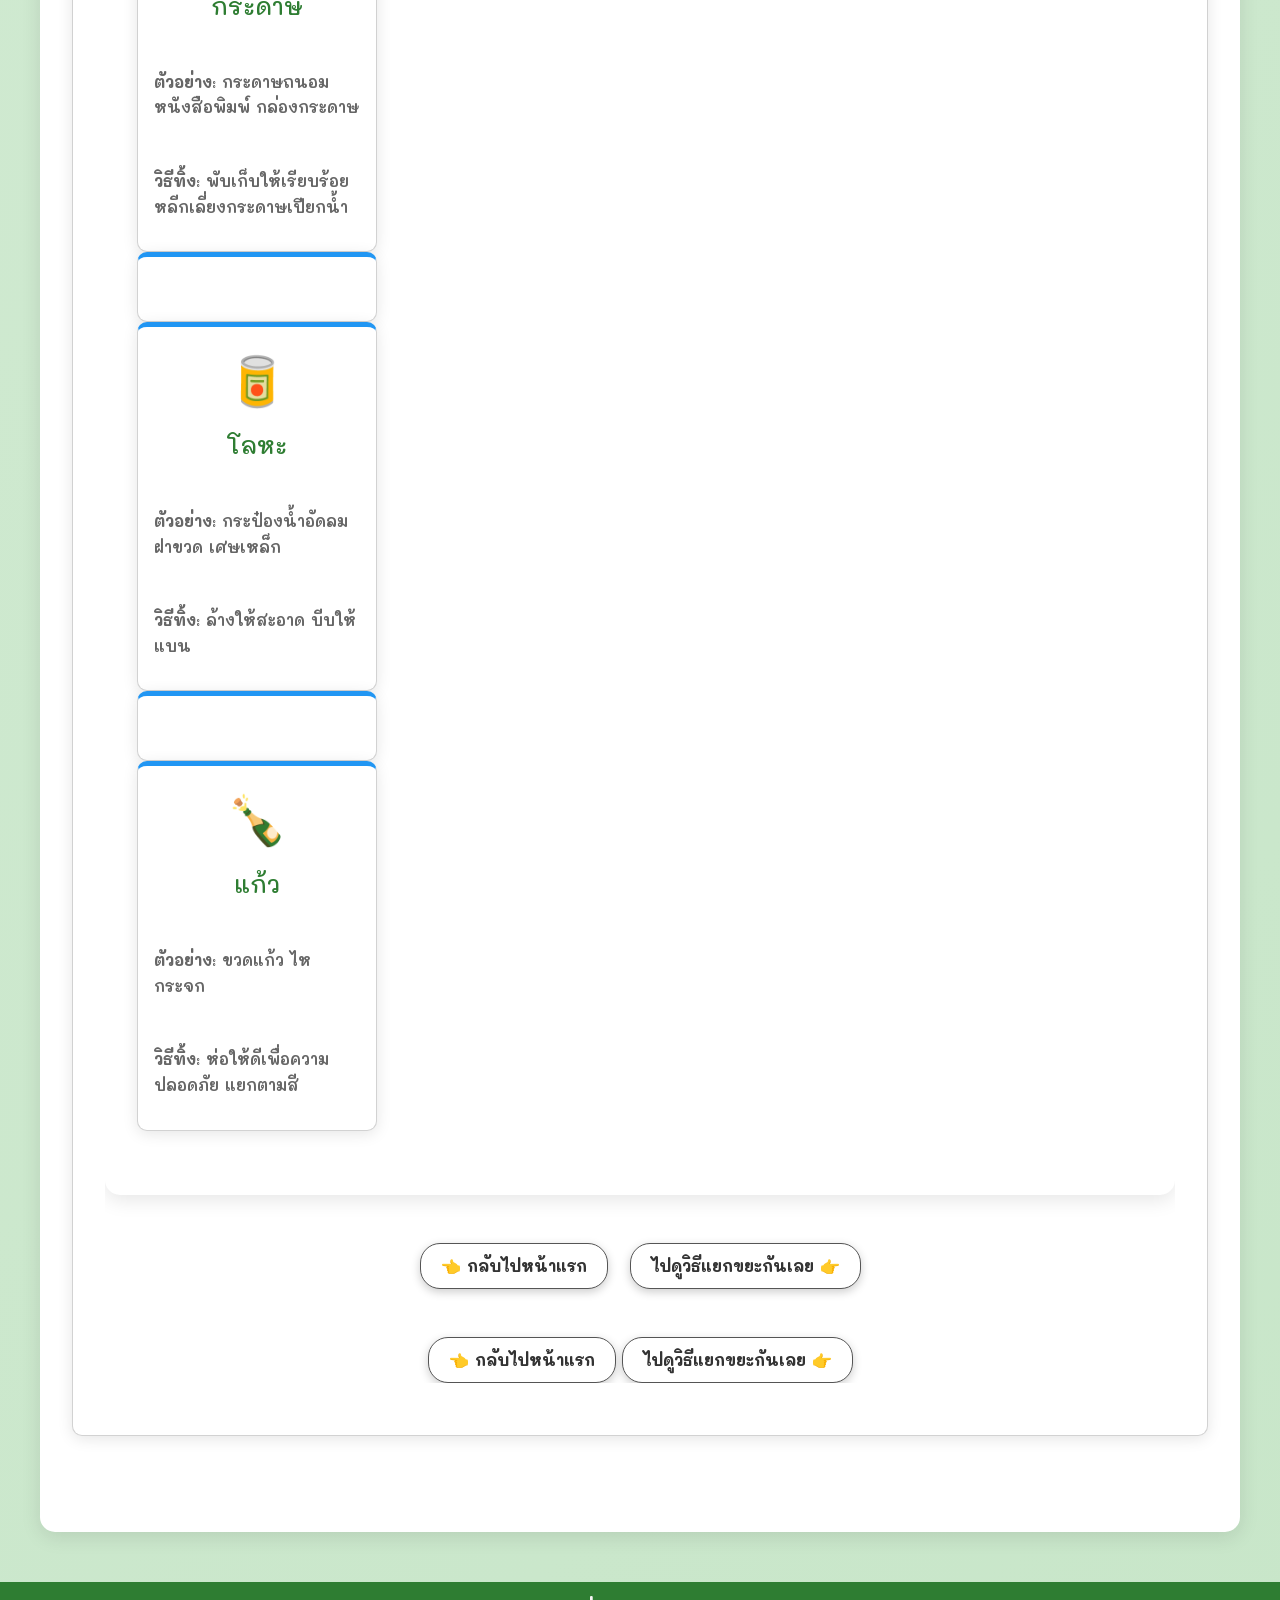
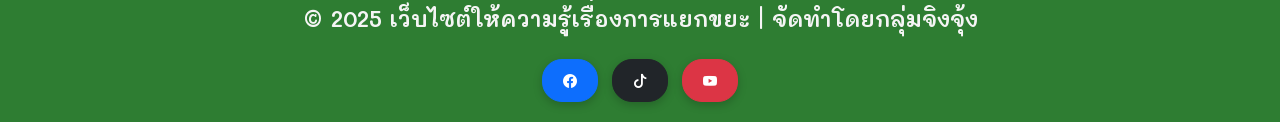
==== commit 2b18f6d5: "Update T2.html" ====
--- a/T2.html
+++ b/T2.html
@@ -1,114 +1,477 @@
 <!DOCTYPE html>
+<html lang="en">
+    <head>
+        <title>เว็บไซต์ให้ความรู้เรื่องการแยกขยะ</title>
+        <meta charset="UTF-8">
+        <meta name="viewport" content="width=device-width, initial-scale=1">
+        <link href="css/style.css" rel="stylesheet">
+        <link rel="stylesheet" href="css/bootstrap.min.css">
+        <script src="js/bootstrap.min.js"></script>
+        <link rel="stylesheet" href="https://cdn.jsdelivr.net/npm/bootstrap-icons@1.11.1/font/bootstrap-icons.css">
+        <link rel="stylesheet" href="T1.css">
+    </head>
+    <body>
+
+
+
+
+        <!-- สร้างเมนูไฟล์ -->
+         <nav class="navbar navbar-expand-sm navbar-dark bg-success sticky-top">
+            <div class="container">
+                <a href="#" class="navbar-brand">♻️ แยกขยะเพื่อโลกของเรา </a>
+            
+            <button class="navbar-toggler" data-bs-toggle="collapse" data-bs-target="#navbar1">
 <html lang="th">
 <head>
-<meta charset="UTF-8">
-<meta name="viewport" content="width=device-width, initial-scale=1.0">
-<title>เว็บไซต์ให้ความรู้เรื่องการแยกขยะ</title>
-
-<!-- Bootstrap CSS -->
-<link href="https://cdn.jsdelivr.net/npm/bootstrap@5.3.2/dist/css/bootstrap.min.css" rel="stylesheet">
-<!-- Bootstrap Icons -->
-<link rel="stylesheet" href="https://cdn.jsdelivr.net/npm/bootstrap-icons@1.11.1/font/bootstrap-icons.css">
-<!-- Custom CSS -->
-<link rel="stylesheet" href="css/style.css">
-<link rel="stylesheet" href="T1.css">
+    <meta charset="UTF-8">
+    <meta name="viewport" content="width=device-width, initial-scale=1.0">
+    <title>เว็บไซต์ให้ความรู้เรื่องการแยกขยะ</title>
+
+    <!-- Bootstrap CSS -->
+    <link href="https://cdn.jsdelivr.net/npm/bootstrap@5.3.2/dist/css/bootstrap.min.css" rel="stylesheet">
+    <!-- Bootstrap Icons -->
+    <link rel="stylesheet" href="https://cdn.jsdelivr.net/npm/bootstrap-icons@1.11.1/font/bootstrap-icons.css">
+    <!-- Custom CSS -->
+    <link rel="stylesheet" href="css/style.css">
+    <link rel="stylesheet" href="T1.css">
 </head>
 <body>
 
-<!-- Navbar -->
-<nav class="navbar navbar-expand-sm navbar-dark bg-success sticky-top">
-    <div class="container">
-        <a href="#" class="navbar-brand">♻️ แยกขยะเพื่อโลกของเรา</a>
-        <button class="navbar-toggler" type="button" data-bs-toggle="collapse" data-bs-target="#navbar1">
-            <span class="navbar-toggler-icon"></span>
-        </button>
-        <div class="collapse navbar-collapse" id="navbar1">
-            <ul class="navbar-nav ms-auto">
-                <li class="nav-item"><a href="index.html" class="nav-link">หน้าแรก</a></li>
-                <li class="nav-item"><a href="#" class="nav-link active">ประเภทขยะ</a></li>
-                <li class="nav-item"><a href="T3.html" class="nav-link">วิธีการแยกขยะ</a></li>
-                <li class="nav-item"><a href="T4.html" class="nav-link">ประโยชน์</a></li>
-                <li class="nav-item"><a href="T5.html" class="nav-link">กิจกรรมทั้งหมด</a></li>
-                <li class="nav-item"><a class="nav-link" data-bs-toggle="modal" data-bs-target="#myModal">ติดต่อเรา</a></li>
+    <!-- Navbar -->
+    <nav class="navbar navbar-expand-sm navbar-dark bg-success sticky-top">
+        <div class="container">
+            <a href="#" class="navbar-brand">♻️ แยกขยะเพื่อโลกของเรา</a>
+            <button class="navbar-toggler" type="button" data-bs-toggle="collapse" data-bs-target="#navbar1">
+                <span class="navbar-toggler-icon"></span>
+
+            </button>
+            <div class="collapse navbar-collapse" id="navbar1">
+                <ul class="navbar-nav ms-auto">
+                    <li class="nav-item">
+                        <a href="index.html"class="nav-link">หน้าแรก</a>
+                    </li>
+                    <li class="nav-item">
+                        <a href="#"class="nav-link active">ประเภทขยะ</a>
+                    </li>
+                    <li class="nav-item">
+                        <a href="T3.html"class="nav-link">วิธีการแยกขยะ</a>
+                    </li>
+                    <li class="nav-item">
+                        <a href="T4.html"class="nav-link">ประโยชน์</a>
+                    </li>
+                    <li class="nav-item">
+                        <a href="T5.html"class="nav-link">กิจกรรมทั้งหมด</a>
+                    </li>
+                    <li class="nav-item">
+                        <a class="nav-link" data-bs-toggle="modal" data-bs-target="#myModal">ติดต่อเรา</a>
+                    </li>
+
+                    <li class="nav-item"><a href="index.html" class="nav-link">หน้าแรก</a></li>
+                    <li class="nav-item"><a href="#" class="nav-link active">ประเภทขยะ</a></li>
+                    <li class="nav-item"><a href="T3.html" class="nav-link">วิธีการแยกขยะ</a></li>
+                    <li class="nav-item"><a href="T4.html" class="nav-link">ประโยชน์</a></li>
+                    <li class="nav-item"><a href="T5.html" class="nav-link">กิจกรรมทั้งหมด</a></li>
+                    <li class="nav-item"><a class="nav-link" data-bs-toggle="modal" data-bs-target="#myModal">ติดต่อเรา</a></li>
+                </ul>
+
+            </div>
+            </div>
+        </nav>
+
+        <div class="image-container">
+            <img src="https://rocketmedialab.co/wp-content/uploads/2022/04/piqsels.com-id-zkmfo-2048x1389.jpg" alt="ขยะ">
+        </div>
+
+
+
+
+        <section class="hero">
+            <!-- section: แบ่งส่วนเนื้อหา -->
+        
+            <h1>🗑️ ประเภทของขยะ</h1>
+            <!-- h1: หัวข้อหลักของหน้า (ควรมีเพียง 1 ต่อหน้า) -->
+        
+            <p>
+                รู้จักขยะแต่ละประเภท เพื่อการแยกที่ถูกต้อง
+            </p>
+            <!-- p: ย่อหน้าข้อความ -->
+        </section>
+
+
+
+        <section class="content">
+            <div class="img-background"> 
+                <img src="image/ประเภทขยะ.png" alt="แยกขยะ" class="hero-img">
+            </div>
+        </section>
+
+
+
+        <section class="content">
+            <div class="video-center">
+                <video width="960" height="320" controls autoplay loop muted>
+                    <source src="video/แยกขยะ_medium.mp4"type ="video/mp4">
+                    <source src="video/แยกขยะ_medium.webm" type="video/webm">    
+                    
+                    <p>Browser ของคุณไม่รองรับการเล่นไฟล์ Video</p>
+                </video>
+            </div>
+            <h2>🚮 ทำไมต้องแยกขยะ?</h2>
+                <h4>  การแยกขยะคือการแบ่งขยะออกเป็นประเภทต่างๆ 
+                    เพื่อให้ง่ายต่อการนำไปกำจัดหรือนำกลับมาใช้ใหม่ โดยทั่วไปจะแบ่งเป็น 4 ประเภทหลัก 
+                    คือ ขยะอินทรีย์, ขยะรีไซเคิล, ขยะทั่วไป และขยะอันตราย ซึ่งแต่ละประเภทจะถูกทิ้งในถังขยะที่มีสีแตกต่างกัน. 
+                    การแยกขยะช่วยลดปริมาณขยะที่ต้องนำไปฝังกลบ ส่งเสริมการรีไซเคิล และลดผลกระทบต่อสิ่งแวดล้อม.
+                </h4>  
+        </section> 
+
+        
+
+        <section class="content">
+            <h2>🍃 ขยะเปียก/อินทรีย์ (Organic Waste)</h2>
+            <p>
+                ขยะที่เกิดจากสิ่งมีชีวิต สามารถย่อยสลายได้เอง 
+                และสามารถนำไปทำปุ๋ยหมักเพื่อใช้เลี้ยงพืชได้
+            </p>
+            
+            <div class="card organic" style="margin-bottom: 2rem;">
+                <!-- inline style สำหรับเว้นระยะด้านล่าง -->
+                <span class="card-icon">🥬</span>
+                <h3>ตัวอย่างขยะเปียก</h3>
+                <ul style="margin-left: 2rem; margin-top: 1rem;">
+                    <!-- ul: unordered list = รายการแบบไม่มีเลข -->
+                    <!-- li: list item = รายการย่อย -->
+                    <li> 🍖  เศษอาหาร เช่น ข้าว ผัก เนื้อสัตว์  </li>
+                    <li> 🍎  เปลือกผลไม้ เช่น กล้วย ส้ม แอปเปิ้ล </li>
+                    <li> 🌿  ใบไม้ กิ่งไม้ หญ้า </li>
+                    <li> 🍵  กากกาแฟ ถุงชา </li>
+                    <li> 🍛  เศษอาหารสัตว์เลี้ยง </li>
+                </ul>
+                <div class="slider-wrapper">
+                <div class="slider">
+                    <div class="slide"><img src="https://cdn.pixabay.com/photo/2017/02/28/20/59/carrots-2106825_1280.jpg" alt="ผัก"></div>
+                    <div class="slide"><img src="https://cdn.pixabay.com/photo/2016/08/17/10/04/fruits-1600023_1280.jpg" alt="ผลไม้"></div>
+                    <div class="slide"><img src="https://cdn.pixabay.com/photo/2017/08/08/01/17/colorful-2609978_1280.jpg" alt="ใบไม้"></div>
+                    <div class="slide"><img src="https://cdn.pixabay.com/photo/2014/08/22/21/25/coffee-424763_1280.jpg" alt="กากกาแฟ"></div>
+                    <div class="slide"><img src="https://cdn.pixabay.com/photo/2017/07/26/16/48/bread-2542308_1280.jpg" alt="เศษอาหารสัตว์เลี้ยง "></div>
+
+                    <!-- ทำซ้ำภาพอีกครั้งเพื่อให้เลื่อนต่อเนื่อง -->
+                    <div class="slide"><img src="https://cdn.pixabay.com/photo/2017/02/28/20/59/carrots-2106825_1280.jpg" alt="ผัก"></div>
+                    <div class="slide"><img src="https://cdn.pixabay.com/photo/2016/08/17/10/04/fruits-1600023_1280.jpg" alt="ผลไม้"></div>
+                    <div class="slide"><img src="https://cdn.pixabay.com/photo/2017/08/08/01/17/colorful-2609978_1280.jpg" alt="ใบไม้"></div>
+                    <div class="slide"><img src="https://cdn.pixabay.com/photo/2014/08/22/21/25/coffee-424763_1280.jpg" alt="กากกาแฟ"></div>
+                    <div class="slide"><img src="https://cdn.pixabay.com/photo/2017/07/26/16/48/bread-2542308_1280.jpg" alt="เศษอาหารสัตว์เลี้ยง "></div>
+                </div>
+                </div>
+                <p style="margin-top: 1rem;">
+                    <strong>ข้อควรระวัง:</strong> 
+                    แยกออกจากขยะประเภทอื่นเพื่อป้องกันกลิ่นและแมลง 
+                    ไม่ควรรอนานเกินไปก่อนทิ้ง
+                </p>
+            </div>
+            
+            <h2>🗑️ ขยะทั่วไป (General Waste)</h2>
+            <p>
+                ขยะที่ไม่สามารถรีไซเคิลได้ หรือไม่คุ้มค่าที่จะแปรรูป 
+                ขยะประเภทนี้มักจะถูกนำไปฝังกลบหรือเผา
+            </p>
+            
+            <div class="card general" style="margin-bottom: 2rem;">
+                <span class="card-icon">🧹</span>
+                <h3>ตัวอย่างขยะทั่วไป</h3>
+                <ul style="margin-left: 2rem; margin-top: 1rem;">
+                    <li> 🛍️  พลาสติกเปื้อน ถุงพลาสติกสกปรก</li>
+                    <li> 🍬  ถุงขนม ซองบะหมี่กึ่งสำเร็จรูป</li>
+                    <li> 🤧  กระดาษชำระ ผ้าอนามัย</li>
+                    <li> 👔  ผ้าขี้ริ้ว เศษผ้าที่ใช้ไม่ได้</li>
+                    <li> 🚬  บุหรี่ เถ้า</li>
+                </ul>
+                <div class="slider-wrapper">
+                <div class="slider">
+                    <div class="slide"><img src="https://cdn.pixabay.com/photo/2013/04/03/19/52/garbage-100203_1280.jpg" alt="ถุงพลาสติกสกปรก"></div>
+                    <div class="slide"><img src="https://cdn.pixabay.com/photo/2019/01/20/00/13/chips-3942875_1280.jpg" alt="ถุงขนม"></div>
+                    <div class="slide"><img src="https://cdn.pixabay.com/photo/2014/04/04/17/51/toilet-paper-313820_1280.jpg" alt="กระดาษชำระ"></div>
+                    <div class="slide"><img src="https://cdn.pixabay.com/photo/2014/01/15/08/17/rags-245431_1280.jpg" alt="ผ้าขี้ริ้ว"></div>
+                    <div class="slide"><img src="https://cdn.pixabay.com/photo/2013/02/20/07/21/cigarettes-83571_1280.jpg" alt="บุหรี่"></div>
+
+                    <!-- ทำซ้ำภาพอีกครั้งเพื่อให้เลื่อนต่อเนื่อง -->
+                    <div class="slide"><img src="https://cdn.pixabay.com/photo/2013/04/03/19/52/garbage-100203_1280.jpg" alt="ถุงพลาสติกสกปรก"></div>
+                    <div class="slide"><img src="https://cdn.pixabay.com/photo/2019/01/20/00/13/chips-3942875_1280.jpg" alt="ถุงขนม"></div>
+                    <div class="slide"><img src="https://cdn.pixabay.com/photo/2014/04/04/17/51/toilet-paper-313820_1280.jpg" alt="กระดาษชำระ"></div>
+                    <div class="slide"><img src="https://cdn.pixabay.com/photo/2014/01/15/08/17/rags-245431_1280.jpg" alt="ผ้าขี้ริ้ว"></div>
+                    <div class="slide"><img src="https://cdn.pixabay.com/photo/2013/02/20/07/21/cigarettes-83571_1280.jpg" alt="บุหรี่"></div>
+                </div>
+    </nav>
+
+    <!-- Image Header -->
+    <div class="image-container">
+        <img src="https://rocketmedialab.co/wp-content/uploads/2022/04/piqsels.com-id-zkmfo-2048x1389.jpg" alt="ขยะ" class="img-fluid w-100">
+    </div>
+
+    <!-- Hero Section -->
+    <section class="hero text-center my-4">
+        <h1>🗑️ ประเภทของขยะ</h1>
+        <p>รู้จักขยะแต่ละประเภท เพื่อการแยกที่ถูกต้อง</p>
+    </section>
+
+    <!-- Content Section: Image -->
+    <section class="content text-center my-4">
+        <img src="image/ประเภทขยะ.png" alt="แยกขยะ" class="img-fluid hero-img">
+    </section>
+
+    <!-- Video Section -->
+    <section class="content text-center my-4">
+        <div class="video-center mb-3">
+            <video width="100%" max-width="960" height="auto" controls autoplay loop muted>
+                <source src="video/แยกขยะ_medium.mp4" type="video/mp4">
+                <source src="video/แยกขยะ_medium.webm" type="video/webm">
+                <p>Browser ของคุณไม่รองรับการเล่นไฟล์ Video</p>
+            </video>
+        </div>
+        <h2>🚮 ทำไมต้องแยกขยะ?</h2>
+        <h4>
+            การแยกขยะคือการแบ่งขยะออกเป็นประเภทต่างๆ 
+            เพื่อให้ง่ายต่อการนำไปกำจัดหรือนำกลับมาใช้ใหม่ โดยทั่วไปจะแบ่งเป็น 4 ประเภทหลัก 
+            คือ ขยะอินทรีย์, ขยะรีไซเคิล, ขยะทั่วไป และขยะอันตราย ซึ่งแต่ละประเภทจะถูกทิ้งในถังขยะที่มีสีแตกต่างกัน. 
+            การแยกขยะช่วยลดปริมาณขยะที่ต้องนำไปฝังกลบ ส่งเสริมการรีไซเคิล และลดผลกระทบต่อสิ่งแวดล้อม.
+        </h4>
+    </section>
+
+    <!-- Organic Waste -->
+    <section class="content my-4">
+        <h2>🍃 ขยะเปียก/อินทรีย์ (Organic Waste)</h2>
+        <p>ขยะที่เกิดจากสิ่งมีชีวิต สามารถย่อยสลายได้เอง และสามารถนำไปทำปุ๋ยหมักเพื่อใช้เลี้ยงพืชได้</p>
+        <div class="card organic mb-4 p-3">
+            <span class="card-icon">🥬</span>
+            <h3>ตัวอย่างขยะเปียก</h3>
+            <ul class="ms-4 mt-2">
+                <li>🍖 เศษอาหาร เช่น ข้าว ผัก เนื้อสัตว์</li>
+                <li>🍎 เปลือกผลไม้ เช่น กล้วย ส้ม แอปเปิ้ล</li>
+                <li>🌿 ใบไม้ กิ่งไม้ หญ้า</li>
+                <li>🍵 กากกาแฟ ถุงชา</li>
+                <li>🍛 เศษอาหารสัตว์เลี้ยง</li>
             </ul>
-        </div>
+            <div class="slider-wrapper my-3">
+                <div class="slider d-flex overflow-hidden">
+                    <div class="slide flex-shrink-0"><img src="https://cdn.pixabay.com/photo/2017/02/28/20/59/carrots-2106825_1280.jpg" class="img-fluid" alt="ผัก"></div>
+                    <div class="slide flex-shrink-0"><img src="https://cdn.pixabay.com/photo/2016/08/17/10/04/fruits-1600023_1280.jpg" class="img-fluid" alt="ผลไม้"></div>
+                    <div class="slide flex-shrink-0"><img src="https://cdn.pixabay.com/photo/2017/08/08/01/17/colorful-2609978_1280.jpg" class="img-fluid" alt="ใบไม้"></div>
+                    <div class="slide flex-shrink-0"><img src="https://cdn.pixabay.com/photo/2014/08/22/21/25/coffee-424763_1280.jpg" class="img-fluid" alt="กากกาแฟ"></div>
+                    <div class="slide flex-shrink-0"><img src="https://cdn.pixabay.com/photo/2017/07/26/16/48/bread-2542308_1280.jpg" class="img-fluid" alt="เศษอาหารสัตว์เลี้ยง"></div>
+                </div>
+            </div>
+            
+            <h2>⚠️ ขยะอันตราย (Hazardous Waste)</h2>
+            <p>
+                ขยะที่มีสารอันตรายหรือเป็นพิษ ต้องกำจัดอย่างถูกวิธี 
+                ห้ามทิ้งปะปนกับขยะทั่วไปเด็ดขาด เพราะอาจก่อให้เกิดอันตรายต่อสิ่งแวดล้อมและสุขภาพ
+            </p>
+            
+            <div class="grid">
+                <div class="card hazard">
+            <p><strong>ข้อควรระวัง:</strong> แยกออกจากขยะประเภทอื่นเพื่อป้องกันกลิ่นและแมลง ไม่ควรรอนานเกินไปก่อนทิ้ง</p>
+        </div>
+    </section>
+
+    <!-- General Waste -->
+    <section class="content my-4">
+        <h2>🗑️ ขยะทั่วไป (General Waste)</h2>
+        <p>ขยะที่ไม่สามารถรีไซเคิลได้ หรือไม่คุ้มค่าที่จะแปรรูป ขยะประเภทนี้มักจะถูกนำไปฝังกลบหรือเผา</p>
+        <div class="card general mb-4 p-3">
+            <span class="card-icon">🧹</span>
+            <h3>ตัวอย่างขยะทั่วไป</h3>
+            <ul class="ms-4 mt-2">
+                <li>🛍️ พลาสติกเปื้อน ถุงพลาสติกสกปรก</li>
+                <li>🍬 ถุงขนม ซองบะหมี่กึ่งสำเร็จรูป</li>
+                <li>🤧 กระดาษชำระ ผ้าอนามัย</li>
+                <li>👔 ผ้าขี้ริ้ว เศษผ้าที่ใช้ไม่ได้</li>
+                <li>🚬 บุหรี่ เถ้า</li>
+            </ul>
+        </div>
+    </section>
+
+    <!-- Hazardous Waste -->
+    <section class="content my-4">
+        <h2>⚠️ ขยะอันตราย (Hazardous Waste)</h2>
+        <p>ขยะที่มีสารอันตรายหรือเป็นพิษ ต้องกำจัดอย่างถูกวิธี ห้ามทิ้งปะปนกับขยะทั่วไปเด็ดขาด</p>
+        <div class="row row-cols-1 row-cols-md-2 row-cols-lg-4 g-3">
+            <div class="col">
+                <div class="card hazard p-3">
+                    <span class="card-icon">🔋</span>
+                    <h3>แบตเตอรี่และถ่าน</h3>
+                    <p>มีสารเคมีอันตราย นำไปทิ้งที่จุดรับแบตเตอรี่ตามห้างสรรพสินค้า</p>
+                    <p>นำไปทิ้งที่จุดรับแบตเตอรี่ตามห้างสรรพสินค้า</p>
+                </div>
+                
+                <div class="card hazard">
+            </div>
+            <div class="col">
+                <div class="card hazard p-3">
+                    <span class="card-icon">💡</span>
+                    <h3>หลอดไฟ</h3>
+                    <p>หลอดฟลูออเรสเซนต์มีปรอท ต้องกำจัดแยก</p>
+                </div>
+                
+                <div class="card hazard">
+            </div>
+            <div class="col">
+                <div class="card hazard p-3">
+                    <span class="card-icon">🧪</span>
+                    <h3>สารเคมี</h3>
+                    <p>น้ำยาทำความสะอาด ยาฆ่าแมลง สีทาบ้าน</p>
+                </div>
+                
+                <div class="card hazard">
+            </div>
+            <div class="col">
+                <div class="card hazard p-3">
+                    <span class="card-icon">💊</span>
+                    <h3>ยาหมดอายุ</h3>
+                    <p>นำไปคืนที่โรงพยาบาลหรือร้านขายยา</p>
+                </div>
+            </div>
+
+
+            <h2>📦 ขยะรีไซเคิล (Recyclable Waste)</h2>
+                <p>
+                    ขยะที่สามารถนำกลับไปแปรรูปเป็นวัตถุดิบใหม่ได้ 
+                    การแยกขยะประเภทนี้จะช่วยประหยัดทรัพยากรธรรมชาติและพลังงานมาก
+                </p>
+        
+        <!-- Grid สำหรับแสดงประเภทขยะรีไซเคิล -->
+            <div class="grid">
+                <div class="card recycle">
+        </div>
+    </section>
+
+    <!-- Recyclable Waste -->
+    <section class="content my-4">
+        <h2>📦 ขยะรีไซเคิล (Recyclable Waste)</h2>
+        <p>ขยะที่สามารถนำกลับไปแปรรูปเป็นวัตถุดิบใหม่ได้ การแยกขยะประเภทนี้จะช่วยประหยัดทรัพยากรธรรมชาติและพลังงานมาก</p>
+        <div class="row row-cols-1 row-cols-md-2 row-cols-lg-4 g-3">
+            <div class="col">
+                <div class="card recycle p-3">
+                    <span class="card-icon">🥤</span>
+                    <h3>พลาสติก</h3>
+                    <p><strong>ตัวอย่าง:</strong> ขวดน้ำ ขวดนม ถุงพลาสติกสะอาด กล่องโฟม</p>
+                    <!-- strong: ทำให้ตัวหนา เน้นข้อความสำคัญ -->
+                    <p><strong>วิธีทิ้ง:</strong> ล้างให้สะอาด บีบให้แบน เพื่อประหยัดพื้นที่</p>
+                    <p><strong>วิธีทิ้ง:</strong> ล้างให้สะอาด บีบให้แบน</p>
+                </div>
+                
+                <div class="card recycle">
+            </div>
+            <div class="col">
+                <div class="card recycle p-3">
+                    <span class="card-icon">📄</span>
+                    <h3>กระดาษ</h3>
+                    <p><strong>ตัวอย่าง:</strong> กระดาษถนอม หนังสือพิมพ์ กล่องกระดาษ</p>
+                    <p><strong>วิธีทิ้ง:</strong> พับเก็บให้เรียบร้อย หลีกเลี่ยงกระดาษเปียกน้ำ</p>
+                </div>
+                
+                <div class="card recycle">
+            </div>
+            <div class="col">
+                <div class="card recycle p-3">
+                    <span class="card-icon">🥫</span>
+                    <h3>โลหะ</h3>
+                    <p><strong>ตัวอย่าง:</strong> กระป๋องน้ำอัดลม ฝาขวด เศษเหล็ก</p>
+                    <p><strong>วิธีทิ้ง:</strong> ล้างให้สะอาด บีบให้แบน</p>
+                </div>
+                
+                <div class="card recycle">
+            </div>
+            <div class="col">
+                <div class="card recycle p-3">
+                    <span class="card-icon">🍾</span>
+                    <h3>แก้ว</h3>
+                    <p><strong>ตัวอย่าง:</strong> ขวดแก้ว ไห กระจก</p>
+                    <p><strong>วิธีทิ้ง:</strong> ห่อให้ดีเพื่อความปลอดภัย แยกตามสี</p>
+                </div>
+            </div>
+        </div>
+    </section>
+
+    <!-- Navigation Buttons -->
+    <div class="text-center my-4">
+        <a href="index.html" class="btn btn-success mx-2">👈 กลับไปหน้าแรก</a>
+        <a href="T3.html" class="btn btn-success mx-2">ไปดูวิธีแยกขยะกันเลย 👉</a>
     </div>
-</nav>
-
-<!-- Image Header -->
-<div class="image-container">
-    <img src="https://rocketmedialab.co/wp-content/uploads/2022/04/piqsels.com-id-zkmfo-2048x1389.jpg" class="img-fluid w-100" alt="ขยะ">
-</div>
-
-<!-- Hero Section -->
-<section class="hero text-center my-4">
-    <h1>🗑️ ประเภทของขยะ</h1>
-    <p>รู้จักขยะแต่ละประเภท เพื่อการแยกที่ถูกต้อง</p>
-</section>
-
-<!-- Content Sections (Organic, General, Hazardous, Recyclable) -->
-<!-- สามารถใช้โค้ดจาก HTML ของคุณที่ส่งมาก่อนได้ -->
-
-<!-- Modal Contact Form -->
-<div class="modal fade" id="myModal" tabindex="-1" aria-labelledby="modalLabel" aria-hidden="true">
-    <div class="modal-dialog">
-        <div class="modal-content">
-            <div class="modal-header">
-                <h5 class="modal-title" id="modalLabel">ติดต่อเรา</h5>
-                <button type="button" class="btn-close" data-bs-dismiss="modal"></button>
-            </div>
-            <div class="modal-body">
-                <form>
-                    <div class="mb-3">
-                        <label>ชื่อ-นามสกุล *</label>
-                        <input type="text" class="form-control" required placeholder="กรอกชื่อ-นามสกุล">
+
+            <a href="index.html" class="btn btn-success">👈 กลับไปหน้าแรก</a>
+            <a href="T3.html" class="btn btn-success">ไปดูวิธีแยกขยะกันเลย 👉</a>
+        
+
+        </section>
+
+
+
+        <div class="modal fade" id="myModal">
+                <div class="modal-dialog">
+                    <div class="modal-content">
+                        <div class="modal-header">
+                            <h5 class="modal-title">ติดต่อเรา</h5>
+                            <button class="btn-close" data-bs-dismiss="modal"></button>
+                        </div>
+                        <div class="modal-body">
+                            <form>
+                                <div class="from-group">
+                                    <label>ชื่อ-นามสกุล *</label>
+                                    <input type="text" required placeholder="กรอกชื่อ-นามสกุล" class="form-control">
+                                </div>
+                                <div class="from-group">
+                                    <label>E-mail *</label>
+                                    <input type="email" required placeholder="example@domain.com" class="form-control">
+                                </div>
+                                <div class="from-group">
+                                    <label>เบอร์โทรศัพท์</label>
+                                    <input type="tel" placeholder="0XX-XXX-XXXX" class="form-control">
+                                </div>
+                                <div class="from-group">
+                                    <label for="subject">เรื่องที่ต้องการติดต่อ *</label>
+                                    <select id="subject" name="subject" required> <!-- required: บังคับกรอก -->
+                                        <option value="">-- กรุณาระบุเรื่องที่ต้องการติดต่อ --</option>
+                                        <option value="question">สอบถามข้อมูล</option>
+                                        <option value="suggestion">ข้อเสนอแนะ</option>
+                                        <option value="cooperation">ประสานงานความร่วมมือ</option>
+                                        <option value="complaint">ร้องเรียน</option>
+                                        <option value="other">อื่นๆ</option>
+                                    </select>
+                                </div>   
+                                <div class="from-group">
+                                    <label>รายละเอียด</label>
+                                    <textarea rows="6" cols="30" class="form-control"></textarea>
+                                </div>
+                            </form>
+                        </div>
+                        <div class="modal-footer">
+                            <button class="btn btn-danger" data-bs-dismiss="modal">ยกเลิก</button>
+                            <button class="btn btn-outline-success">ส่งข้อมูล</button>
+                        </div>
                     </div>
-                    <div class="mb-3">
-                        <label>E-mail *</label>
-                        <input type="email" class="form-control" required placeholder="example@domain.com">
-                    </div>
-                    <div class="mb-3">
-                        <label>เบอร์โทรศัพท์</label>
-                        <input type="tel" class="form-control" placeholder="0XX-XXX-XXXX">
-                    </div>
-                    <div class="mb-3">
-                        <label>เรื่องที่ต้องการติดต่อ *</label>
-                        <select class="form-select" required>
-                            <option value="">-- กรุณาระบุเรื่องที่ต้องการติดต่อ --</option>
-                            <option value="question">สอบถามข้อมูล</option>
-                            <option value="suggestion">ข้อเสนอแนะ</option>
-                            <option value="cooperation">ประสานงานความร่วมมือ</option>
-                            <option value="complaint">ร้องเรียน</option>
-                            <option value="other">อื่นๆ</option>
-                        </select>
-                    </div>
-                    <div class="mb-3">
-                        <label>รายละเอียด</label>
-                        <textarea class="form-control" rows="5"></textarea>
-                    </div>
-                </form>
-            </div>
-            <div class="modal-footer">
-                <button class="btn btn-danger" data-bs-dismiss="modal">ยกเลิก</button>
-                <button class="btn btn-outline-success">ส่งข้อมูล</button>
-            </div>
-        </div>
-    </div>
-</div>
-
-<!-- Footer -->
-<footer class="footer bg-success text-white mt-4 p-3">
-    <div class="container text-center">
-        <p>&copy; 2025 เว็บไซต์ให้ความรู้เรื่องการแยกขยะ | จัดทำโดยกลุ่มจิงจุ้ง</p>
+                </div>
+           </div>
+
+
+   
+
+        
+    
+
+    </body>
+    <footer class="footer">
+        <div class="container">
+            <p>&copy;  2025 เว็บไซต์ให้ความรู้เรื่องการแยกขยะ | จัดทำโดยกลุ่มจิงจุ้ง</p>    
+        </div>
         <div class="social-links">
-            <a href="https://facebook.com/" target="_blank" class="btn btn-primary btn-sm mx-1"><i class="bi bi-facebook"></i></a>
-            <a href="https://www.tiktok.com/" target="_blank" class="btn btn-dark btn-sm mx-1"><i class="bi bi-tiktok"></i></a>
-            <a href="https://www.youtube.com/" target="_blank" class="btn btn-danger btn-sm mx-1"><i class="bi bi-youtube"></i></a>
-        </div>
-    </div>
-</footer>
-
-<!-- Bootstrap JS Bundle (รวม Popper) -->
-<script src="https://cdn.jsdelivr.net/npm/bootstrap@5.3.2/dist/js/bootstrap.bundle.min.js"></script>
-</body>
+                <a href="https://facebook.com/" target="_blank" class="btn btn-primary btn-sm mx-1">
+                    <i class="bi bi-facebook"></i>
+                </a>
+                <a href="https://www.tiktok.com/" target="_blank" class="btn btn-dark btn-sm mx-1">
+                    <i class="bi bi-tiktok"></i>
+                </a>
+                <a href="https://www.youtube.com/" target="_blank" class="btn btn-danger btn-sm mx-1">
+                    <i class="bi bi-youtube"></i>
+                </a>
+            </div>
+    </footer>
 </html>
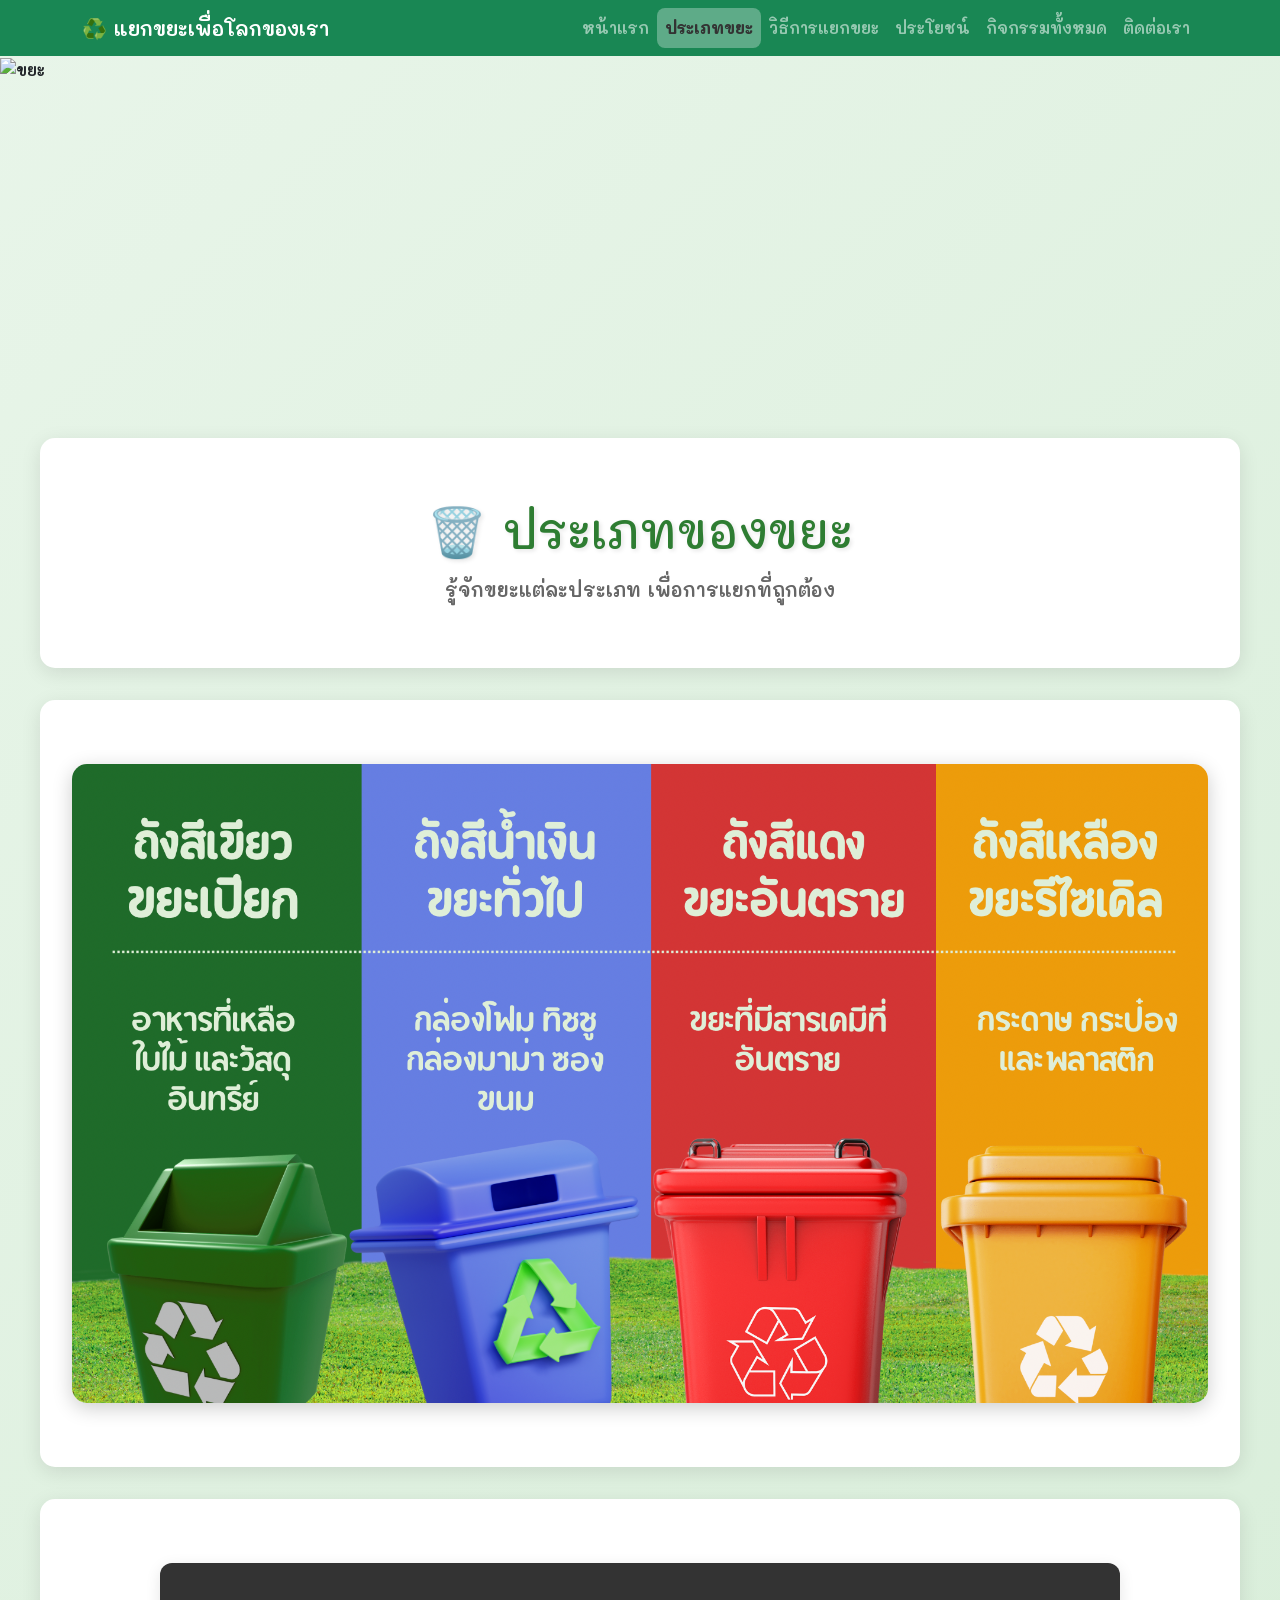
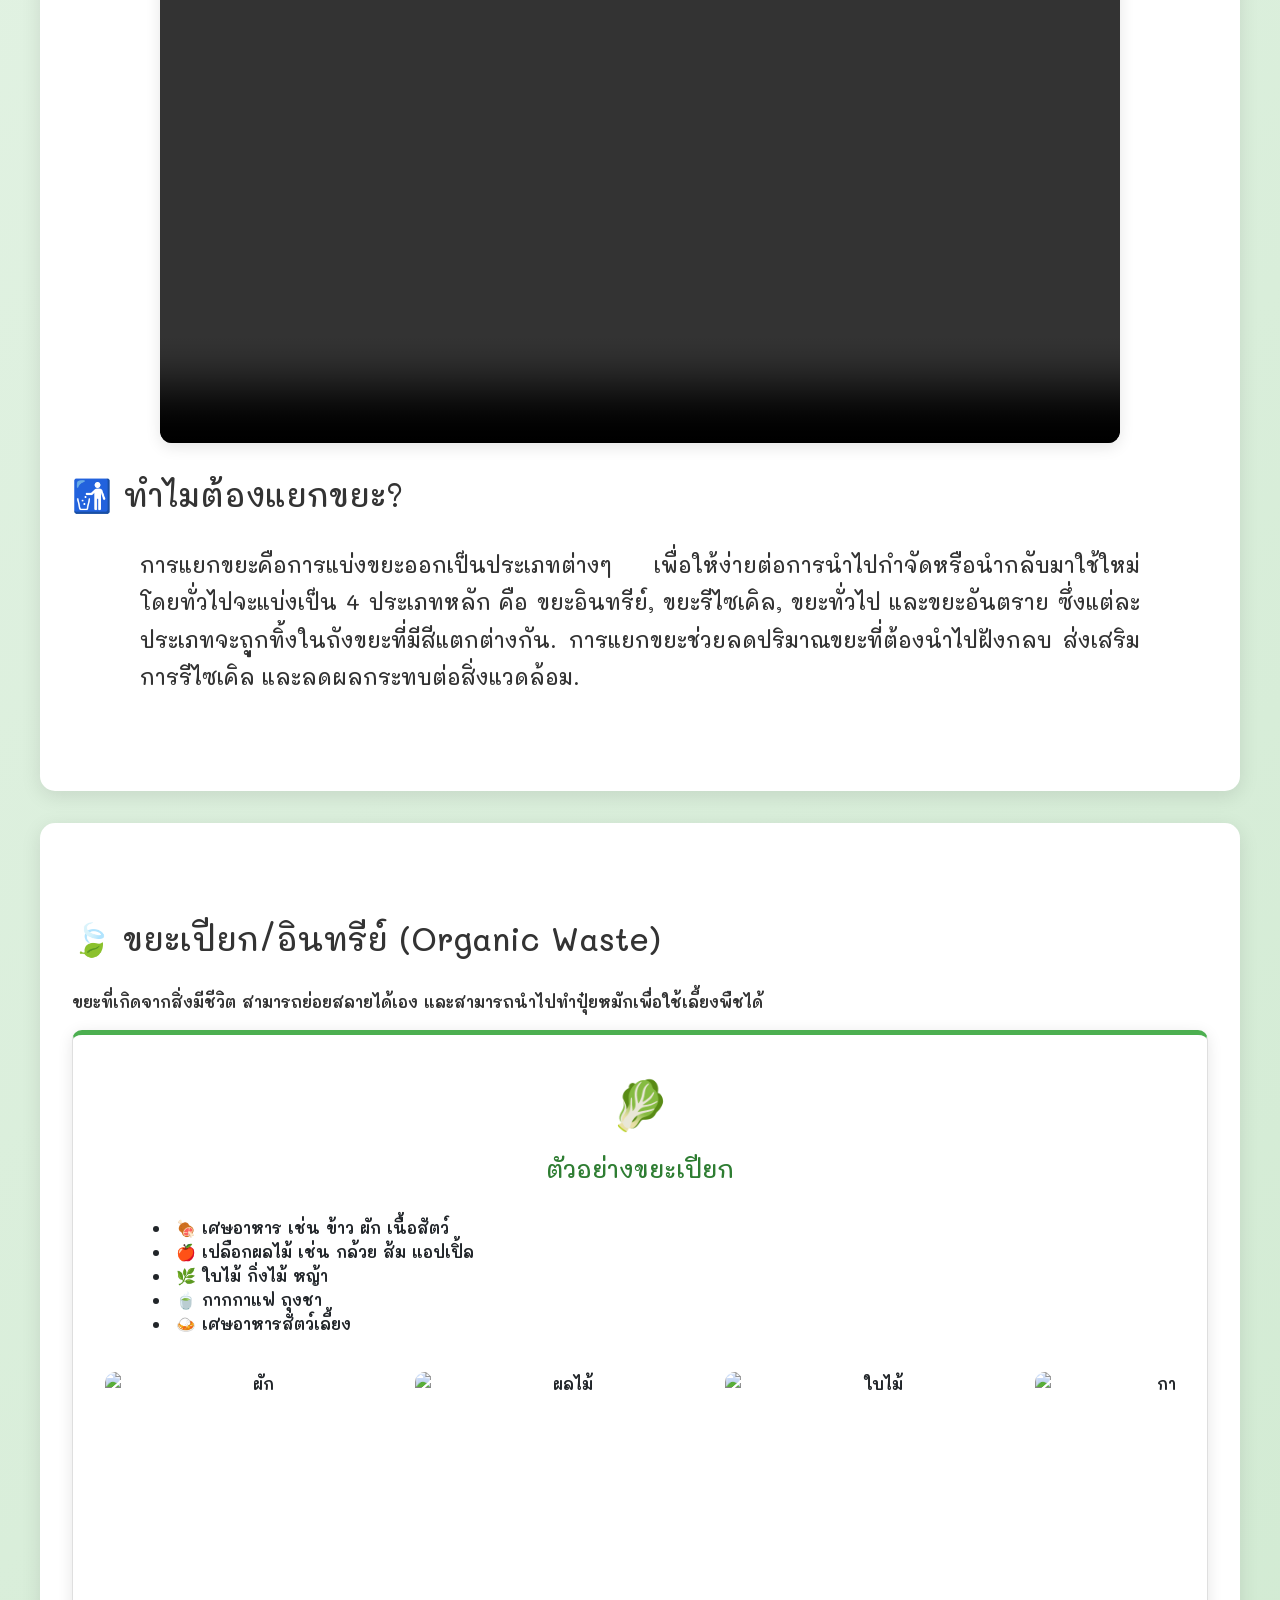
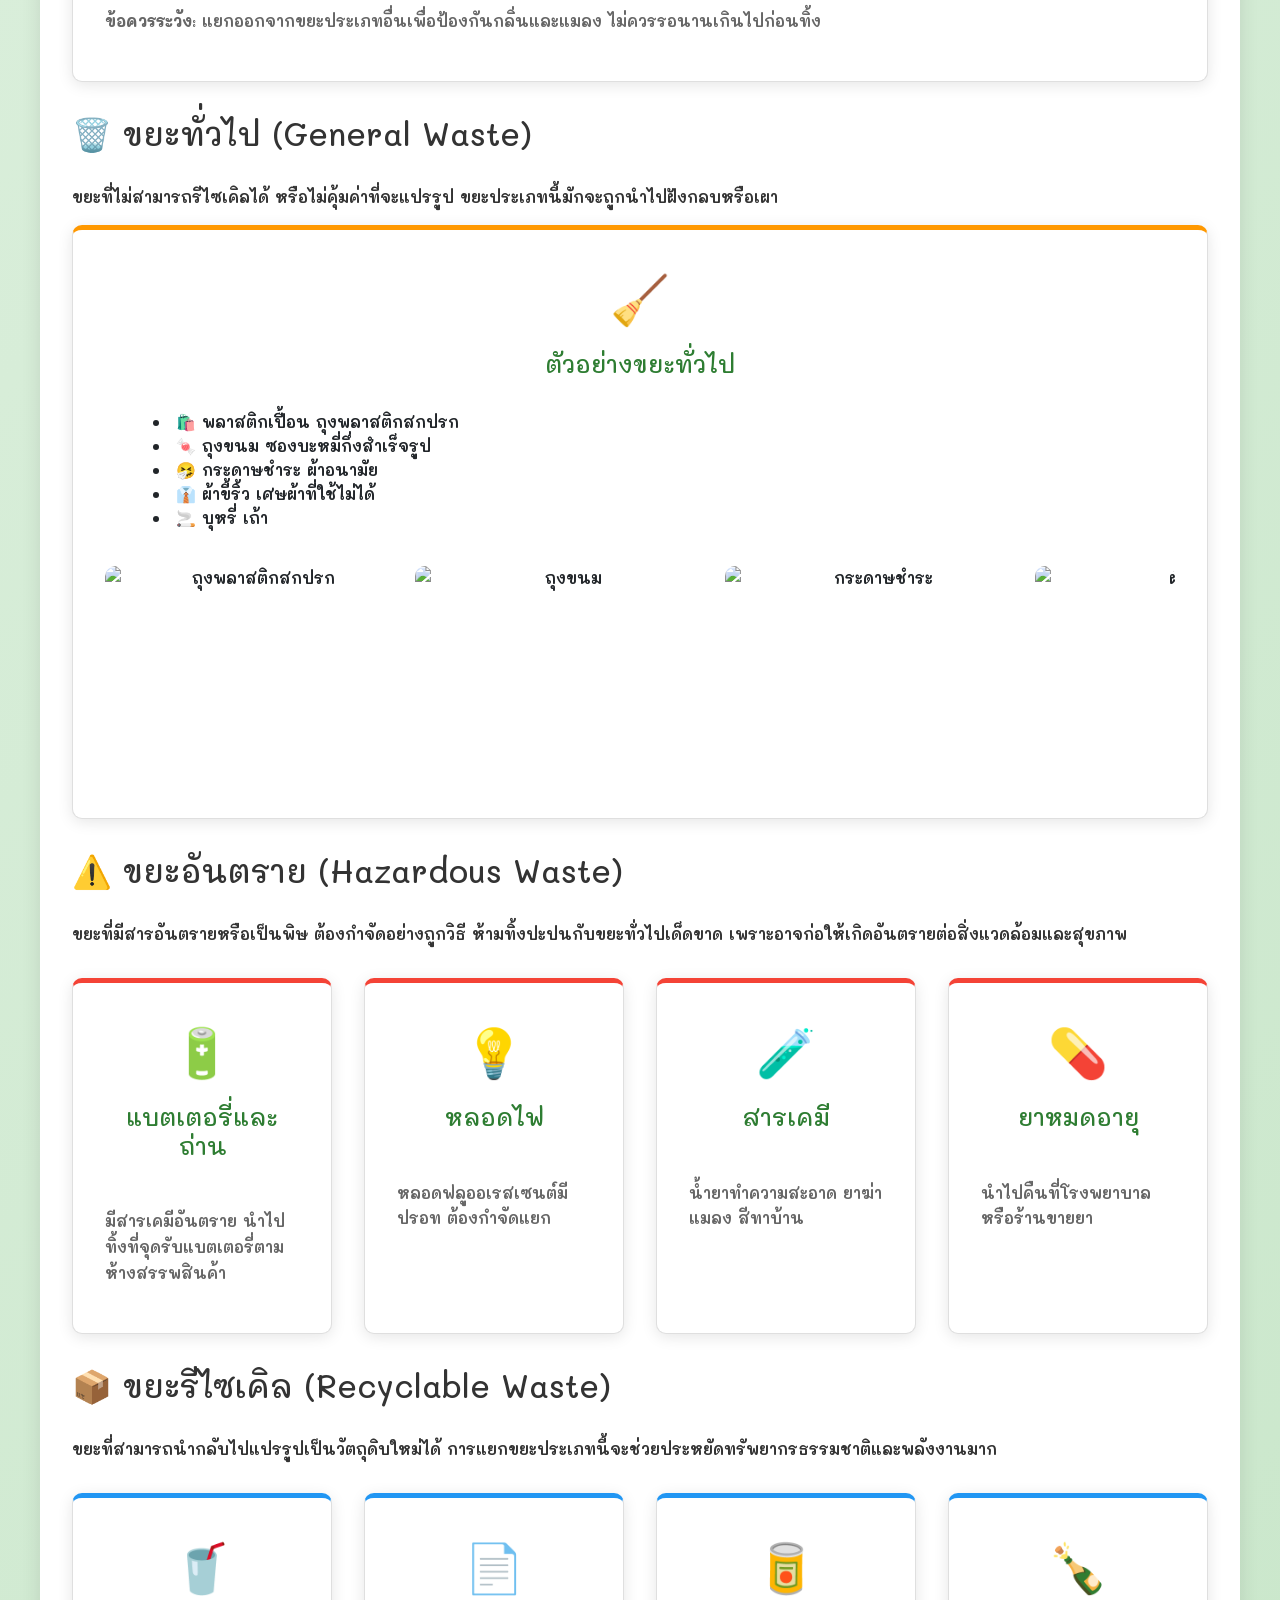
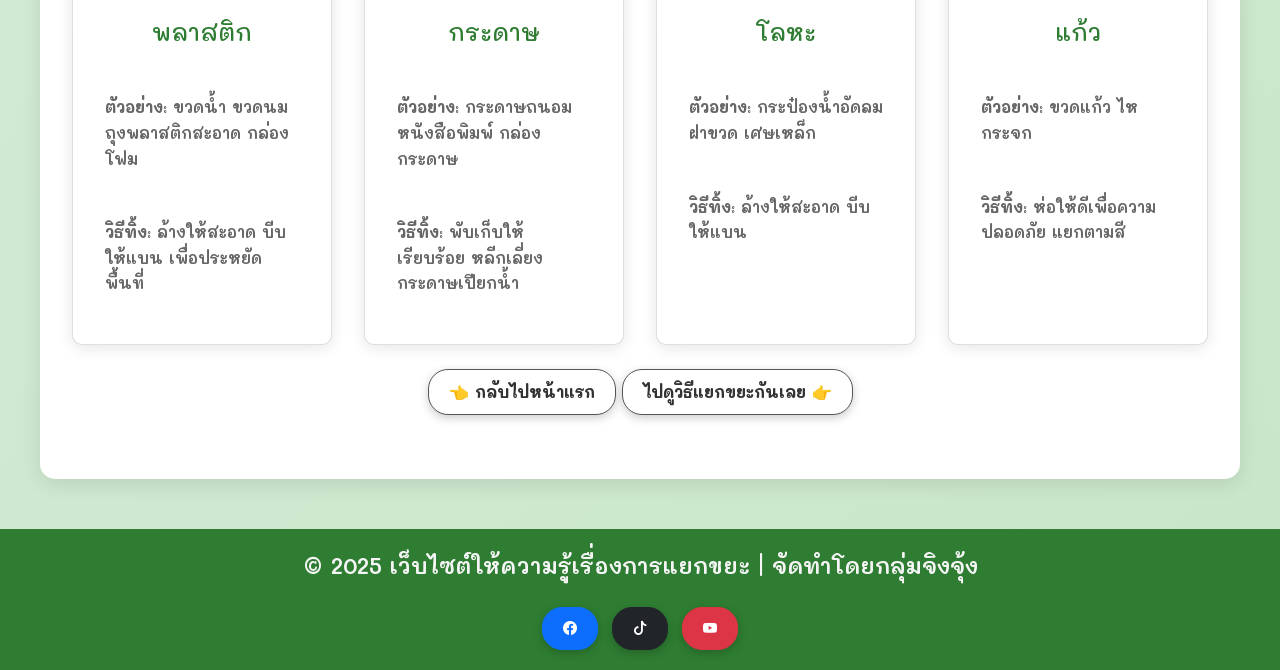
==== commit bc1e0d36: "Update T2.html" ====
--- a/T2.html
+++ b/T2.html
@@ -21,27 +21,6 @@
                 <a href="#" class="navbar-brand">♻️ แยกขยะเพื่อโลกของเรา </a>
             
             <button class="navbar-toggler" data-bs-toggle="collapse" data-bs-target="#navbar1">
-<html lang="th">
-<head>
-    <meta charset="UTF-8">
-    <meta name="viewport" content="width=device-width, initial-scale=1.0">
-    <title>เว็บไซต์ให้ความรู้เรื่องการแยกขยะ</title>
-
-    <!-- Bootstrap CSS -->
-    <link href="https://cdn.jsdelivr.net/npm/bootstrap@5.3.2/dist/css/bootstrap.min.css" rel="stylesheet">
-    <!-- Bootstrap Icons -->
-    <link rel="stylesheet" href="https://cdn.jsdelivr.net/npm/bootstrap-icons@1.11.1/font/bootstrap-icons.css">
-    <!-- Custom CSS -->
-    <link rel="stylesheet" href="css/style.css">
-    <link rel="stylesheet" href="T1.css">
-</head>
-<body>
-
-    <!-- Navbar -->
-    <nav class="navbar navbar-expand-sm navbar-dark bg-success sticky-top">
-        <div class="container">
-            <a href="#" class="navbar-brand">♻️ แยกขยะเพื่อโลกของเรา</a>
-            <button class="navbar-toggler" type="button" data-bs-toggle="collapse" data-bs-target="#navbar1">
                 <span class="navbar-toggler-icon"></span>
 
             </button>
@@ -66,12 +45,6 @@
                         <a class="nav-link" data-bs-toggle="modal" data-bs-target="#myModal">ติดต่อเรา</a>
                     </li>
 
-                    <li class="nav-item"><a href="index.html" class="nav-link">หน้าแรก</a></li>
-                    <li class="nav-item"><a href="#" class="nav-link active">ประเภทขยะ</a></li>
-                    <li class="nav-item"><a href="T3.html" class="nav-link">วิธีการแยกขยะ</a></li>
-                    <li class="nav-item"><a href="T4.html" class="nav-link">ประโยชน์</a></li>
-                    <li class="nav-item"><a href="T5.html" class="nav-link">กิจกรรมทั้งหมด</a></li>
-                    <li class="nav-item"><a class="nav-link" data-bs-toggle="modal" data-bs-target="#myModal">ติดต่อเรา</a></li>
                 </ul>
 
             </div>
@@ -200,63 +173,6 @@
                     <div class="slide"><img src="https://cdn.pixabay.com/photo/2014/01/15/08/17/rags-245431_1280.jpg" alt="ผ้าขี้ริ้ว"></div>
                     <div class="slide"><img src="https://cdn.pixabay.com/photo/2013/02/20/07/21/cigarettes-83571_1280.jpg" alt="บุหรี่"></div>
                 </div>
-    </nav>
-
-    <!-- Image Header -->
-    <div class="image-container">
-        <img src="https://rocketmedialab.co/wp-content/uploads/2022/04/piqsels.com-id-zkmfo-2048x1389.jpg" alt="ขยะ" class="img-fluid w-100">
-    </div>
-
-    <!-- Hero Section -->
-    <section class="hero text-center my-4">
-        <h1>🗑️ ประเภทของขยะ</h1>
-        <p>รู้จักขยะแต่ละประเภท เพื่อการแยกที่ถูกต้อง</p>
-    </section>
-
-    <!-- Content Section: Image -->
-    <section class="content text-center my-4">
-        <img src="image/ประเภทขยะ.png" alt="แยกขยะ" class="img-fluid hero-img">
-    </section>
-
-    <!-- Video Section -->
-    <section class="content text-center my-4">
-        <div class="video-center mb-3">
-            <video width="100%" max-width="960" height="auto" controls autoplay loop muted>
-                <source src="video/แยกขยะ_medium.mp4" type="video/mp4">
-                <source src="video/แยกขยะ_medium.webm" type="video/webm">
-                <p>Browser ของคุณไม่รองรับการเล่นไฟล์ Video</p>
-            </video>
-        </div>
-        <h2>🚮 ทำไมต้องแยกขยะ?</h2>
-        <h4>
-            การแยกขยะคือการแบ่งขยะออกเป็นประเภทต่างๆ 
-            เพื่อให้ง่ายต่อการนำไปกำจัดหรือนำกลับมาใช้ใหม่ โดยทั่วไปจะแบ่งเป็น 4 ประเภทหลัก 
-            คือ ขยะอินทรีย์, ขยะรีไซเคิล, ขยะทั่วไป และขยะอันตราย ซึ่งแต่ละประเภทจะถูกทิ้งในถังขยะที่มีสีแตกต่างกัน. 
-            การแยกขยะช่วยลดปริมาณขยะที่ต้องนำไปฝังกลบ ส่งเสริมการรีไซเคิล และลดผลกระทบต่อสิ่งแวดล้อม.
-        </h4>
-    </section>
-
-    <!-- Organic Waste -->
-    <section class="content my-4">
-        <h2>🍃 ขยะเปียก/อินทรีย์ (Organic Waste)</h2>
-        <p>ขยะที่เกิดจากสิ่งมีชีวิต สามารถย่อยสลายได้เอง และสามารถนำไปทำปุ๋ยหมักเพื่อใช้เลี้ยงพืชได้</p>
-        <div class="card organic mb-4 p-3">
-            <span class="card-icon">🥬</span>
-            <h3>ตัวอย่างขยะเปียก</h3>
-            <ul class="ms-4 mt-2">
-                <li>🍖 เศษอาหาร เช่น ข้าว ผัก เนื้อสัตว์</li>
-                <li>🍎 เปลือกผลไม้ เช่น กล้วย ส้ม แอปเปิ้ล</li>
-                <li>🌿 ใบไม้ กิ่งไม้ หญ้า</li>
-                <li>🍵 กากกาแฟ ถุงชา</li>
-                <li>🍛 เศษอาหารสัตว์เลี้ยง</li>
-            </ul>
-            <div class="slider-wrapper my-3">
-                <div class="slider d-flex overflow-hidden">
-                    <div class="slide flex-shrink-0"><img src="https://cdn.pixabay.com/photo/2017/02/28/20/59/carrots-2106825_1280.jpg" class="img-fluid" alt="ผัก"></div>
-                    <div class="slide flex-shrink-0"><img src="https://cdn.pixabay.com/photo/2016/08/17/10/04/fruits-1600023_1280.jpg" class="img-fluid" alt="ผลไม้"></div>
-                    <div class="slide flex-shrink-0"><img src="https://cdn.pixabay.com/photo/2017/08/08/01/17/colorful-2609978_1280.jpg" class="img-fluid" alt="ใบไม้"></div>
-                    <div class="slide flex-shrink-0"><img src="https://cdn.pixabay.com/photo/2014/08/22/21/25/coffee-424763_1280.jpg" class="img-fluid" alt="กากกาแฟ"></div>
-                    <div class="slide flex-shrink-0"><img src="https://cdn.pixabay.com/photo/2017/07/26/16/48/bread-2542308_1280.jpg" class="img-fluid" alt="เศษอาหารสัตว์เลี้ยง"></div>
                 </div>
             </div>
             
@@ -268,62 +184,24 @@
             
             <div class="grid">
                 <div class="card hazard">
-            <p><strong>ข้อควรระวัง:</strong> แยกออกจากขยะประเภทอื่นเพื่อป้องกันกลิ่นและแมลง ไม่ควรรอนานเกินไปก่อนทิ้ง</p>
-        </div>
-    </section>
-
-    <!-- General Waste -->
-    <section class="content my-4">
-        <h2>🗑️ ขยะทั่วไป (General Waste)</h2>
-        <p>ขยะที่ไม่สามารถรีไซเคิลได้ หรือไม่คุ้มค่าที่จะแปรรูป ขยะประเภทนี้มักจะถูกนำไปฝังกลบหรือเผา</p>
-        <div class="card general mb-4 p-3">
-            <span class="card-icon">🧹</span>
-            <h3>ตัวอย่างขยะทั่วไป</h3>
-            <ul class="ms-4 mt-2">
-                <li>🛍️ พลาสติกเปื้อน ถุงพลาสติกสกปรก</li>
-                <li>🍬 ถุงขนม ซองบะหมี่กึ่งสำเร็จรูป</li>
-                <li>🤧 กระดาษชำระ ผ้าอนามัย</li>
-                <li>👔 ผ้าขี้ริ้ว เศษผ้าที่ใช้ไม่ได้</li>
-                <li>🚬 บุหรี่ เถ้า</li>
-            </ul>
-        </div>
-    </section>
-
-    <!-- Hazardous Waste -->
-    <section class="content my-4">
-        <h2>⚠️ ขยะอันตราย (Hazardous Waste)</h2>
-        <p>ขยะที่มีสารอันตรายหรือเป็นพิษ ต้องกำจัดอย่างถูกวิธี ห้ามทิ้งปะปนกับขยะทั่วไปเด็ดขาด</p>
-        <div class="row row-cols-1 row-cols-md-2 row-cols-lg-4 g-3">
-            <div class="col">
-                <div class="card hazard p-3">
                     <span class="card-icon">🔋</span>
                     <h3>แบตเตอรี่และถ่าน</h3>
                     <p>มีสารเคมีอันตราย นำไปทิ้งที่จุดรับแบตเตอรี่ตามห้างสรรพสินค้า</p>
-                    <p>นำไปทิ้งที่จุดรับแบตเตอรี่ตามห้างสรรพสินค้า</p>
                 </div>
                 
                 <div class="card hazard">
-            </div>
-            <div class="col">
-                <div class="card hazard p-3">
                     <span class="card-icon">💡</span>
                     <h3>หลอดไฟ</h3>
                     <p>หลอดฟลูออเรสเซนต์มีปรอท ต้องกำจัดแยก</p>
                 </div>
                 
                 <div class="card hazard">
-            </div>
-            <div class="col">
-                <div class="card hazard p-3">
                     <span class="card-icon">🧪</span>
                     <h3>สารเคมี</h3>
                     <p>น้ำยาทำความสะอาด ยาฆ่าแมลง สีทาบ้าน</p>
                 </div>
                 
                 <div class="card hazard">
-            </div>
-            <div class="col">
-                <div class="card hazard p-3">
                     <span class="card-icon">💊</span>
                     <h3>ยาหมดอายุ</h3>
                     <p>นำไปคืนที่โรงพยาบาลหรือร้านขายยา</p>
@@ -340,28 +218,14 @@
         <!-- Grid สำหรับแสดงประเภทขยะรีไซเคิล -->
             <div class="grid">
                 <div class="card recycle">
-        </div>
-    </section>
-
-    <!-- Recyclable Waste -->
-    <section class="content my-4">
-        <h2>📦 ขยะรีไซเคิล (Recyclable Waste)</h2>
-        <p>ขยะที่สามารถนำกลับไปแปรรูปเป็นวัตถุดิบใหม่ได้ การแยกขยะประเภทนี้จะช่วยประหยัดทรัพยากรธรรมชาติและพลังงานมาก</p>
-        <div class="row row-cols-1 row-cols-md-2 row-cols-lg-4 g-3">
-            <div class="col">
-                <div class="card recycle p-3">
                     <span class="card-icon">🥤</span>
                     <h3>พลาสติก</h3>
                     <p><strong>ตัวอย่าง:</strong> ขวดน้ำ ขวดนม ถุงพลาสติกสะอาด กล่องโฟม</p>
                     <!-- strong: ทำให้ตัวหนา เน้นข้อความสำคัญ -->
                     <p><strong>วิธีทิ้ง:</strong> ล้างให้สะอาด บีบให้แบน เพื่อประหยัดพื้นที่</p>
-                    <p><strong>วิธีทิ้ง:</strong> ล้างให้สะอาด บีบให้แบน</p>
                 </div>
                 
                 <div class="card recycle">
-            </div>
-            <div class="col">
-                <div class="card recycle p-3">
                     <span class="card-icon">📄</span>
                     <h3>กระดาษ</h3>
                     <p><strong>ตัวอย่าง:</strong> กระดาษถนอม หนังสือพิมพ์ กล่องกระดาษ</p>
@@ -369,9 +233,6 @@
                 </div>
                 
                 <div class="card recycle">
-            </div>
-            <div class="col">
-                <div class="card recycle p-3">
                     <span class="card-icon">🥫</span>
                     <h3>โลหะ</h3>
                     <p><strong>ตัวอย่าง:</strong> กระป๋องน้ำอัดลม ฝาขวด เศษเหล็ก</p>
@@ -379,23 +240,13 @@
                 </div>
                 
                 <div class="card recycle">
-            </div>
-            <div class="col">
-                <div class="card recycle p-3">
                     <span class="card-icon">🍾</span>
                     <h3>แก้ว</h3>
                     <p><strong>ตัวอย่าง:</strong> ขวดแก้ว ไห กระจก</p>
                     <p><strong>วิธีทิ้ง:</strong> ห่อให้ดีเพื่อความปลอดภัย แยกตามสี</p>
                 </div>
             </div>
-        </div>
-    </section>
-
-    <!-- Navigation Buttons -->
-    <div class="text-center my-4">
-        <a href="index.html" class="btn btn-success mx-2">👈 กลับไปหน้าแรก</a>
-        <a href="T3.html" class="btn btn-success mx-2">ไปดูวิธีแยกขยะกันเลย 👉</a>
-    </div>
+
 
             <a href="index.html" class="btn btn-success">👈 กลับไปหน้าแรก</a>
             <a href="T3.html" class="btn btn-success">ไปดูวิธีแยกขยะกันเลย 👉</a>
